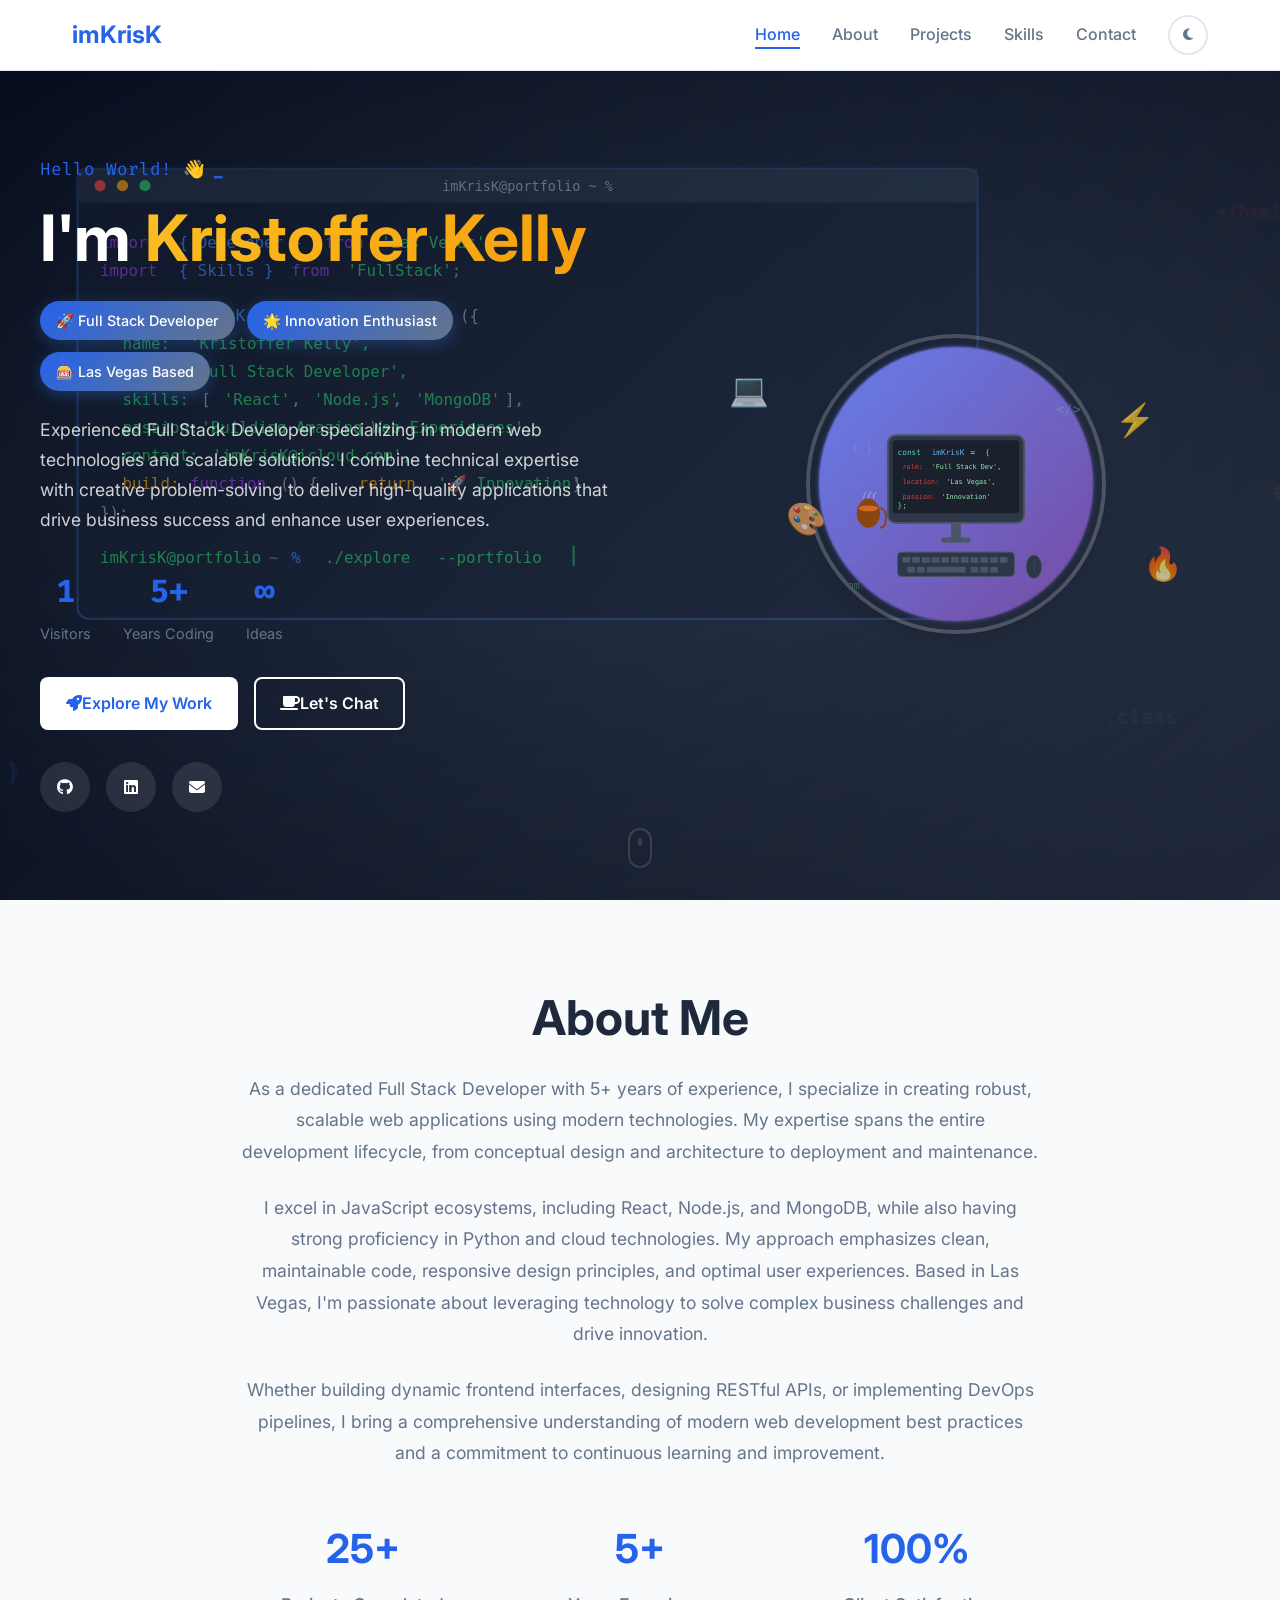
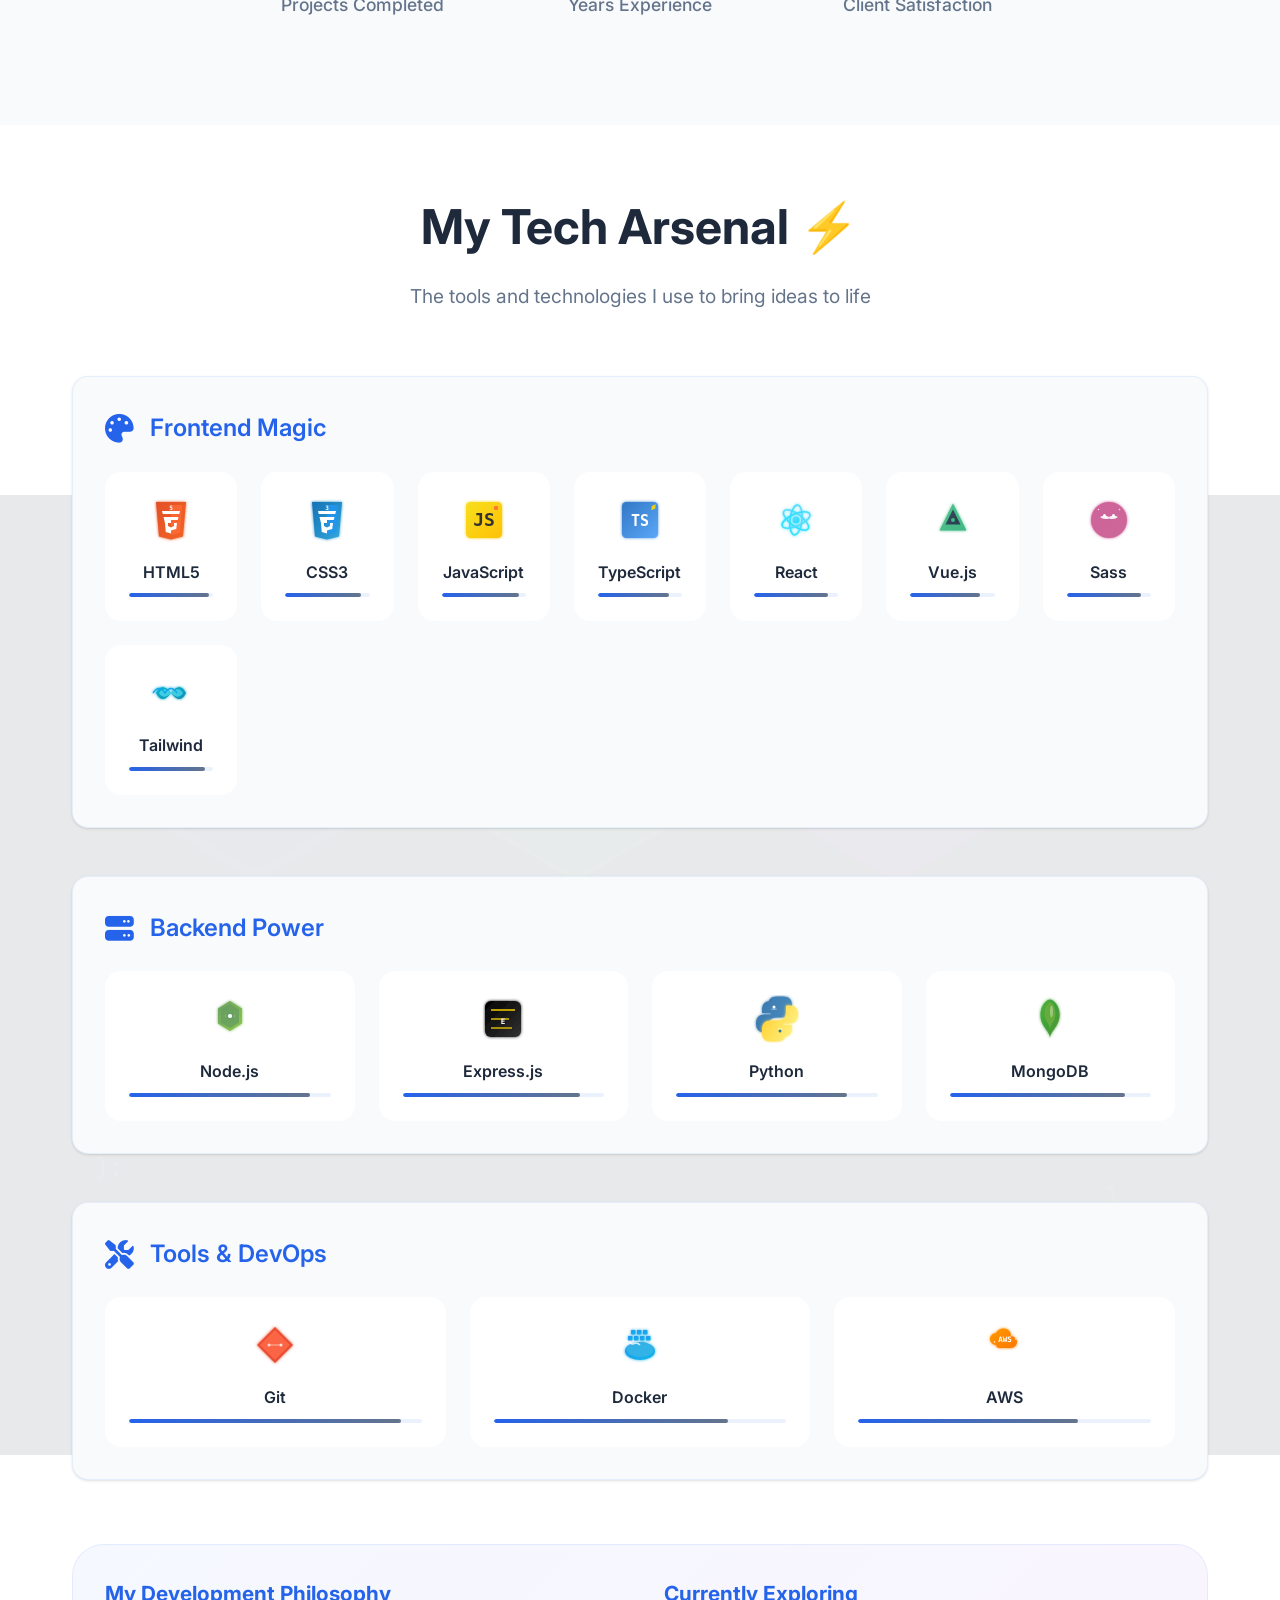
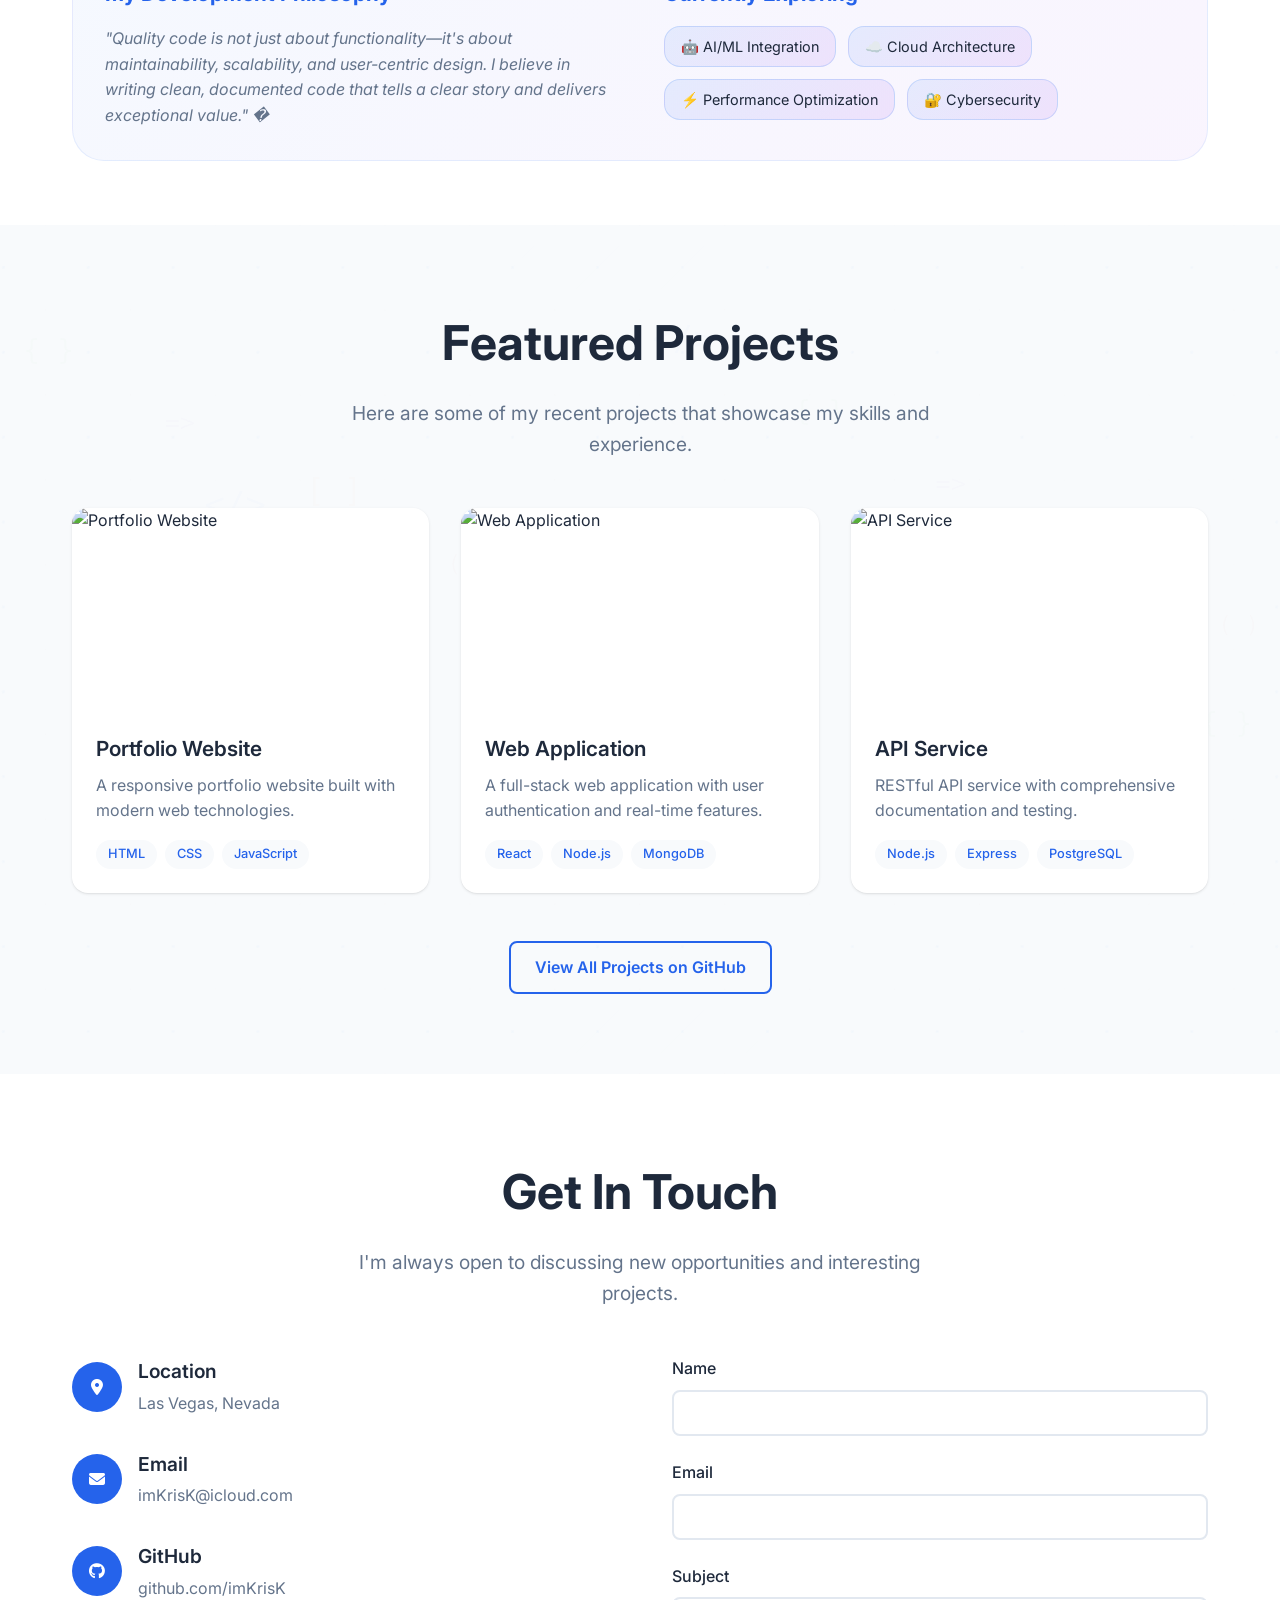
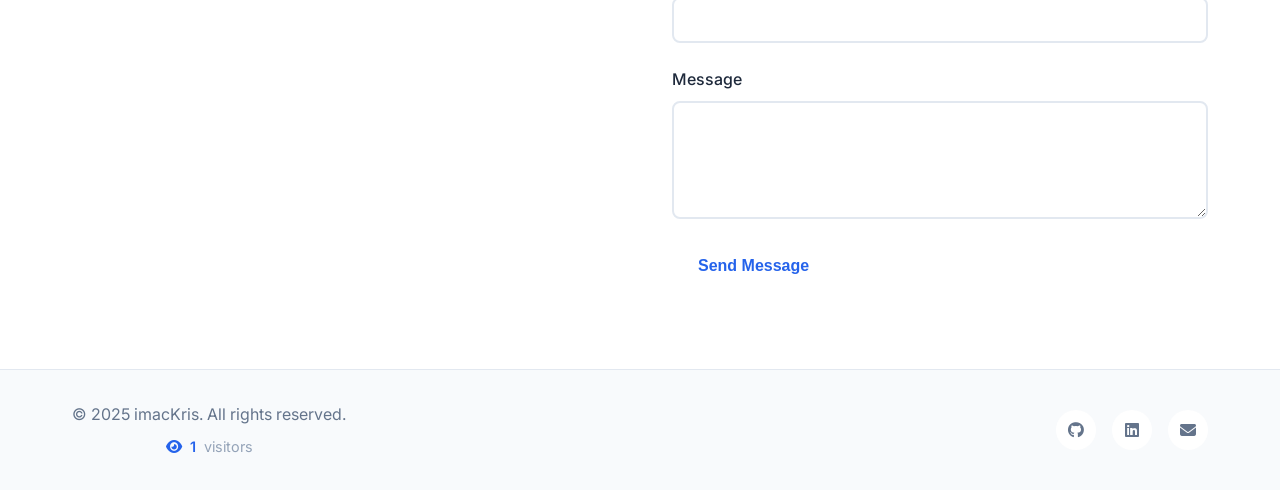
==== index.html @ c51ab638 "🔧 Professional portfolio alignment and Chrome browser fixes ✅ Content Improvements: - Enhanced About" ====
<!DOCTYPE html>
<html lang="en">
<head>
    <meta charset="UTF-8">
    <meta name="viewport" content="width=device-width, initial-scale=1.0">
    <title>imKrisK - Full Stack Developer</title>
    <meta name="description" content="Results-oriented developer with expertise in developing scalable web applications and designing user-centric interfaces.">
    <meta name="keywords" content="web developer, full stack, JavaScript, React, Node.js, portfolio">
    <meta name="author" content="imKrisK">
    
    <!-- Open Graph / Facebook -->
    <meta property="og:type" content="website">
    <meta property="og:url" content="https://imkrisk.github.io/">
    <meta property="og:title" content="imKrisK - Full Stack Developer">
    <meta property="og:description" content="Results-oriented developer with expertise in developing scalable web applications and designing user-centric interfaces.">
    
    <!-- Twitter -->
    <meta property="twitter:card" content="summary_large_image">
    <meta property="twitter:url" content="https://imkrisk.github.io/">
    <meta property="twitter:title" content="imKrisK - Full Stack Developer">
    <meta property="twitter:description" content="Results-oriented developer with expertise in developing scalable web applications and designing user-centric interfaces.">
    
    <!-- Favicon -->
    <link rel="icon" type="image/x-icon" href="/favicon.ico">
    <link rel="icon" type="image/svg+xml" href="/favicon.svg">
    <link rel="apple-touch-icon" href="/favicon.ico">
    
    <!-- Fonts -->
    <link rel="preconnect" href="https://fonts.googleapis.com">
    <link rel="preconnect" href="https://fonts.gstatic.com" crossorigin>
    <link href="https://fonts.googleapis.com/css2?family=Inter:wght@300;400;500;600;700&family=Fira+Code:wght@300;400;500&display=swap" rel="stylesheet">
    
    <!-- Font Awesome -->
    <link rel="stylesheet" href="https://cdnjs.cloudflare.com/ajax/libs/font-awesome/6.4.0/css/all.min.css">
    
    <!-- CSS -->
    <link rel="stylesheet" href="styles.css">
</head>
<body>
    <!-- Navigation -->
    <nav class="navbar" id="navbar">
        <div class="nav-container">
            <div class="nav-logo">
                <a href="#home">imKrisK</a>
            </div>
            <ul class="nav-menu" id="nav-menu">
                <li class="nav-item">
                    <a href="#home" class="nav-link">Home</a>
                </li>
                <li class="nav-item">
                    <a href="#about" class="nav-link">About</a>
                </li>
                <li class="nav-item">
                    <a href="#projects" class="nav-link">Projects</a>
                </li>
                <li class="nav-item">
                    <a href="#skills" class="nav-link">Skills</a>
                </li>
                <li class="nav-item">
                    <a href="#contact" class="nav-link">Contact</a>
                </li>
                <li class="nav-item">
                    <button class="theme-toggle" id="theme-toggle" aria-label="Toggle theme">
                        <i class="fas fa-moon"></i>
                    </button>
                </li>
            </ul>
            <div class="hamburger" id="hamburger">
                <span class="bar"></span>
                <span class="bar"></span>
                <span class="bar"></span>
            </div>
        </div>
    </nav>

    <!-- Hero Section -->
    <section id="home" class="hero">
        <div class="hero-container">
            <div class="hero-content">
                <div class="hero-greeting">
                    <span class="greeting-text">Hello World! 👋</span>
                    <div class="terminal-cursor">_</div>
                </div>
                <h1 class="hero-title">
                    I'm <span class="highlight">Kristoffer Kelly</span>
                </h1>
                <div class="hero-tags">
                    <span class="tag">🚀 Full Stack Developer</span>
                    <span class="tag">🌟 Innovation Enthusiast</span>
                    <span class="tag">🎰 Las Vegas Based</span>
                </div>
                <p class="hero-description">
                    Experienced Full Stack Developer specializing in modern web technologies and scalable solutions. 
                    I combine technical expertise with creative problem-solving to deliver high-quality applications 
                    that drive business success and enhance user experiences.
                </p>
                <div class="hero-stats">
                    <div class="stat-item">
                        <span class="stat-number" id="visitor-count-hero">--</span>
                        <span class="stat-label">Visitors</span>
                    </div>
                    <div class="stat-item">
                        <span class="stat-number">5+</span>
                        <span class="stat-label">Years Coding</span>
                    </div>
                    <div class="stat-item">
                        <span class="stat-number">∞</span>
                        <span class="stat-label">Ideas</span>
                    </div>
                </div>
                <div class="hero-buttons">
                    <a href="#projects" class="btn btn-primary">
                        <i class="fas fa-rocket"></i>
                        Explore My Work
                    </a>
                    <a href="#contact" class="btn btn-secondary">
                        <i class="fas fa-coffee"></i>
                        Let's Chat
                    </a>
                </div>
                <div class="hero-social">
                    <a href="https://github.com/imKrisK" target="_blank" aria-label="GitHub">
                        <i class="fab fa-github"></i>
                    </a>
                    <a href="https://linkedin.com/in/kristofferkelly" target="_blank" aria-label="LinkedIn">
                        <i class="fab fa-linkedin"></i>
                    </a>
                    <a href="mailto:imKrisK@icloud.com" aria-label="Email">
                        <i class="fas fa-envelope"></i>
                    </a>
                </div>
            </div>
            <div class="hero-image">
                <div class="hero-avatar">
                    <img src="./assets/developer-avatar.svg" alt="Developer Setup" class="avatar-image">
                </div>
                <div class="floating-elements">
                    <div class="floating-element" style="--delay: 0s; --duration: 8s;">💻</div>
                    <div class="floating-element" style="--delay: 2s; --duration: 10s;">⚡</div>
                    <div class="floating-element" style="--delay: 4s; --duration: 12s;">🎨</div>
                    <div class="floating-element" style="--delay: 6s; --duration: 9s;">🔥</div>
                </div>
            </div>
        </div>
        <div class="scroll-indicator">
            <div class="scroll-mouse">
                <div class="scroll-wheel"></div>
            </div>
        </div>
    </section>

    <!-- About Section -->
    <section id="about" class="about">
        <div class="container">
            <h2 class="section-title">About Me</h2>
            <div class="about-content">
                <div class="about-text">
                    <p>
                        As a dedicated Full Stack Developer with 5+ years of experience, I specialize in creating 
                        robust, scalable web applications using modern technologies. My expertise spans the entire 
                        development lifecycle, from conceptual design and architecture to deployment and maintenance.
                    </p>
                    <p>
                        I excel in JavaScript ecosystems, including React, Node.js, and MongoDB, while also having 
                        strong proficiency in Python and cloud technologies. My approach emphasizes clean, maintainable 
                        code, responsive design principles, and optimal user experiences. Based in Las Vegas, I'm 
                        passionate about leveraging technology to solve complex business challenges and drive innovation.
                    </p>
                    <p>
                        Whether building dynamic frontend interfaces, designing RESTful APIs, or implementing DevOps 
                        pipelines, I bring a comprehensive understanding of modern web development best practices 
                        and a commitment to continuous learning and improvement.
                    </p>
                    <div class="about-stats">
                        <div class="stat">
                            <h3>25+</h3>
                            <p>Projects Completed</p>
                        </div>
                        <div class="stat">
                            <h3>5+</h3>
                            <p>Years Experience</p>
                        </div>
                        <div class="stat">
                            <h3>100%</h3>
                            <p>Client Satisfaction</p>
                        </div>
                    </div>
                </div>
            </div>
        </div>
    </section>

    <!-- Skills Section -->
    <section id="skills" class="skills">
        <div class="container">
            <div class="skills-header">
                <h2 class="section-title">My Tech Arsenal ⚡</h2>
                <p class="section-subtitle">The tools and technologies I use to bring ideas to life</p>
            </div>
            
            <div class="skills-showcase">
                <!-- Frontend Skills -->
                <div class="skill-category frontend-skills">
                    <h3 class="category-title">
                        <i class="fas fa-palette"></i>
                        Frontend Magic
                    </h3>
                    <div class="skill-icons">
                        <div class="skill-icon" data-skill="HTML5">
                            <img src="./assets/icons/html5.svg" alt="HTML5">
                            <span class="skill-name">HTML5</span>
                            <div class="skill-level">
                                <div class="level-bar" style="--level: 95%"></div>
                            </div>
                        </div>
                        <div class="skill-icon" data-skill="CSS3">
                            <img src="./assets/icons/css3.svg" alt="CSS3">
                            <span class="skill-name">CSS3</span>
                            <div class="skill-level">
                                <div class="level-bar" style="--level: 90%"></div>
                            </div>
                        </div>
                        <div class="skill-icon" data-skill="JavaScript">
                            <img src="./assets/icons/javascript.svg" alt="JavaScript">
                            <span class="skill-name">JavaScript</span>
                            <div class="skill-level">
                                <div class="level-bar" style="--level: 92%"></div>
                            </div>
                        </div>
                        <div class="skill-icon" data-skill="TypeScript">
                            <img src="./assets/icons/typescript.svg" alt="TypeScript">
                            <span class="skill-name">TypeScript</span>
                            <div class="skill-level">
                                <div class="level-bar" style="--level: 85%"></div>
                            </div>
                        </div>
                        <div class="skill-icon" data-skill="React">
                            <img src="./assets/icons/react.svg" alt="React">
                            <span class="skill-name">React</span>
                            <div class="skill-level">
                                <div class="level-bar" style="--level: 88%"></div>
                            </div>
                        </div>
                        <div class="skill-icon" data-skill="Vue.js">
                            <img src="./assets/icons/vuejs.svg" alt="Vue.js">
                            <span class="skill-name">Vue.js</span>
                            <div class="skill-level">
                                <div class="level-bar" style="--level: 82%"></div>
                            </div>
                        </div>
                        <div class="skill-icon" data-skill="Sass">
                            <img src="./assets/icons/sass.svg" alt="Sass">
                            <span class="skill-name">Sass</span>
                            <div class="skill-level">
                                <div class="level-bar" style="--level: 88%"></div>
                            </div>
                        </div>
                        <div class="skill-icon" data-skill="Tailwind CSS">
                            <img src="./assets/icons/tailwind.svg" alt="Tailwind CSS">
                            <span class="skill-name">Tailwind</span>
                            <div class="skill-level">
                                <div class="level-bar" style="--level: 90%"></div>
                            </div>
                        </div>
                    </div>
                </div>

                <!-- Backend Skills -->
                <div class="skill-category backend-skills">
                    <h3 class="category-title">
                        <i class="fas fa-server"></i>
                        Backend Power
                    </h3>
                    <div class="skill-icons">
                        <div class="skill-icon" data-skill="Node.js">
                            <img src="./assets/icons/nodejs.svg" alt="Node.js">
                            <span class="skill-name">Node.js</span>
                            <div class="skill-level">
                                <div class="level-bar" style="--level: 90%"></div>
                            </div>
                        </div>
                        <div class="skill-icon" data-skill="Express.js">
                            <img src="./assets/icons/express.svg" alt="Express.js">
                            <span class="skill-name">Express.js</span>
                            <div class="skill-level">
                                <div class="level-bar" style="--level: 88%"></div>
                            </div>
                        </div>
                        <div class="skill-icon" data-skill="Python">
                            <img src="./assets/icons/python.svg" alt="Python">
                            <span class="skill-name">Python</span>
                            <div class="skill-level">
                                <div class="level-bar" style="--level: 85%"></div>
                            </div>
                        </div>
                        <div class="skill-icon" data-skill="MongoDB">
                            <img src="./assets/icons/mongodb.svg" alt="MongoDB">
                            <span class="skill-name">MongoDB</span>
                            <div class="skill-level">
                                <div class="level-bar" style="--level: 87%"></div>
                            </div>
                        </div>
                    </div>
                </div>

                <!-- Tools & DevOps -->
                <div class="skill-category tools-skills">
                    <h3 class="category-title">
                        <i class="fas fa-tools"></i>
                        Tools & DevOps
                    </h3>
                    <div class="skill-icons">
                        <div class="skill-icon" data-skill="Git">
                            <img src="./assets/icons/git.svg" alt="Git">
                            <span class="skill-name">Git</span>
                            <div class="skill-level">
                                <div class="level-bar" style="--level: 93%"></div>
                            </div>
                        </div>
                        <div class="skill-icon" data-skill="Docker">
                            <img src="./assets/icons/docker.svg" alt="Docker">
                            <span class="skill-name">Docker</span>
                            <div class="skill-level">
                                <div class="level-bar" style="--level: 80%"></div>
                            </div>
                        </div>
                        <div class="skill-icon" data-skill="AWS">
                            <img src="./assets/icons/aws.svg" alt="AWS">
                            <span class="skill-name">AWS</span>
                            <div class="skill-level">
                                <div class="level-bar" style="--level: 75%"></div>
                            </div>
                        </div>
                    </div>
                </div>
            </div>

            <!-- Skills Philosophy -->
            <div class="skills-philosophy">
                <div class="philosophy-content">
                    <h4>My Development Philosophy</h4>
                    <p>"Quality code is not just about functionality—it's about maintainability, scalability, and user-centric design. I believe in writing clean, documented code that tells a clear story and delivers exceptional value." �</p>
                </div>
                <div class="currently-learning">
                    <h4>Currently Exploring</h4>
                    <div class="learning-tags">
                        <span class="learning-tag">🤖 AI/ML Integration</span>
                        <span class="learning-tag">☁️ Cloud Architecture</span>
                        <span class="learning-tag">⚡ Performance Optimization</span>
                        <span class="learning-tag">🔐 Cybersecurity</span>
                    </div>
                </div>
            </div>
        </div>
    </section>

    <!-- Projects Section -->
    <section id="projects" class="projects">
        <div class="container">
            <h2 class="section-title">Featured Projects</h2>
            <p class="section-subtitle">Here are some of my recent projects that showcase my skills and experience.</p>
            <div class="projects-grid" id="projects-grid">
                <!-- Projects will be loaded dynamically -->
                <div class="project-card">
                    <div class="project-image">
                        <div class="project-placeholder">
                            <i class="fas fa-code"></i>
                            <span>Featured Project</span>
                        </div>
                        <div class="project-overlay">
                            <a href="https://github.com/imKrisK" class="project-link" target="_blank">
                                <i class="fas fa-external-link-alt"></i>
                            </a>
                            <a href="https://github.com/imKrisK" class="project-github" target="_blank">
                                <i class="fab fa-github"></i>
                            </a>
                        </div>
                    </div>
                    <div class="project-content">
                        <h3>Portfolio Showcase</h3>
                        <p>A comprehensive collection of projects demonstrating full-stack development capabilities, modern design principles, and innovative solutions.</p>
                        <div class="project-tech">
                            <span class="tech-tag">JavaScript</span>
                            <span class="tech-tag">React</span>
                            <span class="tech-tag">Node.js</span>
                            <span class="tech-tag">MongoDB</span>
                        </div>
                    </div>
                </div>
            </div>
            <div class="projects-cta">
                <a href="https://github.com/imKrisK" target="_blank" class="btn btn-outline">
                    View All Projects on GitHub
                </a>
            </div>
        </div>
    </section>

    <!-- Contact Section -->
    <section id="contact" class="contact">
        <div class="container">
            <h2 class="section-title">Get In Touch</h2>
            <p class="section-subtitle">
                I'm always open to discussing new opportunities and interesting projects.
            </p>
            <div class="contact-content">
                <div class="contact-info">
                    <div class="contact-item">
                        <div class="contact-icon">
                            <i class="fas fa-map-marker-alt"></i>
                        </div>
                        <div class="contact-details">
                            <h3>Location</h3>
                            <p>Las Vegas, Nevada</p>
                        </div>
                    </div>
                    <div class="contact-item">
                        <div class="contact-icon">
                            <i class="fas fa-envelope"></i>
                        </div>
                        <div class="contact-details">
                            <h3>Email</h3>
                            <p><a href="mailto:imKrisK@icloud.com">imKrisK@icloud.com</a></p>
                        </div>
                    </div>
                    <div class="contact-item">
                        <div class="contact-icon">
                            <i class="fab fa-github"></i>
                        </div>
                        <div class="contact-details">
                            <h3>GitHub</h3>
                            <p><a href="https://github.com/imKrisK" target="_blank">github.com/imKrisK</a></p>
                        </div>
                    </div>
                </div>
                <form class="contact-form" id="contact-form">
                    <div class="form-group">
                        <label for="name">Name</label>
                        <input type="text" id="name" name="name" required>
                    </div>
                    <div class="form-group">
                        <label for="email">Email</label>
                        <input type="email" id="email" name="email" required>
                    </div>
                    <div class="form-group">
                        <label for="subject">Subject</label>
                        <input type="text" id="subject" name="subject" required>
                    </div>
                    <div class="form-group">
                        <label for="message">Message</label>
                        <textarea id="message" name="message" rows="5" required></textarea>
                    </div>
                    <button type="submit" class="btn btn-primary">Send Message</button>
                </form>
            </div>
        </div>
    </section>

    <!-- Footer -->
    <footer class="footer">
        <div class="container">
            <div class="footer-content">
                <div class="footer-text">
                    <p>&copy; 2025 imacKris. All rights reserved.</p>
                    <div class="visitor-counter">
                        <p>
                            <i class="fas fa-eye"></i>
                            <span id="visitor-count">Loading...</span> visitors
                        </p>
                    </div>
                </div>
                <div class="footer-social">
                    <a href="https://github.com/imKrisK" target="_blank" aria-label="GitHub">
                        <i class="fab fa-github"></i>
                    </a>
                    <a href="https://linkedin.com/in/kristofferkelly" target="_blank" aria-label="LinkedIn">
                        <i class="fab fa-linkedin"></i>
                    </a>
                    <a href="mailto:imKrisK@icloud.com" aria-label="Email">
                        <i class="fas fa-envelope"></i>
                    </a>
                </div>
            </div>
        </div>
    </footer>

    <!-- JavaScript -->
    <script src="script.js"></script>
</body>
</html>
---- styles.css ----
/* Reset and Base Styles */
* {
    margin: 0;
    padding: 0;
    box-sizing: border-box;
}

:root {
    /* Light Theme */
    --primary-color: #2563eb;
    --primary-hover: #1d4ed8;
    --secondary-color: #64748b;
    --accent-color: #f59e0b;
    --background-color: #ffffff;
    --surface-color: #f8fafc;
    --text-primary: #1e293b;
    --text-secondary: #64748b;
    --text-muted: #94a3b8;
    --border-color: #e2e8f0;
    --shadow-light: 0 1px 3px 0 rgb(0 0 0 / 0.1), 0 1px 2px -1px rgb(0 0 0 / 0.1);
    --shadow-medium: 0 4px 6px -1px rgb(0 0 0 / 0.1), 0 2px 4px -2px rgb(0 0 0 / 0.1);
    --shadow-large: 0 10px 15px -3px rgb(0 0 0 / 0.1), 0 4px 6px -4px rgb(0 0 0 / 0.1);
    --gradient-primary: linear-gradient(135deg, #667eea 0%, #764ba2 100%);
    --gradient-secondary: linear-gradient(135deg, #f093fb 0%, #f5576c 100%);
    --transition-fast: 0.15s ease;
    --transition-medium: 0.3s ease;
    --transition-slow: 0.5s ease;
}

[data-theme="dark"] {
    /* Dark Theme */
    --primary-color: #3b82f6;
    --primary-hover: #2563eb;
    --secondary-color: #94a3b8;
    --accent-color: #fbbf24;
    --background-color: #0f172a;
    --surface-color: #1e293b;
    --text-primary: #f1f5f9;
    --text-secondary: #cbd5e1;
    --text-muted: #64748b;
    --border-color: #334155;
    --shadow-light: 0 1px 3px 0 rgb(0 0 0 / 0.3), 0 1px 2px -1px rgb(0 0 0 / 0.3);
    --shadow-medium: 0 4px 6px -1px rgb(0 0 0 / 0.3), 0 2px 4px -2px rgb(0 0 0 / 0.3);
    --shadow-large: 0 10px 15px -3px rgb(0 0 0 / 0.3), 0 4px 6px -4px rgb(0 0 0 / 0.3);
}

/* Dark theme background adjustments */
[data-theme="dark"] body {
    background-image: 
        radial-gradient(circle at 25% 25%, rgba(59, 130, 246, 0.15) 0%, transparent 50%),
        radial-gradient(circle at 75% 75%, rgba(34, 197, 94, 0.12) 0%, transparent 50%),
        linear-gradient(135deg, transparent 0%, rgba(147, 51, 234, 0.08) 100%);
}

[data-theme="dark"] body::before {
    background: url('data:image/svg+xml,<svg xmlns="http://www.w3.org/2000/svg" viewBox="0 0 60 60"><defs><pattern id="tech-grid-dark" x="0" y="0" width="60" height="60" patternUnits="userSpaceOnUse"><path d="M0 0h60v60H0z" fill="none"/><path d="M30 0v60M0 30h60" stroke="rgba(59,130,246,0.08)" stroke-width="1"/><circle cx="30" cy="30" r="1" fill="rgba(34,197,94,0.1)"/></pattern></defs><rect width="100%" height="100%" fill="url(%23tech-grid-dark)"/></svg>');
    opacity: 0.6;
}

html {
    scroll-behavior: smooth;
}

body {
    font-family: 'Inter', -apple-system, BlinkMacSystemFont, 'Segoe UI', Roboto, sans-serif;
    line-height: 1.6;
    color: var(--text-primary);
    background-color: var(--background-color);
    background-image: 
        radial-gradient(circle at 25% 25%, rgba(59, 130, 246, 0.1) 0%, transparent 50%),
        radial-gradient(circle at 75% 75%, rgba(34, 197, 94, 0.08) 0%, transparent 50%),
        linear-gradient(135deg, transparent 0%, rgba(147, 51, 234, 0.05) 100%);
    background-attachment: fixed;
    transition: background-color var(--transition-medium), color var(--transition-medium);
    position: relative;
}

/* Subtle tech pattern overlay for entire site */
body::before {
    content: '';
    position: fixed;
    top: 0;
    left: 0;
    right: 0;
    bottom: 0;
    background: url('data:image/svg+xml,<svg xmlns="http://www.w3.org/2000/svg" viewBox="0 0 60 60"><defs><pattern id="tech-grid" x="0" y="0" width="60" height="60" patternUnits="userSpaceOnUse"><path d="M0 0h60v60H0z" fill="none"/><path d="M30 0v60M0 30h60" stroke="rgba(59,130,246,0.03)" stroke-width="1"/><circle cx="30" cy="30" r="1" fill="rgba(34,197,94,0.05)"/></pattern></defs><rect width="100%" height="100%" fill="url(%23tech-grid)"/></svg>');
    pointer-events: none;
    z-index: -1;
    opacity: 0.4;
}

.container {
    max-width: 1200px;
    margin: 0 auto;
    padding: 0 2rem;
}

/* Navigation */
.navbar {
    position: fixed;
    top: 0;
    width: 100%;
    background-color: var(--background-color);
    backdrop-filter: blur(10px);
    border-bottom: 1px solid var(--border-color);
    z-index: 1000;
    transition: all var(--transition-medium);
}

.navbar.scrolled {
    box-shadow: var(--shadow-medium);
}

.nav-container {
    max-width: 1200px;
    margin: 0 auto;
    padding: 0 2rem;
    display: flex;
    justify-content: space-between;
    align-items: center;
    height: 70px;
}

.nav-logo a {
    font-size: 1.5rem;
    font-weight: 700;
    color: var(--primary-color);
    text-decoration: none;
    transition: color var(--transition-fast);
}

.nav-logo a:hover {
    color: var(--primary-hover);
}

.nav-menu {
    display: flex;
    list-style: none;
    align-items: center;
    gap: 2rem;
}

.nav-link {
    color: var(--text-secondary);
    text-decoration: none;
    font-weight: 500;
    transition: color var(--transition-fast);
    position: relative;
}

.nav-link:hover,
.nav-link.active {
    color: var(--primary-color);
}

.nav-link::after {
    content: '';
    position: absolute;
    bottom: -5px;
    left: 0;
    width: 0;
    height: 2px;
    background-color: var(--primary-color);
    transition: width var(--transition-fast);
}

.nav-link:hover::after,
.nav-link.active::after {
    width: 100%;
}

.theme-toggle {
    background: none;
    border: 2px solid var(--border-color);
    border-radius: 50%;
    width: 40px;
    height: 40px;
    display: flex;
    align-items: center;
    justify-content: center;
    color: var(--text-secondary);
    cursor: pointer;
    transition: all var(--transition-fast);
}

.theme-toggle:hover {
    border-color: var(--primary-color);
    color: var(--primary-color);
    transform: scale(1.1);
}

.hamburger {
    display: none;
    flex-direction: column;
    cursor: pointer;
}

.bar {
    width: 25px;
    height: 3px;
    background-color: var(--text-primary);
    margin: 3px 0;
    transition: var(--transition-fast);
}

/* Hero Section */
.hero {
    min-height: 100vh;
    display: flex;
    align-items: center;
    justify-content: center;
    padding: 100px 2rem 2rem;
    background: linear-gradient(135deg, #0f172a 0%, #1e293b 25%, #334155 50%, #475569 75%, #64748b 100%);
    position: relative;
    overflow: hidden;
}

/* Custom Hero Code Matrix Background */
.hero::before {
    content: '';
    position: absolute;
    top: 0;
    left: 0;
    right: 0;
    bottom: 0;
    background-image: url('./assets/hero-code-matrix.svg');
    background-size: cover;
    background-position: center;
    background-repeat: no-repeat;
    opacity: 0.7;
    z-index: 1;
}

/* Floating Tech Icons */
.hero::after {
    content: '';
    position: absolute;
    top: 0;
    left: 0;
    right: 0;
    bottom: 0;
    background: url('data:image/svg+xml,<svg xmlns="http://www.w3.org/2000/svg" viewBox="0 0 400 400"><g fill="rgba(59,130,246,0.1)"><circle cx="50" cy="50" r="2"><animate attributeName="r" values="2;4;2" dur="3s" repeatCount="indefinite"/></circle><circle cx="350" cy="100" r="3"><animate attributeName="r" values="3;5;3" dur="4s" repeatCount="indefinite"/></circle><circle cx="100" cy="300" r="2.5"><animate attributeName="r" values="2.5;4.5;2.5" dur="3.5s" repeatCount="indefinite"/></circle><circle cx="300" cy="250" r="2"><animate attributeName="r" values="2;4;2" dur="2.8s" repeatCount="indefinite"/></circle><circle cx="150" cy="150" r="1.5"><animate attributeName="r" values="1.5;3;1.5" dur="4.2s" repeatCount="indefinite"/></circle></g><g fill="rgba(34,197,94,0.08)"><rect x="75" y="75" width="4" height="4" transform="rotate(45 77 77)"><animateTransform attributeName="transform" type="rotate" values="0 77 77;360 77 77" dur="8s" repeatCount="indefinite"/></rect><rect x="275" y="175" width="5" height="5" transform="rotate(45 277.5 177.5)"><animateTransform attributeName="transform" type="rotate" values="0 277.5 177.5;360 277.5 177.5" dur="10s" repeatCount="indefinite"/></rect><rect x="175" y="275" width="3" height="3" transform="rotate(45 176.5 276.5)"><animateTransform attributeName="transform" type="rotate" values="0 176.5 276.5;360 176.5 276.5" dur="6s" repeatCount="indefinite"/></rect></g></svg>');
    opacity: 0.3;
    animation: drift 25s linear infinite;
}

@keyframes float {
    0%, 100% { transform: translateY(0px) translateX(0px); }
    25% { transform: translateY(-20px) translateX(10px); }
    50% { transform: translateY(-10px) translateX(-15px); }
    75% { transform: translateY(-25px) translateX(5px); }
}

@keyframes drift {
    0% { transform: translateX(-50px) translateY(-50px); }
    100% { transform: translateX(50px) translateY(50px); }
}

.hero-container {
    max-width: 1200px;
    margin: 0 auto;
    display: grid;
    grid-template-columns: 1fr 1fr;
    gap: 4rem;
    align-items: center;
    position: relative;
    z-index: 10;
}

/* Hero Greeting */
.hero-greeting {
    display: flex;
    align-items: center;
    gap: 0.5rem;
    margin-bottom: 1rem;
    font-family: 'Fira Code', monospace;
    font-size: 1.1rem;
    color: var(--primary-color);
}

.terminal-cursor {
    animation: blink 1s infinite;
    font-weight: bold;
}

@keyframes blink {
    0%, 50% { opacity: 1; }
    51%, 100% { opacity: 0; }
}

/* Hero Tags */
.hero-tags {
    display: flex;
    flex-wrap: wrap;
    gap: 0.75rem;
    margin: 1.5rem 0;
}

.tag {
    background: linear-gradient(135deg, var(--primary-color), var(--secondary-color));
    color: white;
    padding: 0.5rem 1rem;
    border-radius: 2rem;
    font-size: 0.9rem;
    font-weight: 500;
    box-shadow: 0 4px 15px rgba(59, 130, 246, 0.3);
    transition: transform var(--transition-fast);
}

.tag:hover {
    transform: translateY(-2px);
}

/* Hero Stats */
.hero-stats {
    display: flex;
    gap: 2rem;
    margin: 2rem 0;
}

.stat-item {
    text-align: center;
}

.stat-number {
    display: block;
    font-size: 2rem;
    font-weight: 700;
    color: var(--primary-color);
    font-family: 'Fira Code', monospace;
}

.stat-label {
    display: block;
    font-size: 0.9rem;
    color: var(--text-secondary);
    margin-top: 0.25rem;
}

/* Floating Elements */
.floating-elements {
    position: absolute;
    top: 0;
    left: 0;
    right: 0;
    bottom: 0;
    pointer-events: none;
}

.floating-element {
    position: absolute;
    font-size: 2rem;
    animation: float var(--duration, 8s) infinite ease-in-out;
    animation-delay: var(--delay, 0s);
    opacity: 0.7;
}

.floating-element:nth-child(1) { top: 10%; left: 10%; }
.floating-element:nth-child(2) { top: 20%; right: 15%; }
.floating-element:nth-child(3) { bottom: 30%; left: 20%; }
.floating-element:nth-child(4) { bottom: 15%; right: 10%; }

@keyframes float {
    0%, 100% { transform: translateY(0px) rotate(0deg); }
    25% { transform: translateY(-20px) rotate(5deg); }
    50% { transform: translateY(-10px) rotate(-5deg); }
    75% { transform: translateY(-15px) rotate(3deg); }
}

/* Avatar Image Styling */
.avatar-image {
    width: 100%;
    height: auto;
    border-radius: 50%;
    box-shadow: 0 20px 40px rgba(0, 0, 0, 0.3);
    transition: transform var(--transition-medium);
}

.avatar-image:hover {
    transform: scale(1.05) rotate(2deg);
}

.hero-content {
    color: white;
}

.hero-title {
    font-size: clamp(2.5rem, 5vw, 4rem);
    font-weight: 700;
    line-height: 1.2;
    margin-bottom: 1rem;
}

.highlight {
    background: linear-gradient(135deg, #fbbf24, #f59e0b);
    -webkit-background-clip: text;
    -webkit-text-fill-color: transparent;
    background-clip: text;
}

.hero-subtitle {
    font-size: 1.5rem;
    font-weight: 500;
    margin-bottom: 1rem;
    color: rgba(255, 255, 255, 0.9);
}

.hero-description {
    font-size: 1.1rem;
    line-height: 1.7;
    margin-bottom: 2rem;
    color: rgba(255, 255, 255, 0.8);
}

.hero-buttons {
    display: flex;
    gap: 1rem;
    margin-bottom: 2rem;
    flex-wrap: wrap;
}

.btn {
    display: inline-flex;
    align-items: center;
    padding: 0.75rem 1.5rem;
    border-radius: 0.5rem;
    text-decoration: none;
    font-weight: 600;
    transition: all var(--transition-fast);
    border: 2px solid transparent;
    cursor: pointer;
    font-size: 1rem;
}

.btn-primary {
    background-color: white;
    color: var(--primary-color);
}

.btn-primary:hover {
    background-color: rgba(255, 255, 255, 0.9);
    transform: translateY(-2px);
    box-shadow: var(--shadow-large);
}

.btn-secondary {
    background-color: transparent;
    color: white;
    border-color: white;
}

.btn-secondary:hover {
    background-color: white;
    color: var(--primary-color);
    transform: translateY(-2px);
}

.btn-outline {
    background-color: transparent;
    color: var(--primary-color);
    border-color: var(--primary-color);
}

.btn-outline:hover {
    background-color: var(--primary-color);
    color: white;
    transform: translateY(-2px);
}

.hero-social {
    display: flex;
    gap: 1rem;
}

.hero-social a {
    display: flex;
    align-items: center;
    justify-content: center;
    width: 50px;
    height: 50px;
    background-color: rgba(255, 255, 255, 0.1);
    border-radius: 50%;
    color: white;
    text-decoration: none;
    transition: all var(--transition-fast);
    backdrop-filter: blur(10px);
}

.hero-social a:hover {
    background-color: white;
    color: var(--primary-color);
    transform: translateY(-3px);
}

.hero-image {
    display: flex;
    justify-content: center;
    align-items: center;
}

.hero-avatar {
    position: relative;
    width: 300px;
    height: 300px;
    border-radius: 50%;
    overflow: hidden;
    box-shadow: var(--shadow-large);
    border: 4px solid rgba(255, 255, 255, 0.2);
}

.hero-avatar img {
    width: 100%;
    height: 100%;
    object-fit: cover;
}

.scroll-indicator {
    position: absolute;
    bottom: 2rem;
    left: 50%;
    transform: translateX(-50%);
    color: white;
}

.scroll-mouse {
    width: 24px;
    height: 40px;
    border: 2px solid rgba(255, 255, 255, 0.5);
    border-radius: 12px;
    position: relative;
}

.scroll-wheel {
    width: 4px;
    height: 8px;
    background-color: rgba(255, 255, 255, 0.5);
    border-radius: 2px;
    position: absolute;
    top: 8px;
    left: 50%;
    transform: translateX(-50%);
    animation: scroll 2s infinite;
}

@keyframes scroll {
    0%, 20% {
        transform: translateX(-50%) translateY(0);
        opacity: 1;
    }
    100% {
        transform: translateX(-50%) translateY(16px);
        opacity: 0;
    }
}

/* Section Styles */
section {
    padding: 5rem 0;
}

.section-title {
    font-size: clamp(2rem, 4vw, 3rem);
    font-weight: 700;
    text-align: center;
    margin-bottom: 1rem;
    color: var(--text-primary);
}

.section-subtitle {
    font-size: 1.2rem;
    text-align: center;
    color: var(--text-secondary);
    margin-bottom: 3rem;
    max-width: 600px;
    margin-left: auto;
    margin-right: auto;
}

/* About Section */
.about {
    background-color: var(--surface-color);
}

.about-content {
    max-width: 800px;
    margin: 0 auto;
    text-align: center;
}

.about-text p {
    font-size: 1.1rem;
    line-height: 1.8;
    margin-bottom: 1.5rem;
    color: var(--text-secondary);
}

.about-stats {
    display: grid;
    grid-template-columns: repeat(auto-fit, minmax(150px, 1fr));
    gap: 2rem;
    margin-top: 3rem;
}

.stat {
    text-align: center;
}

.stat h3 {
    font-size: 2.5rem;
    font-weight: 700;
    color: var(--primary-color);
    margin-bottom: 0.5rem;
}

.stat p {
    color: var(--text-secondary);
    font-weight: 500;
}

/* Skills Section */
.skills {
    position: relative;
    overflow: hidden;
    padding: 4rem 0;
}

.skills::before {
    content: '';
    position: absolute;
    top: 0;
    left: 0;
    right: 0;
    bottom: 0;
    background-image: url('./assets/skills-visualization.svg');
    background-size: contain;
    background-position: center right;
    background-repeat: no-repeat;
    opacity: 0.1;
    z-index: 1;
}

.skills .container {
    position: relative;
    z-index: 10;
}

.skills-header {
    text-align: center;
    margin-bottom: 4rem;
}

.skills-header .section-title {
    font-size: clamp(2rem, 4vw, 3rem);
    margin-bottom: 1rem;
}

/* Skills Showcase */
.skills-showcase {
    display: grid;
    gap: 3rem;
    margin-bottom: 4rem;
}

.skill-category {
    background: var(--surface-color);
    border-radius: 2rem;
    padding: 2.5rem;
    box-shadow: 0 10px 30px rgba(0, 0, 0, 0.1);
    transition: transform var(--transition-medium);
    border: 1px solid rgba(59, 130, 246, 0.1);
}

.skill-category:hover {
    transform: translateY(-5px);
    box-shadow: 0 20px 40px rgba(0, 0, 0, 0.15);
}

.category-title {
    display: flex;
    align-items: center;
    gap: 1rem;
    font-size: 1.5rem;
    font-weight: 700;
    margin-bottom: 2rem;
    color: var(--text-primary);
}

.category-title i {
    color: var(--primary-color);
    font-size: 1.8rem;
}

/* Skill Icons */
.skill-icons {
    display: grid;
    grid-template-columns: repeat(auto-fit, minmax(120px, 1fr));
    gap: 1.5rem;
}

.skill-icon {
    display: flex;
    flex-direction: column;
    align-items: center;
    padding: 1.5rem;
    background: var(--background-color);
    border-radius: 1rem;
    transition: all var(--transition-medium);
    cursor: pointer;
    position: relative;
    overflow: hidden;
}

.skill-icon::before {
    content: '';
    position: absolute;
    top: 0;
    left: -100%;
    width: 100%;
    height: 100%;
    background: linear-gradient(90deg, transparent, rgba(59, 130, 246, 0.1), transparent);
    transition: left 0.5s;
}

.skill-icon:hover::before {
    left: 100%;
}

.skill-icon:hover {
    transform: translateY(-5px);
    box-shadow: 0 15px 30px rgba(59, 130, 246, 0.2);
}

.skill-icon img {
    width: 48px;
    height: 48px;
    margin-bottom: 1rem;
    transition: transform var(--transition-medium);
}

.skill-icon:hover img {
    transform: scale(1.1);
}

.skill-name {
    font-weight: 600;
    color: var(--text-primary);
    margin-bottom: 0.5rem;
    text-align: center;
}

/* Skill Level Bar */
.skill-level {
    width: 100%;
    height: 4px;
    background: rgba(59, 130, 246, 0.1);
    border-radius: 2px;
    overflow: hidden;
}

.level-bar {
    height: 100%;
    background: linear-gradient(90deg, var(--primary-color), var(--secondary-color));
    width: var(--level, 0%);
    border-radius: 2px;
    transition: width 1s ease-out;
}

/* Skills Philosophy */
.skills-philosophy {
    display: grid;
    grid-template-columns: 1fr 1fr;
    gap: 3rem;
    margin-top: 3rem;
    padding: 2rem;
    background: linear-gradient(135deg, rgba(59, 130, 246, 0.05), rgba(147, 51, 234, 0.05));
    border-radius: 2rem;
    border: 1px solid rgba(59, 130, 246, 0.1);
}

.philosophy-content h4,
.currently-learning h4 {
    color: var(--primary-color);
    font-size: 1.3rem;
    font-weight: 700;
    margin-bottom: 1rem;
}

.philosophy-content p {
    color: var(--text-secondary);
    line-height: 1.6;
    font-style: italic;
}

.learning-tags {
    display: flex;
    flex-wrap: wrap;
    gap: 0.75rem;
}

.learning-tag {
    background: linear-gradient(135deg, rgba(59, 130, 246, 0.1), rgba(147, 51, 234, 0.1));
    color: var(--text-primary);
    padding: 0.5rem 1rem;
    border-radius: 1rem;
    font-size: 0.9rem;
    border: 1px solid rgba(59, 130, 246, 0.2);
    transition: all var(--transition-fast);
}

.learning-tag:hover {
    transform: translateY(-2px);
    box-shadow: 0 5px 15px rgba(59, 130, 246, 0.2);
}

.skill-category {
    background-color: var(--surface-color);
    padding: 2rem;
    border-radius: 1rem;
    box-shadow: var(--shadow-light);
    transition: transform var(--transition-medium);
}

.skill-category:hover {
    transform: translateY(-5px);
}

.skill-category h3 {
    font-size: 1.5rem;
    font-weight: 600;
    color: var(--primary-color);
    margin-bottom: 1.5rem;
    text-align: center;
}

.skill-items {
    display: flex;
    flex-wrap: wrap;
    gap: 0.75rem;
}

.skill-item {
    background-color: var(--background-color);
    color: var(--text-primary);
    padding: 0.5rem 1rem;
    border-radius: 2rem;
    font-size: 0.9rem;
    font-weight: 500;
    border: 1px solid var(--border-color);
    transition: all var(--transition-fast);
}

.skill-item:hover {
    background-color: var(--primary-color);
    color: white;
    transform: translateY(-2px);
}

/* Projects Section */
.projects {
    background-color: var(--surface-color);
    position: relative;
    overflow: hidden;
}

.projects::before {
    content: '';
    position: absolute;
    top: 0;
    left: 0;
    right: 0;
    bottom: 0;
    background-image: url('./assets/projects-tech-pattern.svg');
    background-size: cover;
    background-position: center;
    background-repeat: no-repeat;
    opacity: 0.8;
    z-index: 1;
}

.projects .container {
    position: relative;
    z-index: 10;
}

.projects-grid {
    display: grid;
    grid-template-columns: repeat(auto-fit, minmax(350px, 1fr));
    gap: 2rem;
    margin-bottom: 3rem;
}

.project-card {
    background-color: var(--background-color);
    border-radius: 1rem;
    overflow: hidden;
    box-shadow: var(--shadow-light);
    transition: all var(--transition-medium);
}

.project-card:hover {
    transform: translateY(-10px);
    box-shadow: var(--shadow-large);
}

.project-image {
    position: relative;
    height: 200px;
    overflow: hidden;
}

.project-image img {
    width: 100%;
    height: 100%;
    object-fit: cover;
    transition: transform var(--transition-medium);
}

.project-placeholder {
    width: 100%;
    height: 100%;
    display: flex;
    flex-direction: column;
    align-items: center;
    justify-content: center;
    background: linear-gradient(135deg, var(--primary-color), var(--secondary-color));
    color: white;
    font-size: 1.1rem;
    font-weight: 600;
}

.project-placeholder i {
    font-size: 3rem;
    margin-bottom: 1rem;
    opacity: 0.8;
}

.project-overlay {
    position: absolute;
    top: 0;
    left: 0;
    right: 0;
    bottom: 0;
    background-color: rgba(0, 0, 0, 0.8);
    display: flex;
    align-items: center;
    justify-content: center;
    gap: 1rem;
    opacity: 0;
    transition: opacity var(--transition-medium);
}

.project-card:hover .project-overlay {
    opacity: 1;
}

.project-card:hover .project-image img {
    transform: scale(1.1);
}

.project-link,
.project-github {
    display: flex;
    align-items: center;
    justify-content: center;
    width: 50px;
    height: 50px;
    background-color: var(--primary-color);
    color: white;
    border-radius: 50%;
    text-decoration: none;
    transition: all var(--transition-fast);
}

.project-link:hover,
.project-github:hover {
    background-color: var(--accent-color);
    transform: scale(1.1);
}

.project-content {
    padding: 1.5rem;
}

.project-content h3 {
    font-size: 1.3rem;
    font-weight: 600;
    margin-bottom: 0.5rem;
    color: var(--text-primary);
}

.project-content p {
    color: var(--text-secondary);
    margin-bottom: 1rem;
    line-height: 1.6;
}

.project-tech {
    display: flex;
    flex-wrap: wrap;
    gap: 0.5rem;
}

.tech-tag {
    background-color: var(--surface-color);
    color: var(--primary-color);
    padding: 0.25rem 0.75rem;
    border-radius: 1rem;
    font-size: 0.8rem;
    font-weight: 500;
}

.projects-cta {
    text-align: center;
}

/* Contact Section */
.contact-content {
    display: grid;
    grid-template-columns: 1fr 1fr;
    gap: 4rem;
    margin-top: 3rem;
}

.contact-info {
    display: flex;
    flex-direction: column;
    gap: 2rem;
}

.contact-item {
    display: flex;
    align-items: center;
    gap: 1rem;
}

.contact-icon {
    width: 50px;
    height: 50px;
    background-color: var(--primary-color);
    color: white;
    border-radius: 50%;
    display: flex;
    align-items: center;
    justify-content: center;
    flex-shrink: 0;
}

.contact-details h3 {
    font-size: 1.2rem;
    font-weight: 600;
    margin-bottom: 0.25rem;
    color: var(--text-primary);
}

.contact-details p,
.contact-details a {
    color: var(--text-secondary);
    text-decoration: none;
}

.contact-details a:hover {
    color: var(--primary-color);
}

.contact-form {
    display: flex;
    flex-direction: column;
    gap: 1.5rem;
}

.form-group {
    display: flex;
    flex-direction: column;
}

.form-group label {
    font-weight: 500;
    margin-bottom: 0.5rem;
    color: var(--text-primary);
}

.form-group input,
.form-group textarea {
    padding: 0.75rem;
    border: 2px solid var(--border-color);
    border-radius: 0.5rem;
    background-color: var(--background-color);
    color: var(--text-primary);
    font-size: 1rem;
    transition: border-color var(--transition-fast);
}

.form-group input:focus,
.form-group textarea:focus {
    outline: none;
    border-color: var(--primary-color);
}

/* Footer */
.footer {
    background-color: var(--surface-color);
    padding: 2rem 0;
    border-top: 1px solid var(--border-color);
}

.footer-content {
    display: flex;
    justify-content: space-between;
    align-items: center;
}

.footer-text p {
    color: var(--text-secondary);
}

.visitor-counter {
    margin-top: 0.5rem;
}

.visitor-counter p {
    font-size: 0.9rem;
    color: var(--text-muted);
    display: flex;
    align-items: center;
    justify-content: center;
    gap: 0.5rem;
}

.visitor-counter i {
    color: var(--primary-color);
}

#visitor-count {
    font-weight: 600;
    color: var(--primary-color);
}

.footer-social {
    display: flex;
    gap: 1rem;
}

.footer-social a {
    display: flex;
    align-items: center;
    justify-content: center;
    width: 40px;
    height: 40px;
    background-color: var(--background-color);
    color: var(--text-secondary);
    border-radius: 50%;
    text-decoration: none;
    transition: all var(--transition-fast);
}

.footer-social a:hover {
    background-color: var(--primary-color);
    color: white;
    transform: translateY(-2px);
}

/* Responsive Design */
@media (max-width: 768px) {
    .hamburger {
        display: flex;
    }
    
    .nav-menu {
        position: fixed;
        left: -100%;
        top: 70px;
        flex-direction: column;
        background-color: var(--background-color);
        width: 100%;
        text-align: center;
        transition: 0.3s;
        box-shadow: var(--shadow-medium);
        padding: 2rem 0;
    }
    
    .nav-menu.active {
        left: 0;
    }
    
    .nav-menu li {
        margin: 1rem 0;
    }
    
    .hamburger.active .bar:nth-child(2) {
        opacity: 0;
    }
    
    .hamburger.active .bar:nth-child(1) {
        transform: translateY(8px) rotate(45deg);
    }
    
    .hamburger.active .bar:nth-child(3) {
        transform: translateY(-8px) rotate(-45deg);
    }
    
    .hero-container {
        grid-template-columns: 1fr;
        text-align: center;
        gap: 2rem;
    }
    
    .hero-stats {
        justify-content: center;
        gap: 1.5rem;
    }

    .hero-tags {
        justify-content: center;
    }

    .tag {
        font-size: 0.8rem;
        padding: 0.4rem 0.8rem;
    }

    .floating-elements {
        display: none;
    }
    
    .hero-avatar {
        width: 250px;
        height: 250px;
    }
    
    .hero-buttons {
        justify-content: center;
    }

    .skills-showcase {
        gap: 2rem;
    }

    .skill-category {
        padding: 1.5rem;
    }

    .skill-icons {
        grid-template-columns: repeat(auto-fit, minmax(100px, 1fr));
        gap: 1rem;
    }

    .skills-philosophy {
        grid-template-columns: 1fr;
        gap: 2rem;
    }
    
    .contact-content {
        grid-template-columns: 1fr;
        gap: 2rem;
    }
    
    .footer-content {
        flex-direction: column;
        gap: 1rem;
        text-align: center;
    }
    
    .projects-grid {
        grid-template-columns: 1fr;
    }
    
    .about-stats {
        grid-template-columns: repeat(3, 1fr);
    }
}

@media (max-width: 480px) {
    .container {
        padding: 0 1rem;
    }
    
    .nav-container {
        padding: 0 1rem;
    }
    
    .hero {
        padding: 80px 1rem 2rem;
    }
    
    .hero-avatar {
        width: 200px;
        height: 200px;
    }
    
    .btn {
        padding: 0.6rem 1.2rem;
        font-size: 0.9rem;
    }
    
    .about-stats {
        grid-template-columns: 1fr;
        gap: 1rem;
    }
    
    .skills-grid {
        grid-template-columns: 1fr;
    }
    
    .skill-category {
        padding: 1.5rem;
    }
}

/* Loading Animation */
@keyframes fadeInUp {
    from {
        opacity: 0;
        transform: translateY(30px);
    }
    to {
        opacity: 1;
        transform: translateY(0);
    }
}

.fade-in-up {
    animation: fadeInUp 0.6s ease forwards;
}

/* Scroll Animations */
.scroll-animate {
    opacity: 0;
    transform: translateY(30px);
    transition: all 0.6s ease;
}

.scroll-animate.animated {
    opacity: 1;
    transform: translateY(0);
}
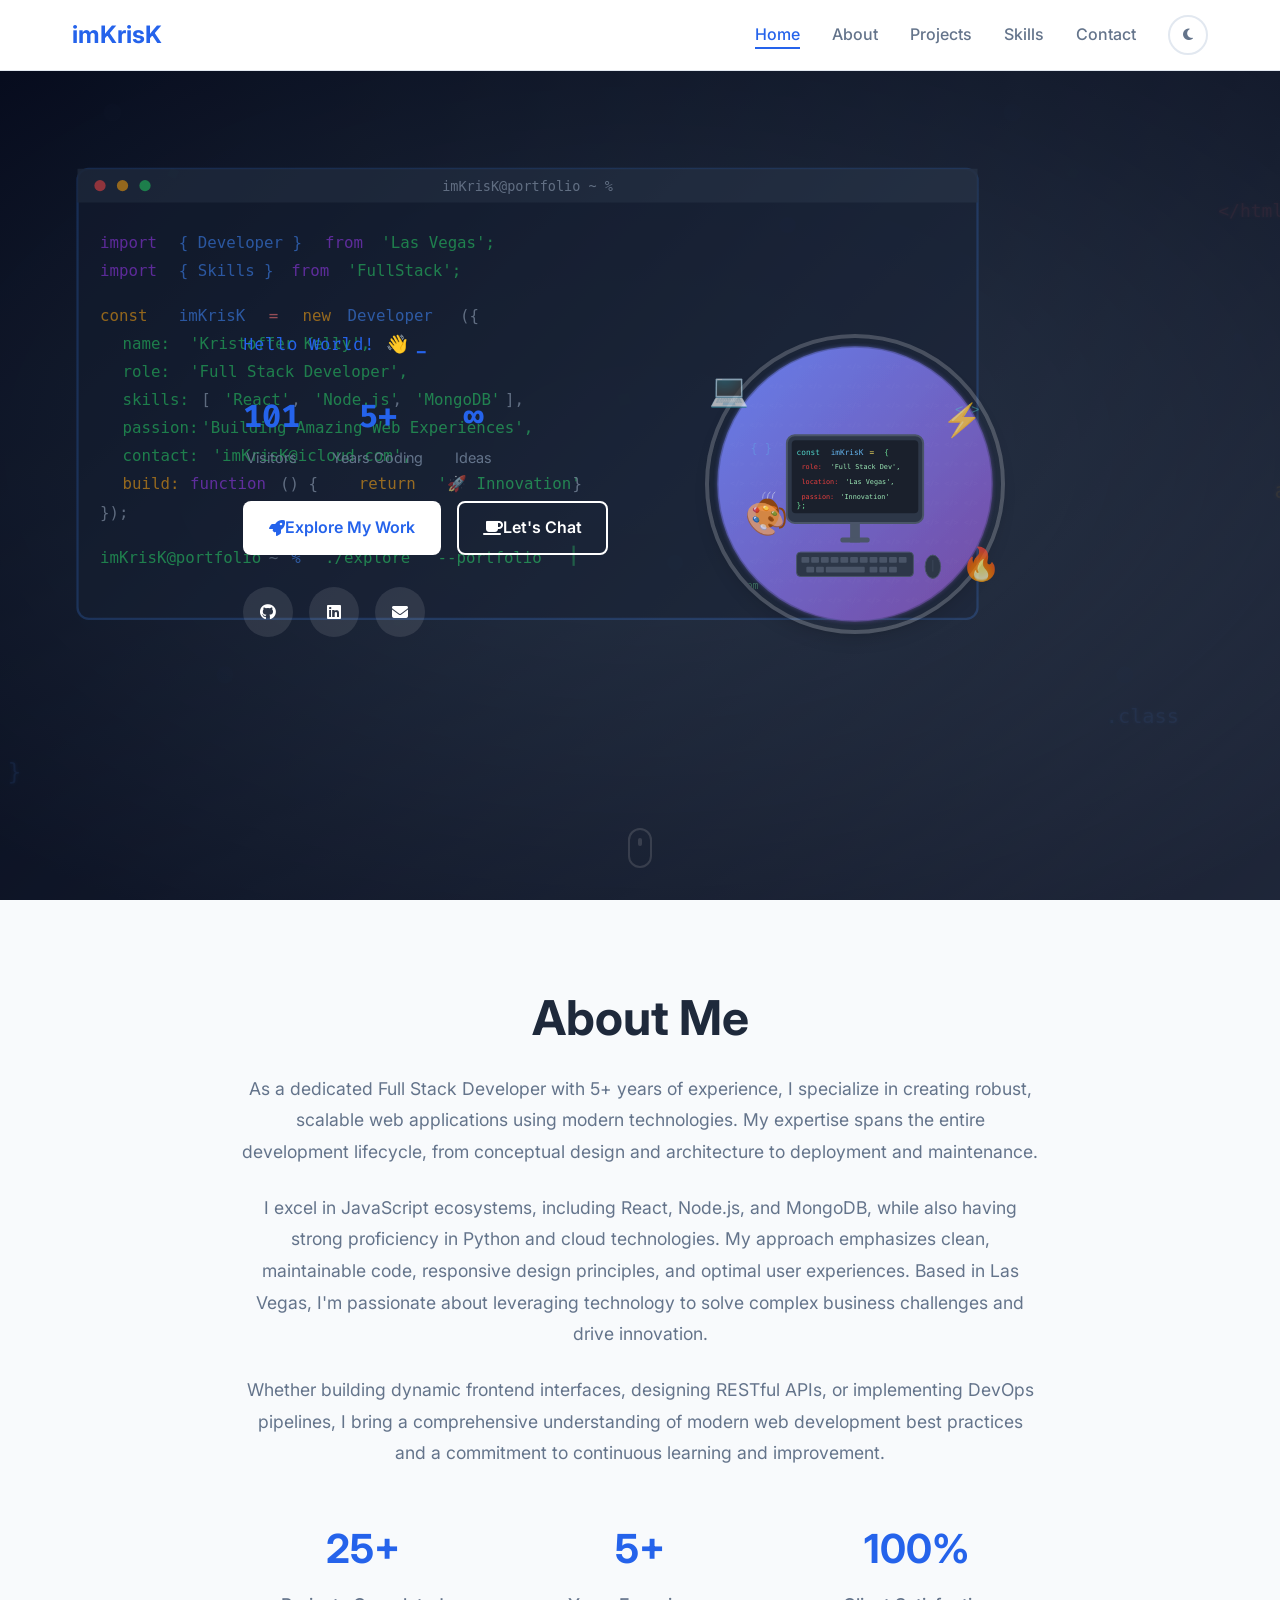
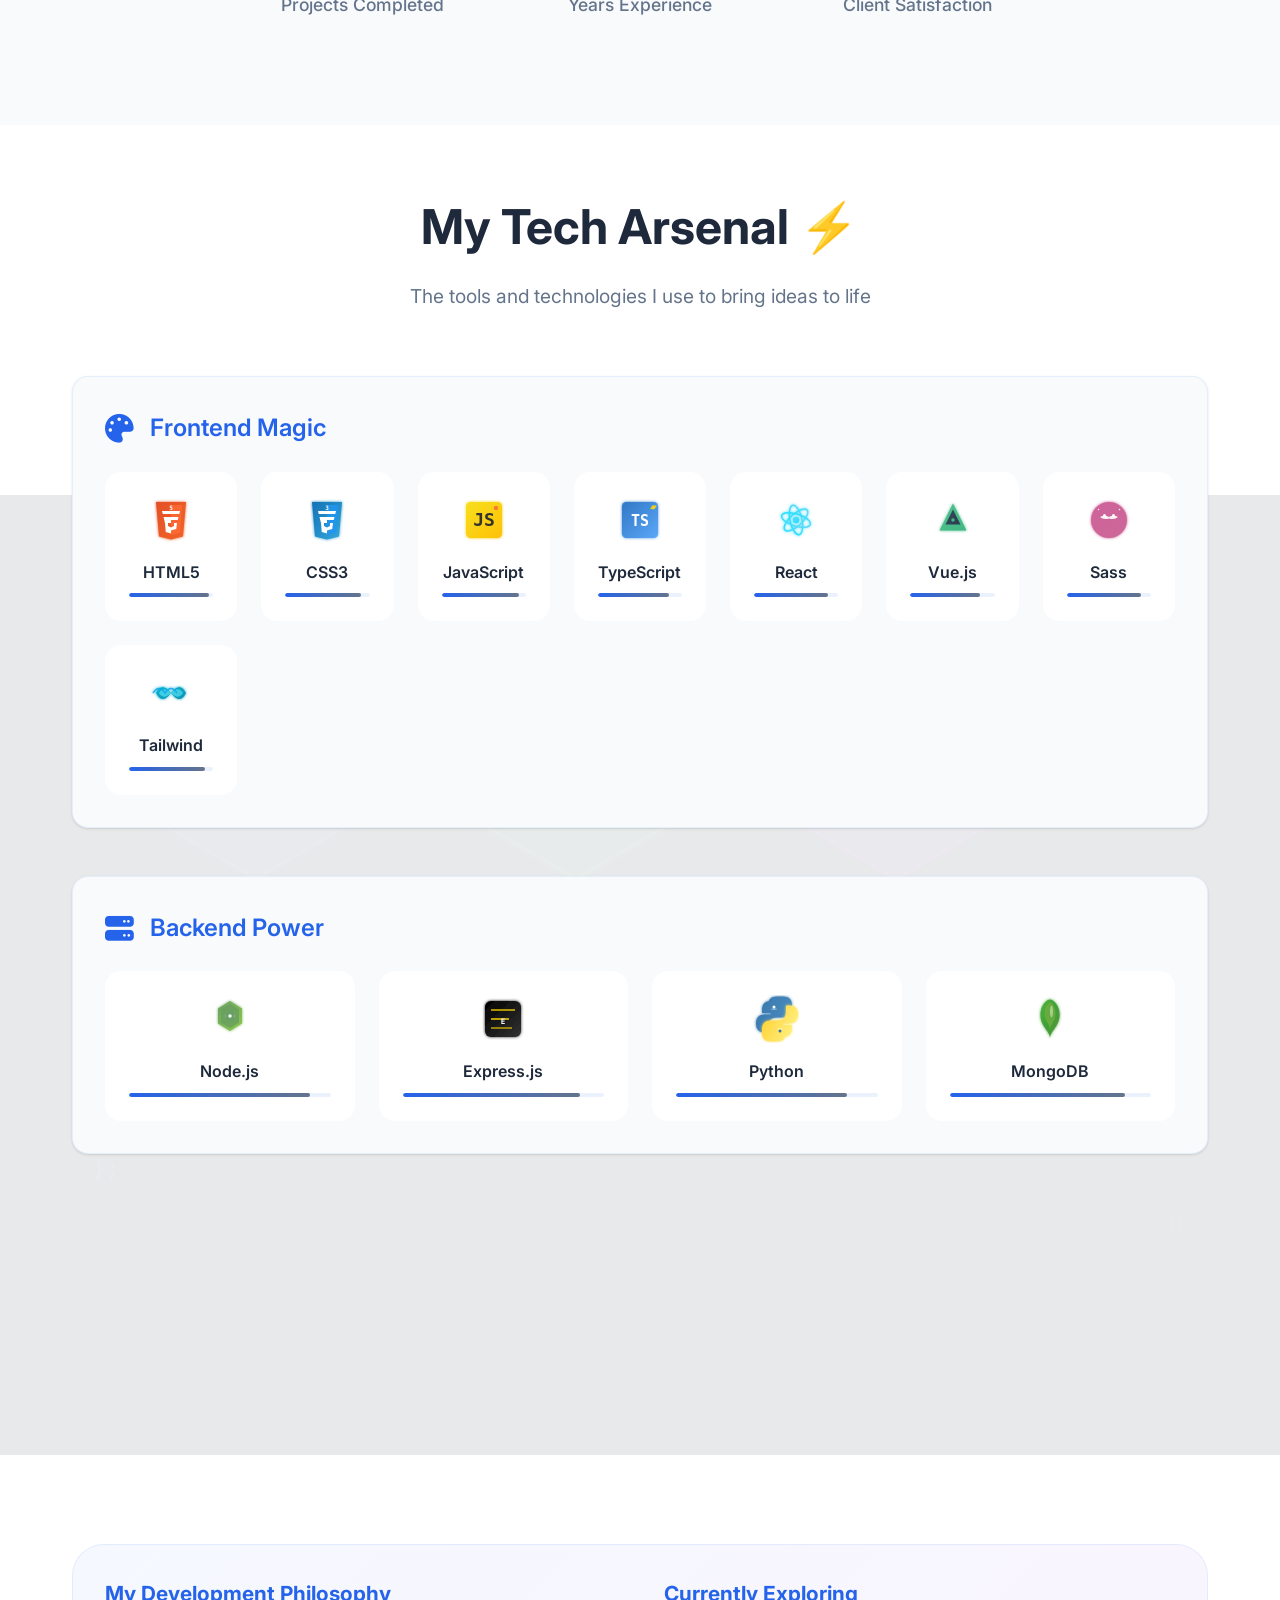
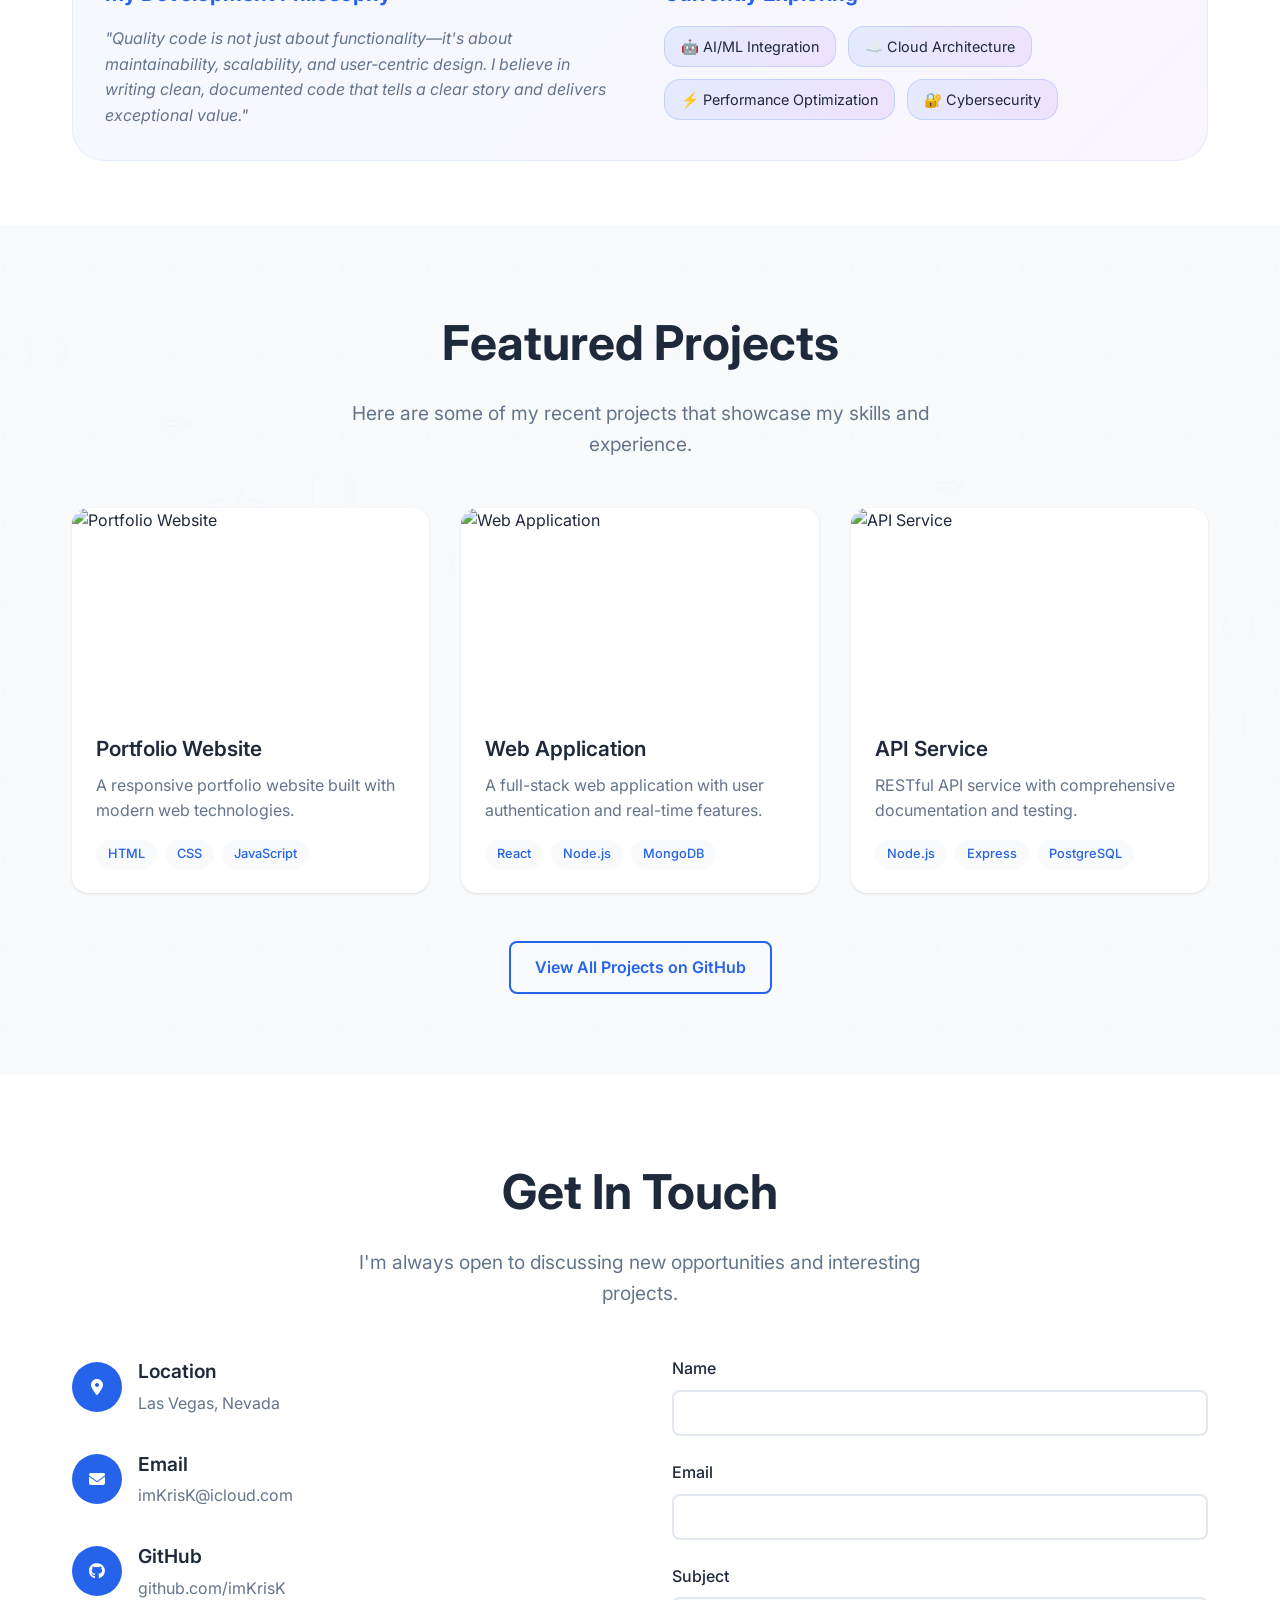
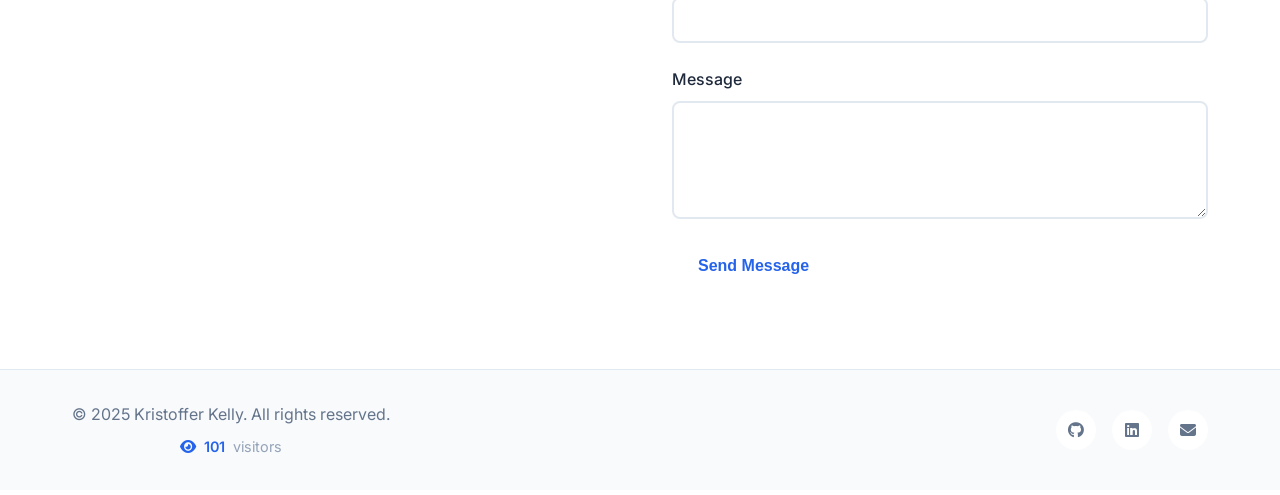
==== commit 7e039c56: "Fix: Address test findings - brand consistency, visitor counter improvements, remove invalid charact" ====
--- a/index.html
+++ b/index.html
@@ -81,6 +81,8 @@
                     <span class="greeting-text">Hello World! 👋</span>
                     <div class="terminal-cursor">_</div>
                 </div>
+                <!-- Hero Title and Description - Commented out for later use -->
+                <!--
                 <h1 class="hero-title">
                     I'm <span class="highlight">Kristoffer Kelly</span>
                 </h1>
@@ -94,6 +96,7 @@
                     I combine technical expertise with creative problem-solving to deliver high-quality applications 
                     that drive business success and enhance user experiences.
                 </p>
+                -->
                 <div class="hero-stats">
                     <div class="stat-item">
                         <span class="stat-number" id="visitor-count-hero">--</span>
@@ -339,7 +342,7 @@
             <div class="skills-philosophy">
                 <div class="philosophy-content">
                     <h4>My Development Philosophy</h4>
-                    <p>"Quality code is not just about functionality—it's about maintainability, scalability, and user-centric design. I believe in writing clean, documented code that tells a clear story and delivers exceptional value." �</p>
+                    <p>"Quality code is not just about functionality—it's about maintainability, scalability, and user-centric design. I believe in writing clean, documented code that tells a clear story and delivers exceptional value."</p>
                 </div>
                 <div class="currently-learning">
                     <h4>Currently Exploring</h4>
@@ -461,7 +464,7 @@
         <div class="container">
             <div class="footer-content">
                 <div class="footer-text">
-                    <p>&copy; 2025 imacKris. All rights reserved.</p>
+                    <p>&copy; 2025 Kristoffer Kelly. All rights reserved.</p>
                     <div class="visitor-counter">
                         <p>
                             <i class="fas fa-eye"></i>
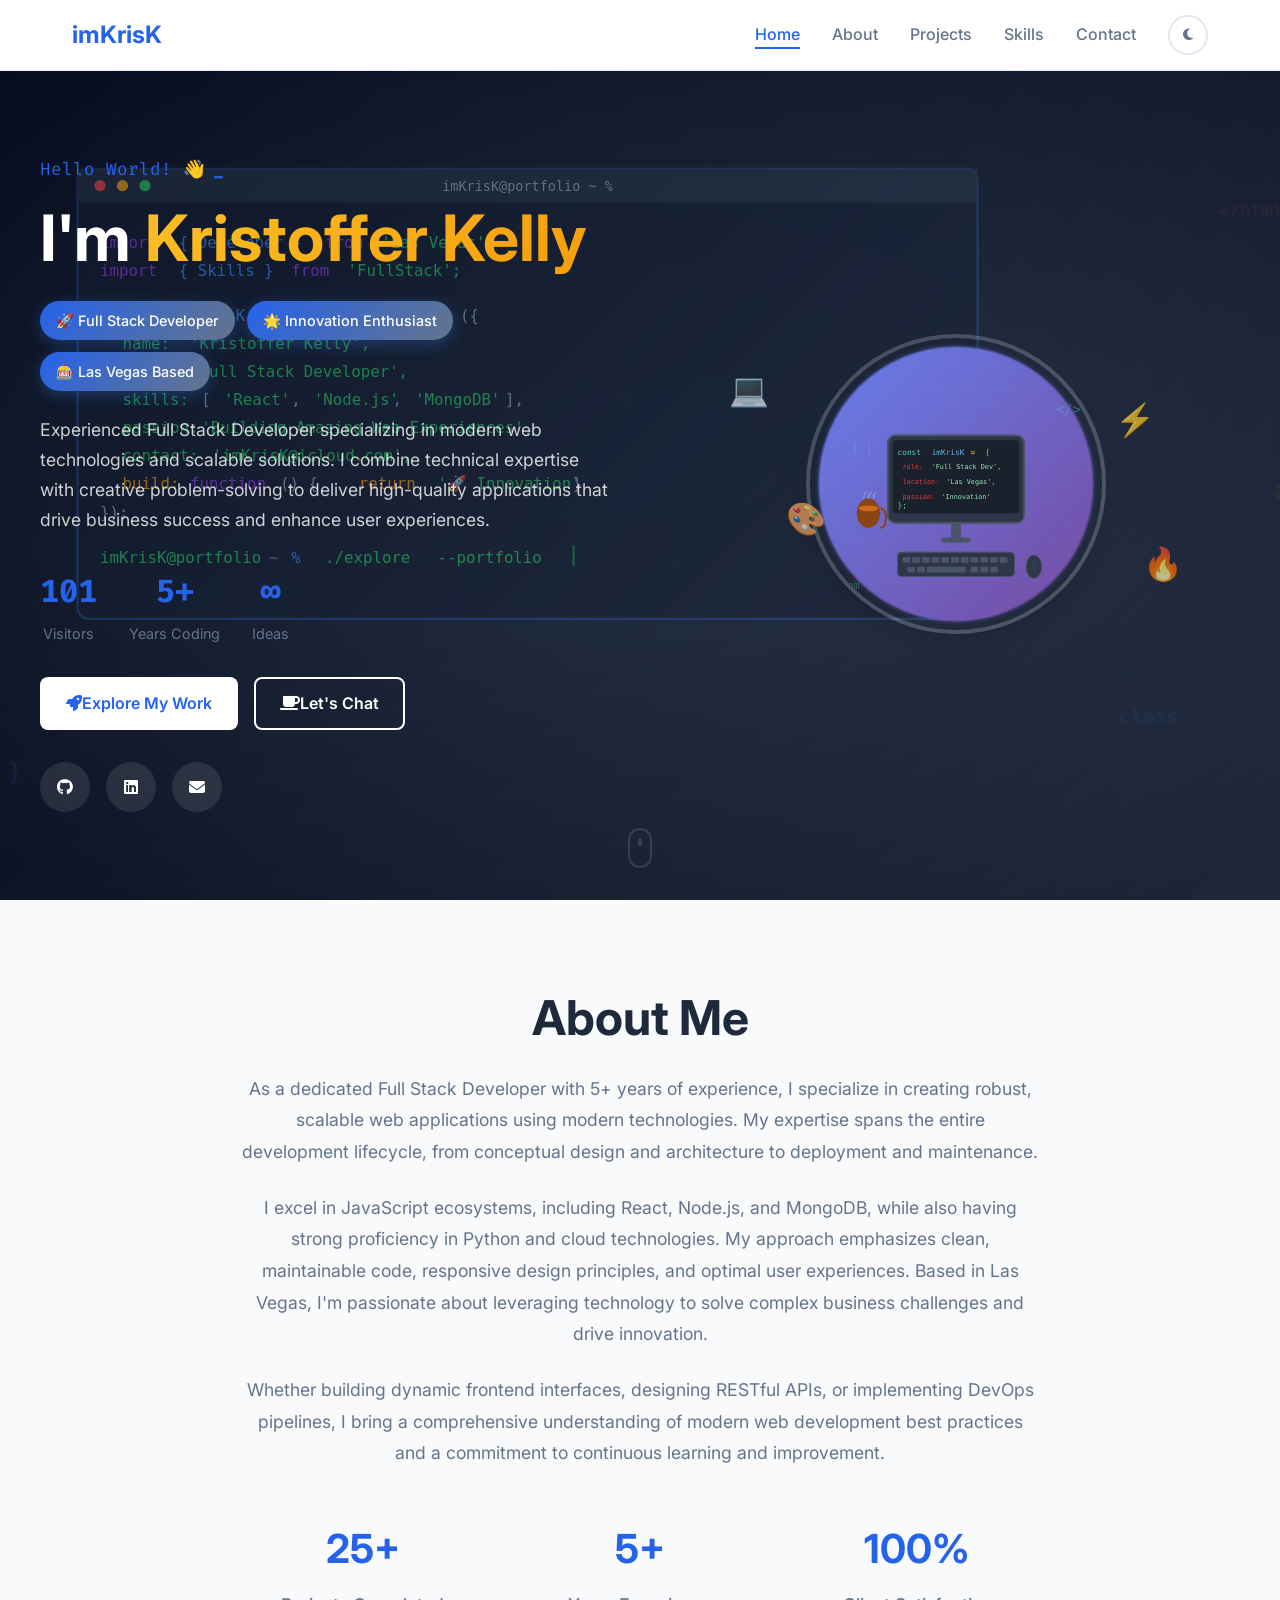
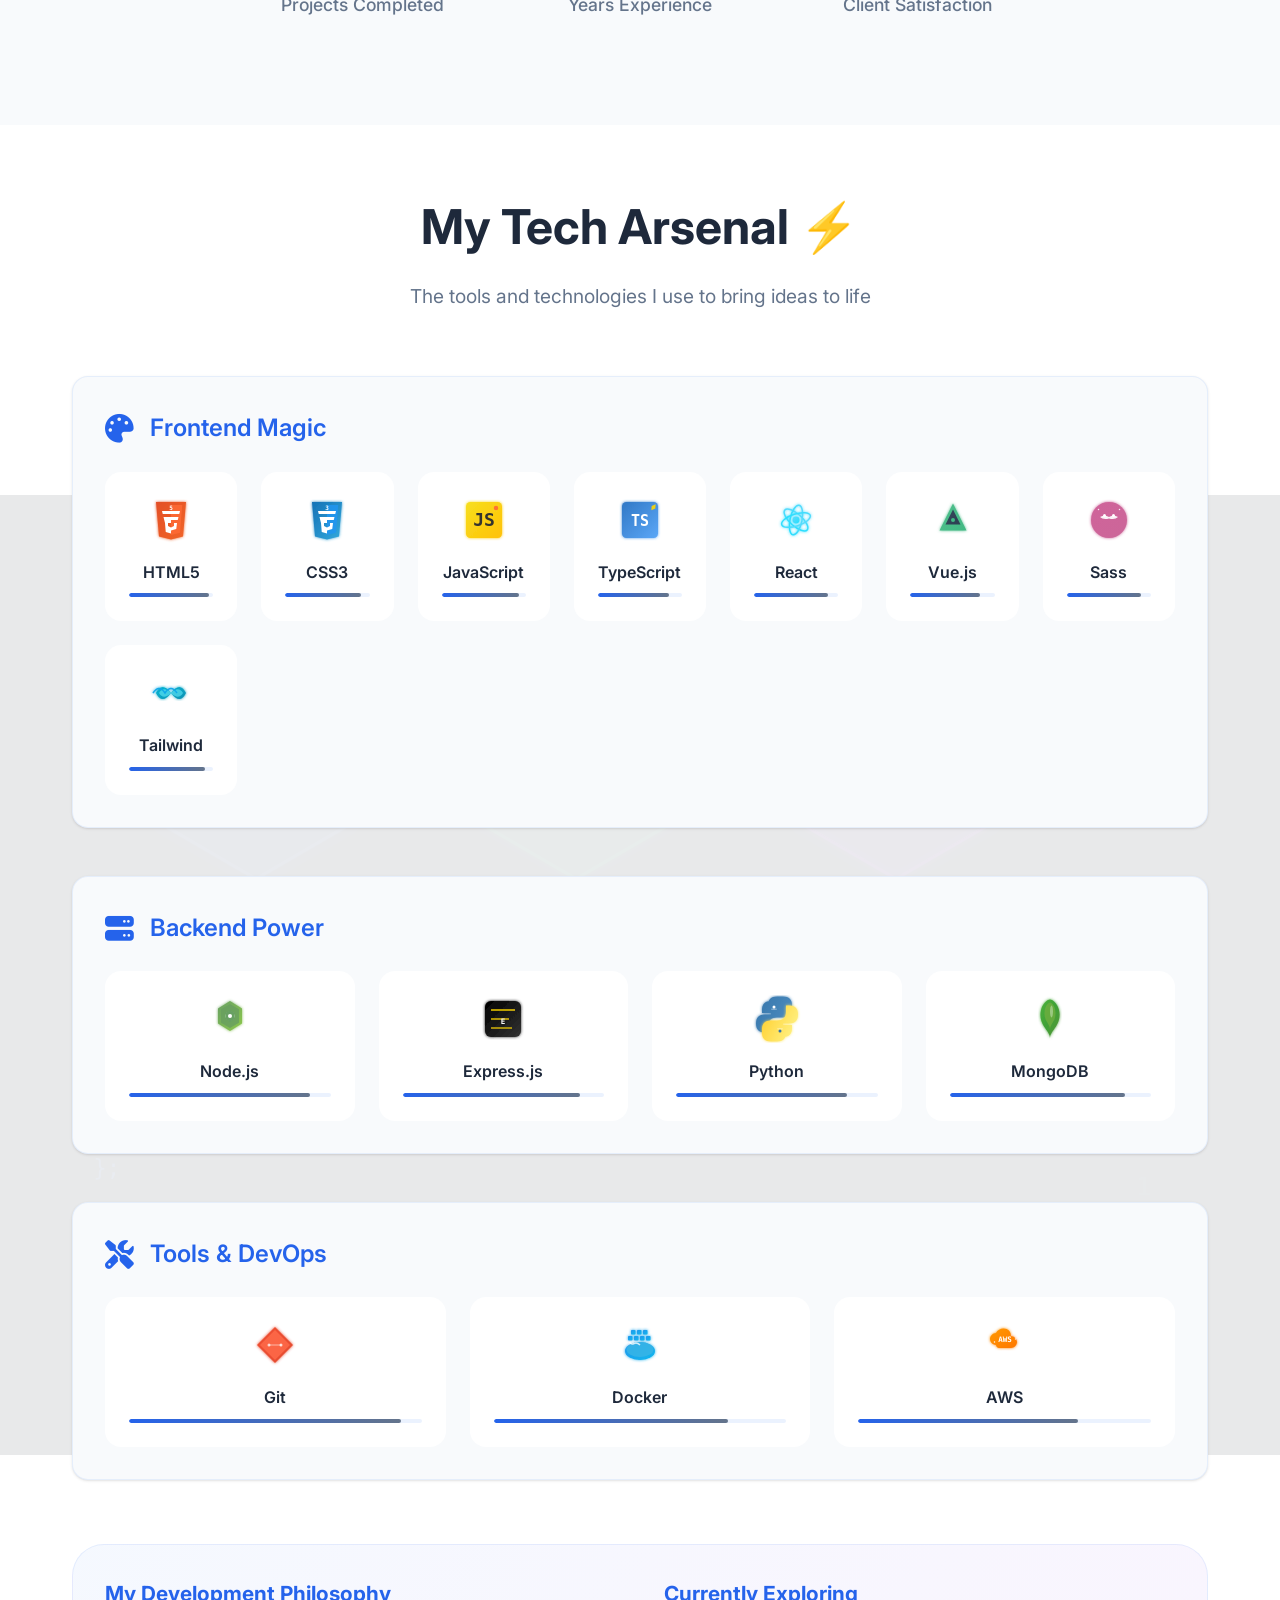
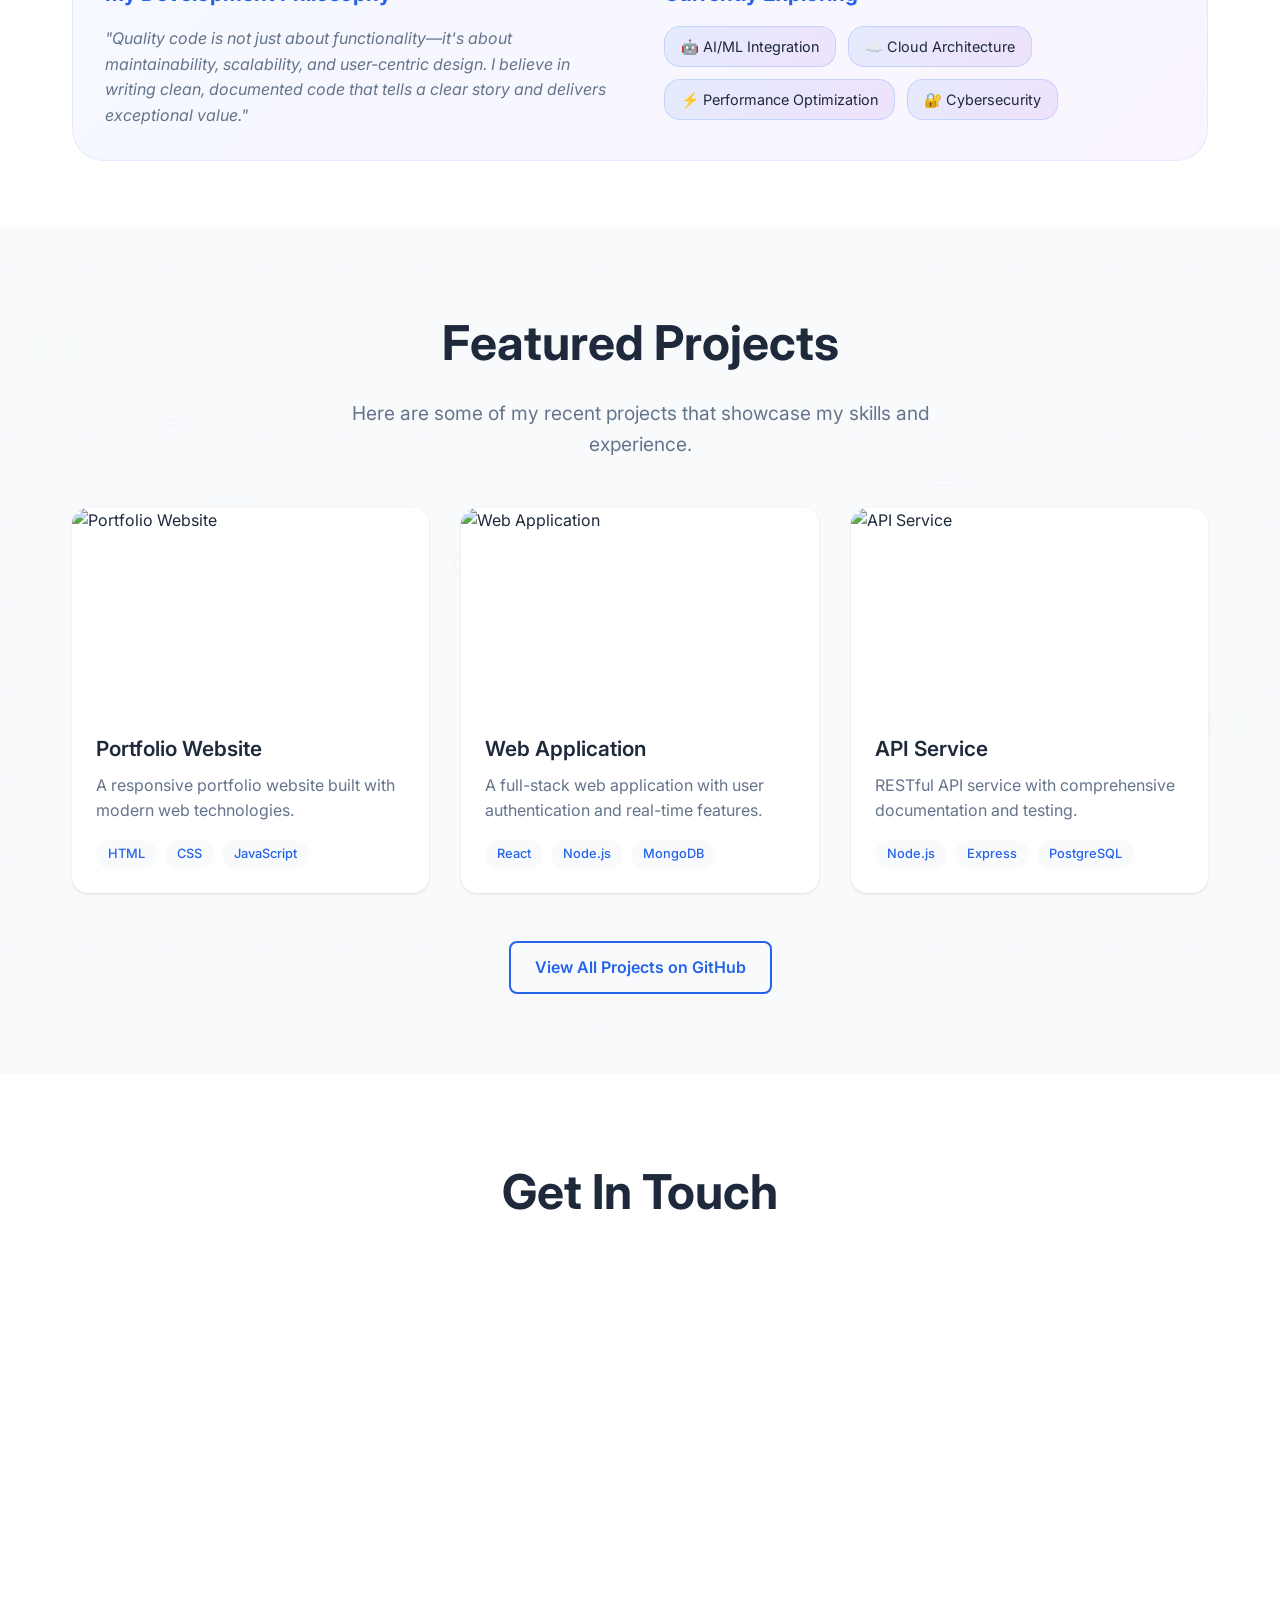
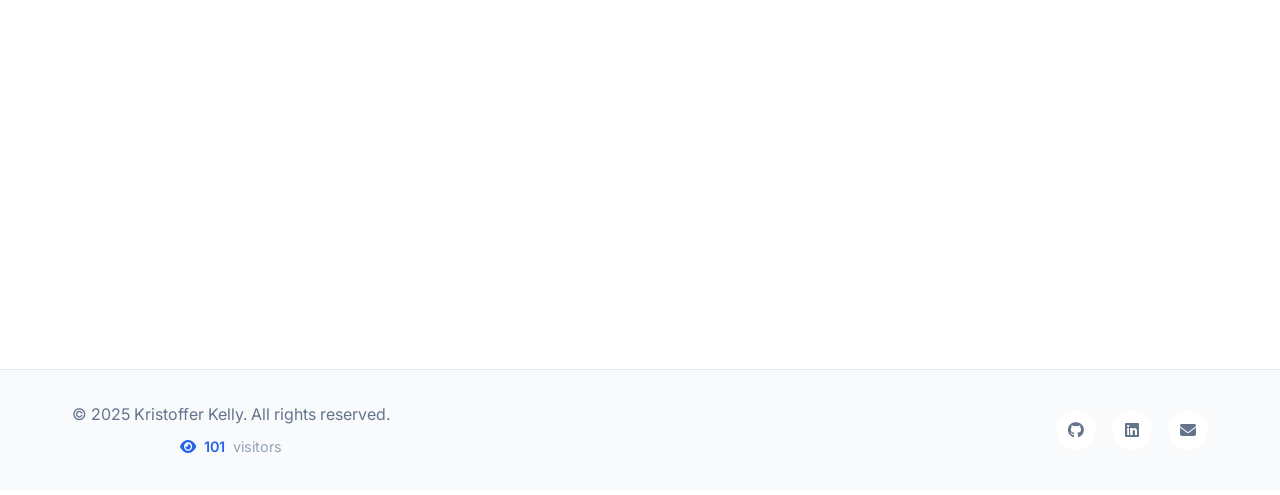
==== commit 6cf60aa7: "CRITICAL FIX: Restore missing hero content - uncomment title, description, buttons, and social links" ====
--- a/index.html
+++ b/index.html
@@ -81,8 +81,6 @@
                     <span class="greeting-text">Hello World! 👋</span>
                     <div class="terminal-cursor">_</div>
                 </div>
-                <!-- Hero Title and Description - Commented out for later use -->
-                <!--
                 <h1 class="hero-title">
                     I'm <span class="highlight">Kristoffer Kelly</span>
                 </h1>
@@ -96,7 +94,6 @@
                     I combine technical expertise with creative problem-solving to deliver high-quality applications 
                     that drive business success and enhance user experiences.
                 </p>
-                -->
                 <div class="hero-stats">
                     <div class="stat-item">
                         <span class="stat-number" id="visitor-count-hero">--</span>
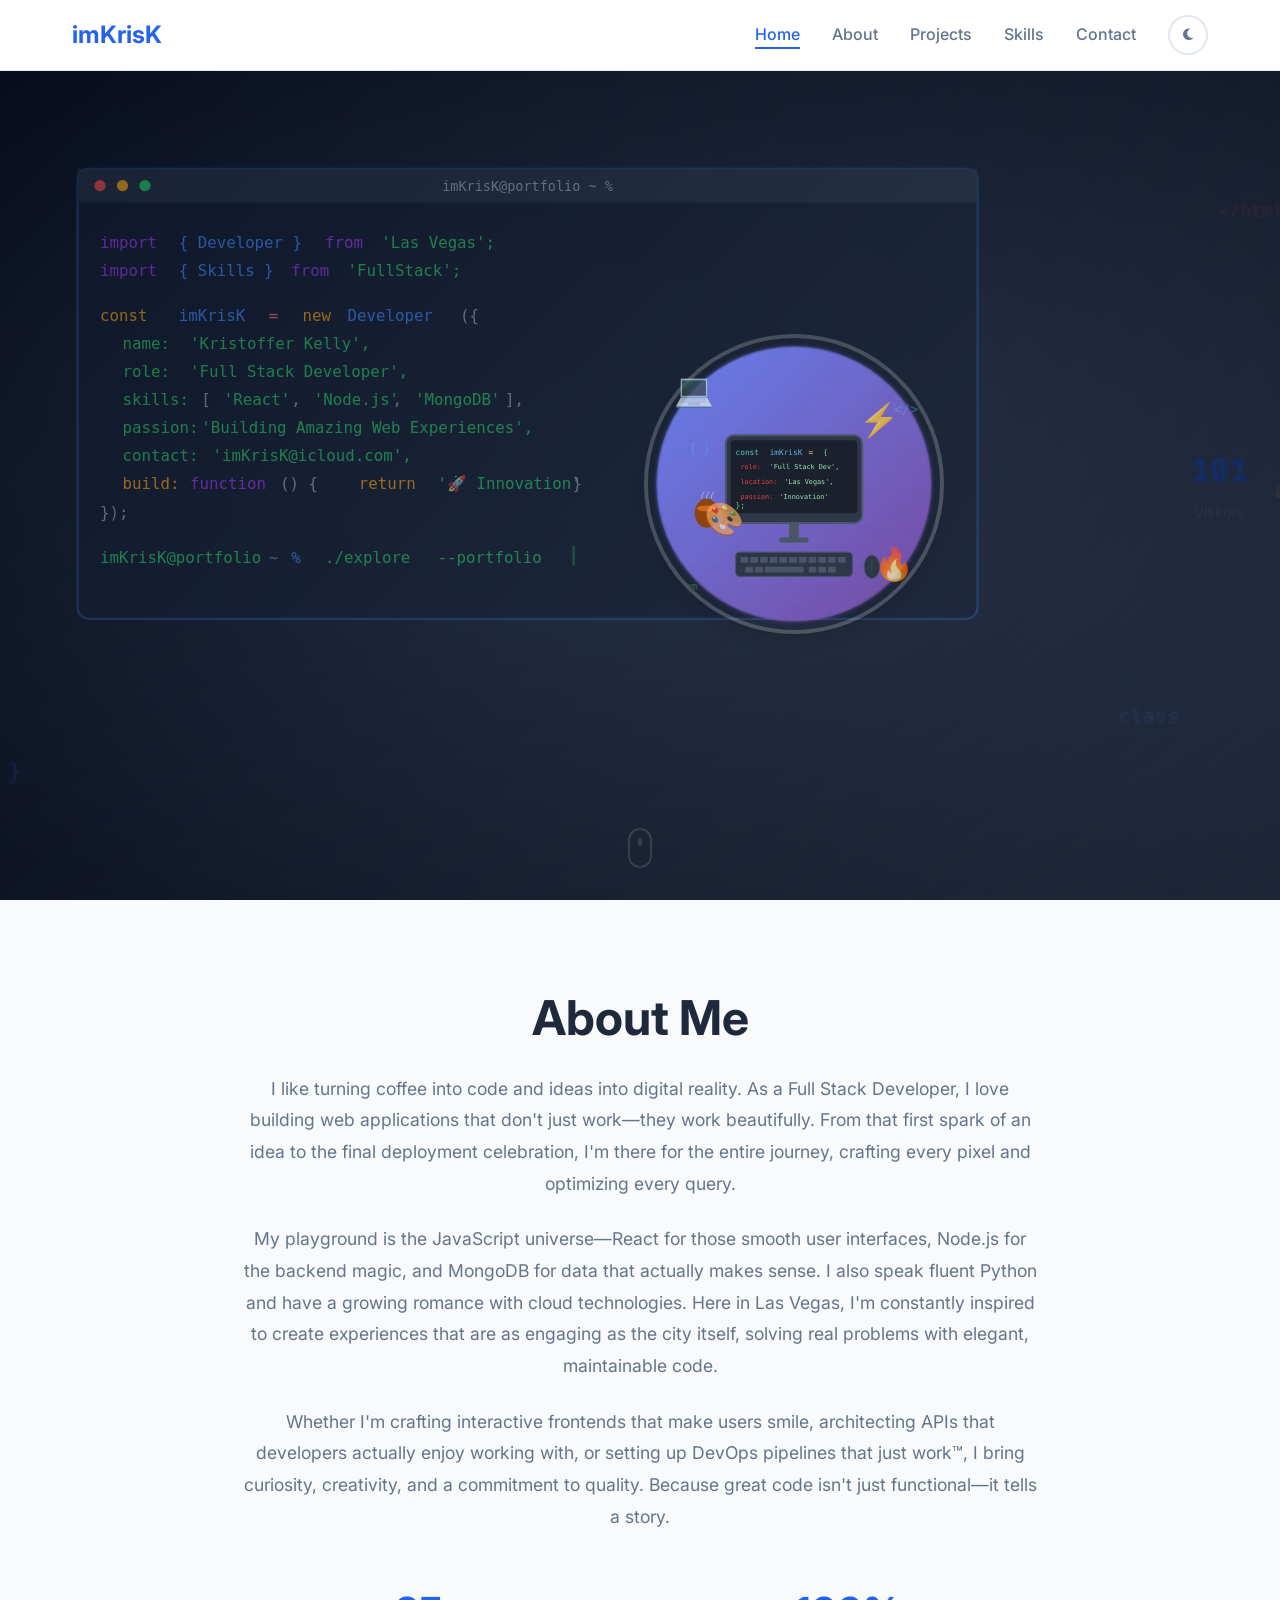
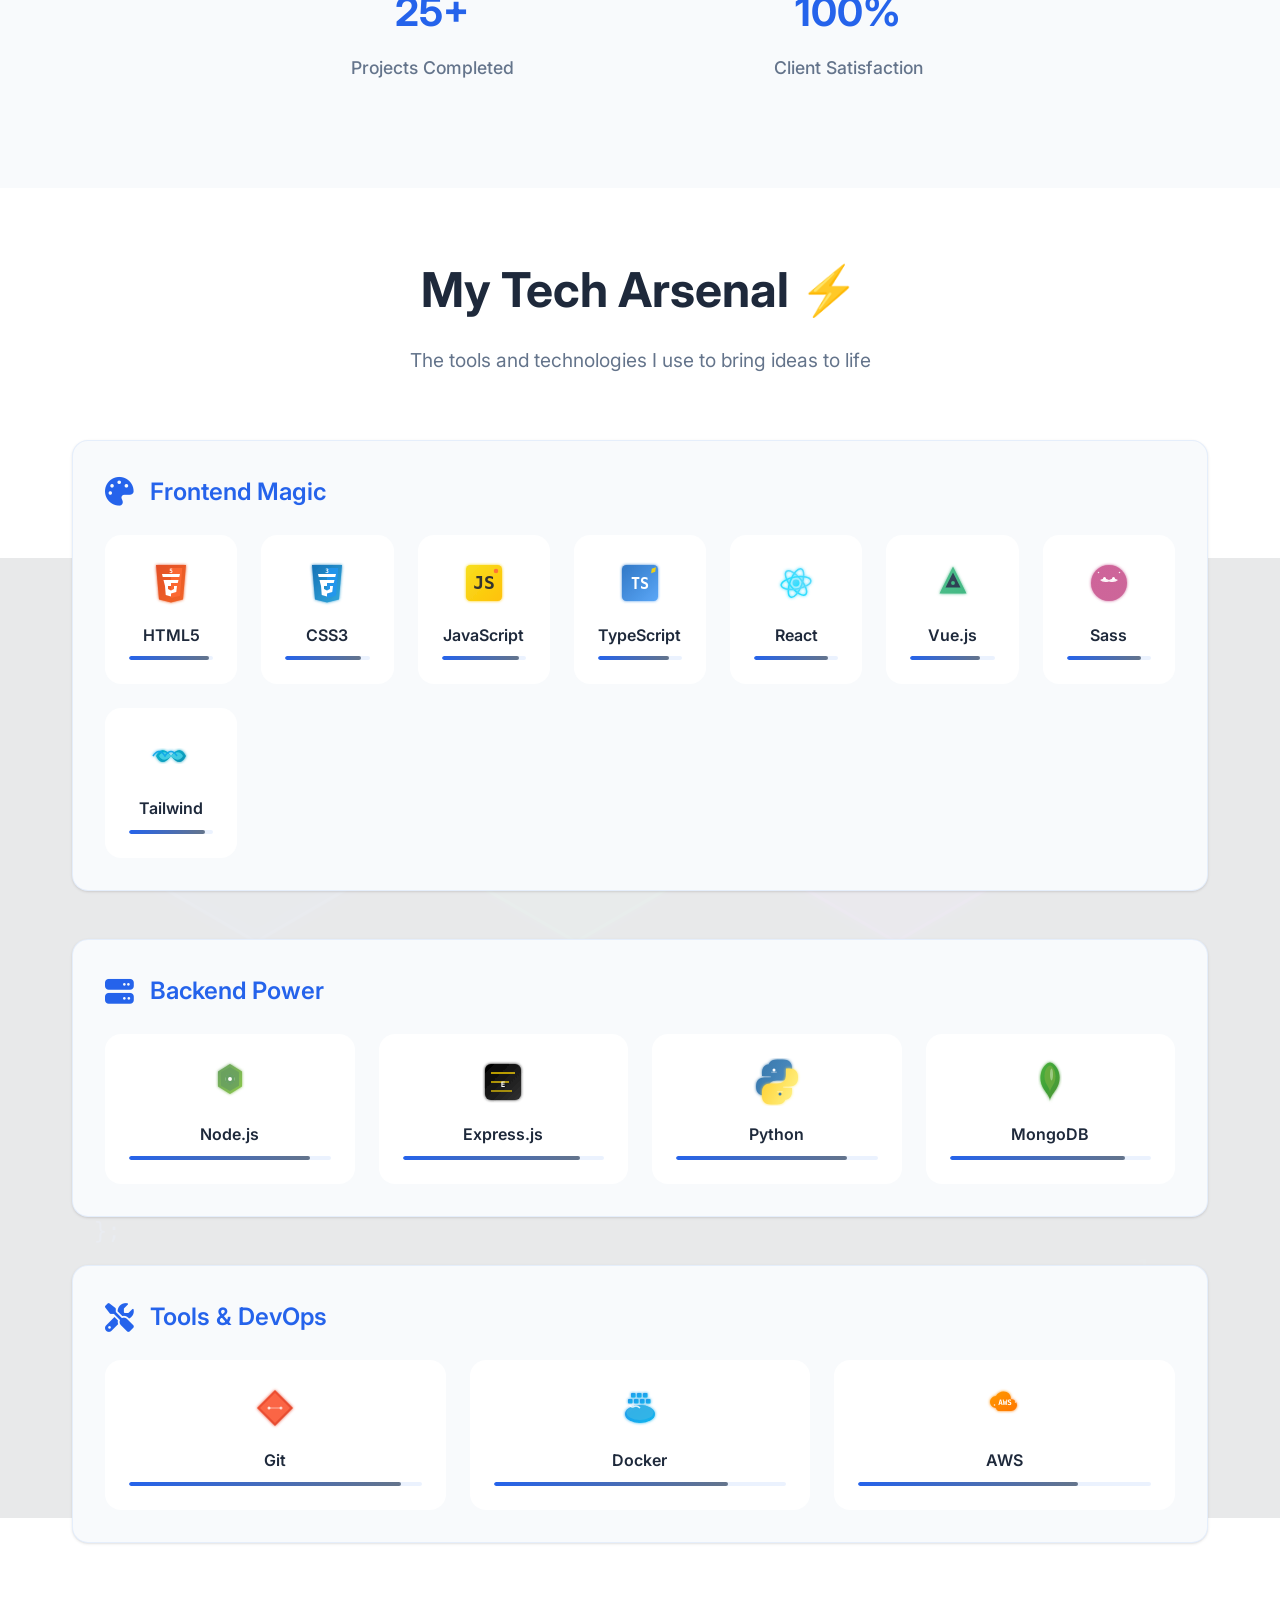
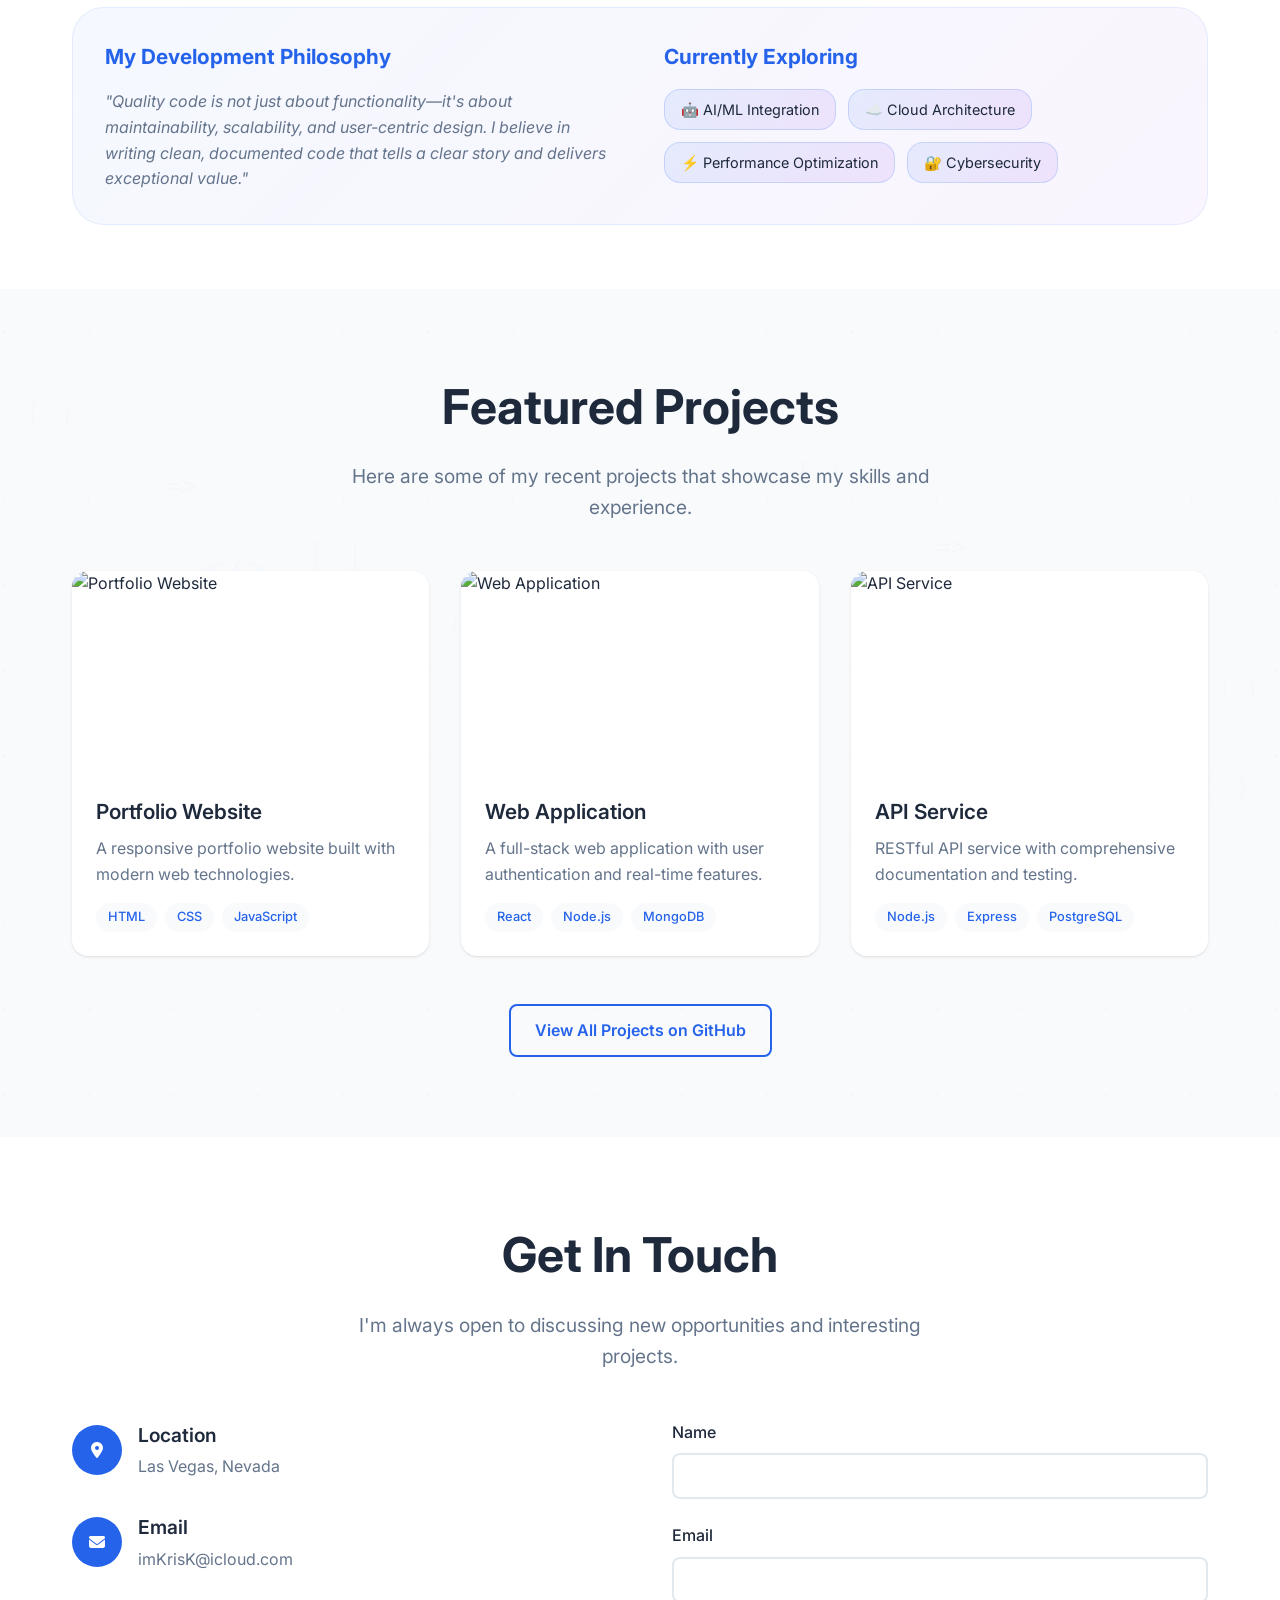
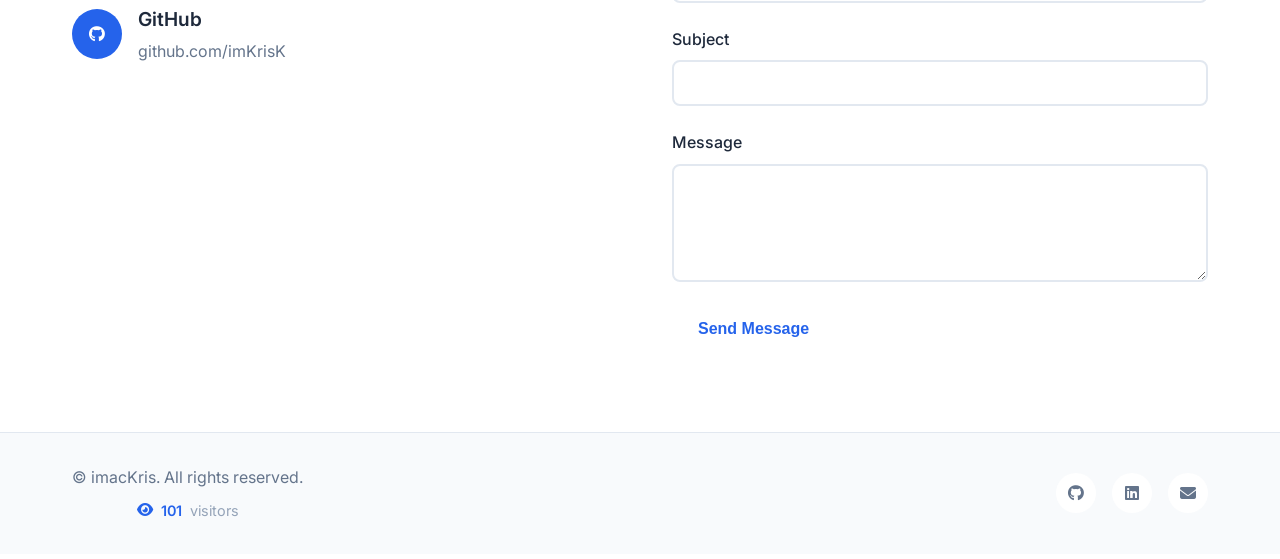
==== commit a619dc16: "✨ Personalize About section with authentic voice and remove experience years - Rewrite About section" ====
--- a/index.html
+++ b/index.html
@@ -77,58 +77,7 @@
     <section id="home" class="hero">
         <div class="hero-container">
             <div class="hero-content">
-                <div class="hero-greeting">
-                    <span class="greeting-text">Hello World! 👋</span>
-                    <div class="terminal-cursor">_</div>
-                </div>
-                <h1 class="hero-title">
-                    I'm <span class="highlight">Kristoffer Kelly</span>
-                </h1>
-                <div class="hero-tags">
-                    <span class="tag">🚀 Full Stack Developer</span>
-                    <span class="tag">🌟 Innovation Enthusiast</span>
-                    <span class="tag">🎰 Las Vegas Based</span>
-                </div>
-                <p class="hero-description">
-                    Experienced Full Stack Developer specializing in modern web technologies and scalable solutions. 
-                    I combine technical expertise with creative problem-solving to deliver high-quality applications 
-                    that drive business success and enhance user experiences.
-                </p>
-                <div class="hero-stats">
-                    <div class="stat-item">
-                        <span class="stat-number" id="visitor-count-hero">--</span>
-                        <span class="stat-label">Visitors</span>
-                    </div>
-                    <div class="stat-item">
-                        <span class="stat-number">5+</span>
-                        <span class="stat-label">Years Coding</span>
-                    </div>
-                    <div class="stat-item">
-                        <span class="stat-number">∞</span>
-                        <span class="stat-label">Ideas</span>
-                    </div>
-                </div>
-                <div class="hero-buttons">
-                    <a href="#projects" class="btn btn-primary">
-                        <i class="fas fa-rocket"></i>
-                        Explore My Work
-                    </a>
-                    <a href="#contact" class="btn btn-secondary">
-                        <i class="fas fa-coffee"></i>
-                        Let's Chat
-                    </a>
-                </div>
-                <div class="hero-social">
-                    <a href="https://github.com/imKrisK" target="_blank" aria-label="GitHub">
-                        <i class="fab fa-github"></i>
-                    </a>
-                    <a href="https://linkedin.com/in/kristofferkelly" target="_blank" aria-label="LinkedIn">
-                        <i class="fab fa-linkedin"></i>
-                    </a>
-                    <a href="mailto:imKrisK@icloud.com" aria-label="Email">
-                        <i class="fas fa-envelope"></i>
-                    </a>
-                </div>
+            
             </div>
             <div class="hero-image">
                 <div class="hero-avatar">
@@ -142,6 +91,13 @@
                 </div>
             </div>
         </div>
+        <div class="hero-stats">
+                    <div class="stat-item">
+                        <span class="stat-number" id="visitor-count-hero">--</span>
+                        <span class="stat-label">Visitors</span>
+                    </div>
+                    
+                </div>
         <div class="scroll-indicator">
             <div class="scroll-mouse">
                 <div class="scroll-wheel"></div>
@@ -156,30 +112,33 @@
             <div class="about-content">
                 <div class="about-text">
                     <p>
-                        As a dedicated Full Stack Developer with 5+ years of experience, I specialize in creating 
-                        robust, scalable web applications using modern technologies. My expertise spans the entire 
-                        development lifecycle, from conceptual design and architecture to deployment and maintenance.
+                        I like turning coffee into code and ideas into digital reality. As a Full Stack Developer, 
+                        I love building web applications that don't just work—they work beautifully. From that first 
+                        spark of an idea to the final deployment celebration, I'm there for the entire journey, 
+                        crafting every pixel and optimizing every query.
                     </p>
                     <p>
-                        I excel in JavaScript ecosystems, including React, Node.js, and MongoDB, while also having 
-                        strong proficiency in Python and cloud technologies. My approach emphasizes clean, maintainable 
-                        code, responsive design principles, and optimal user experiences. Based in Las Vegas, I'm 
-                        passionate about leveraging technology to solve complex business challenges and drive innovation.
+                        My playground is the JavaScript universe—React for those smooth user interfaces, Node.js for 
+                        the backend magic, and MongoDB for data that actually makes sense. I also speak fluent Python 
+                        and have a growing romance with cloud technologies. Here in Las Vegas, I'm constantly inspired 
+                        to create experiences that are as engaging as the city itself, solving real problems with 
+                        elegant, maintainable code.
                     </p>
                     <p>
-                        Whether building dynamic frontend interfaces, designing RESTful APIs, or implementing DevOps 
-                        pipelines, I bring a comprehensive understanding of modern web development best practices 
-                        and a commitment to continuous learning and improvement.
+                        Whether I'm crafting interactive frontends that make users smile, architecting APIs that 
+                        developers actually enjoy working with, or setting up DevOps pipelines that just work™, 
+                        I bring curiosity, creativity, and a commitment to quality. Because great code isn't just 
+                        functional—it tells a story.
                     </p>
                     <div class="about-stats">
                         <div class="stat">
                             <h3>25+</h3>
                             <p>Projects Completed</p>
                         </div>
-                        <div class="stat">
+                        <!-- <div class="stat">
                             <h3>5+</h3>
                             <p>Years Experience</p>
-                        </div>
+                        </div> -->
                         <div class="stat">
                             <h3>100%</h3>
                             <p>Client Satisfaction</p>
@@ -461,7 +420,7 @@
         <div class="container">
             <div class="footer-content">
                 <div class="footer-text">
-                    <p>&copy; 2025 Kristoffer Kelly. All rights reserved.</p>
+                    <p>&copy; imacKris. All rights reserved.</p>
                     <div class="visitor-counter">
                         <p>
                             <i class="fas fa-eye"></i>
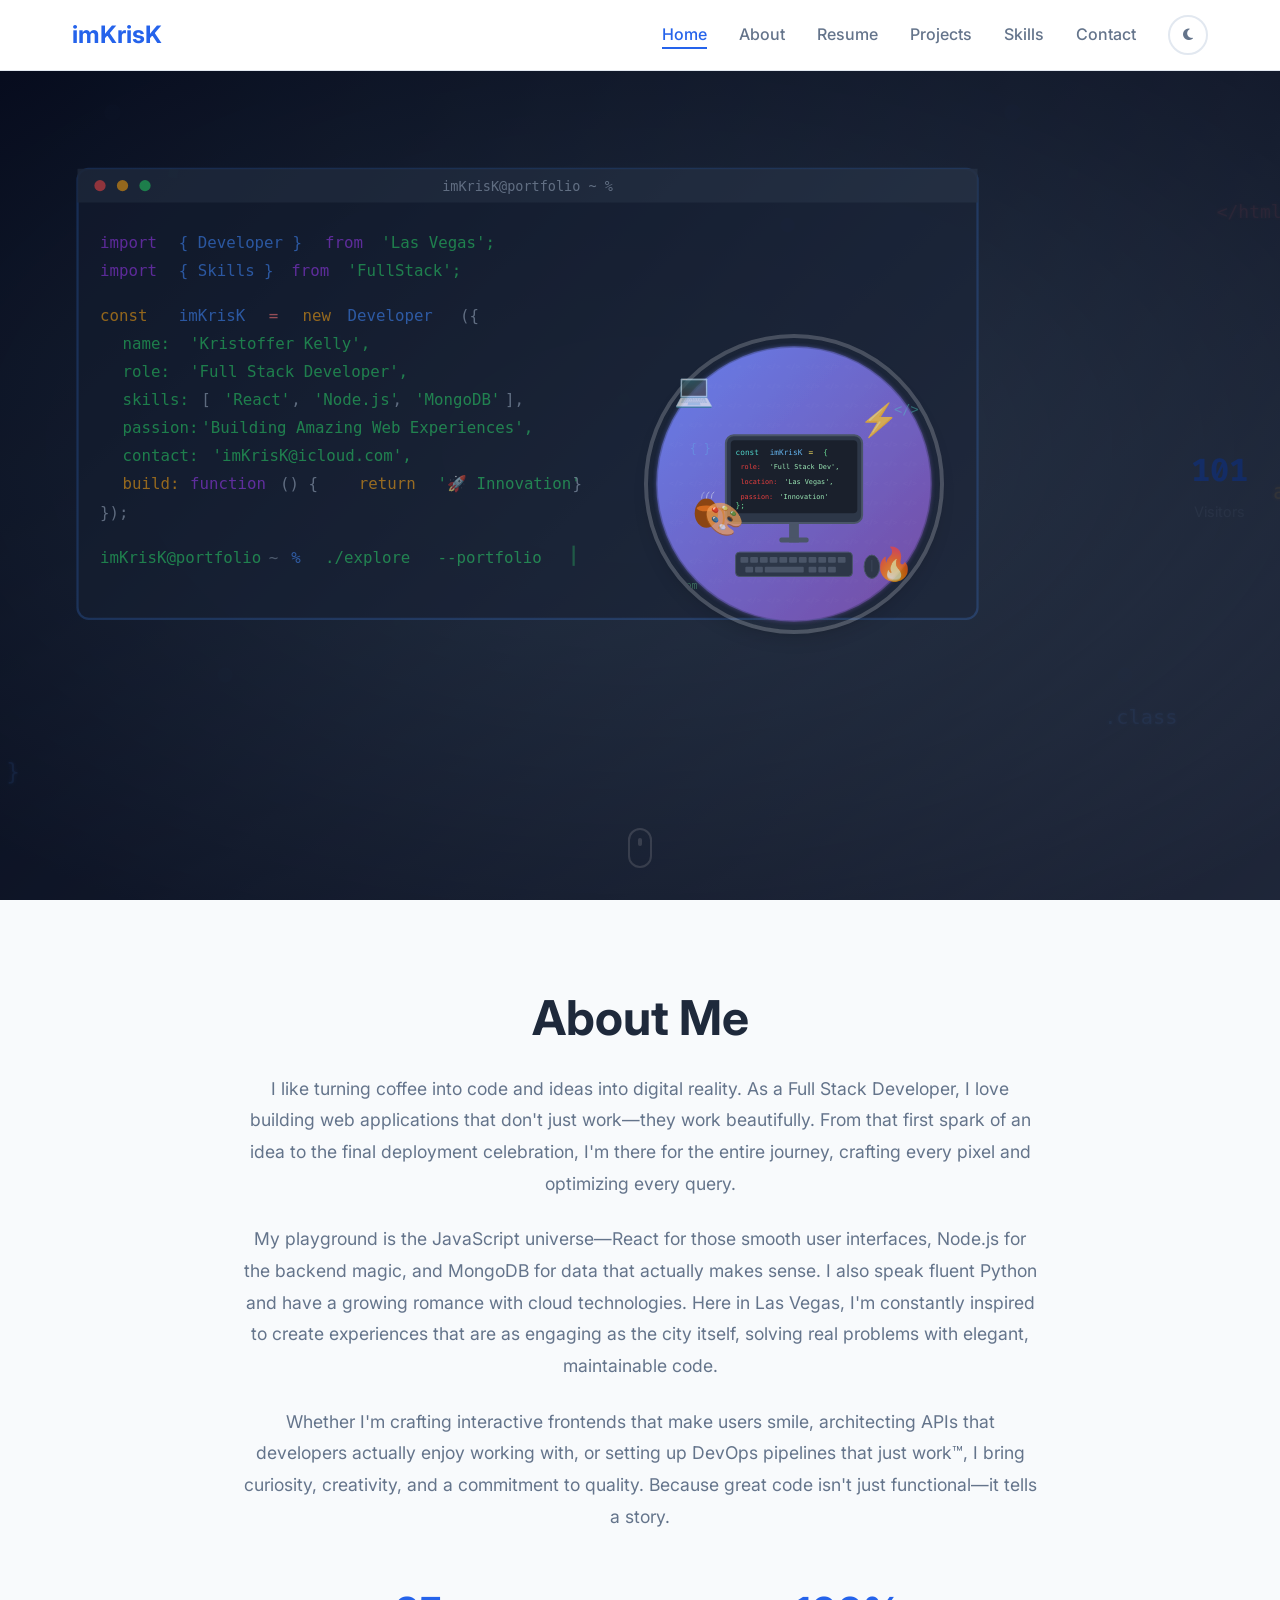
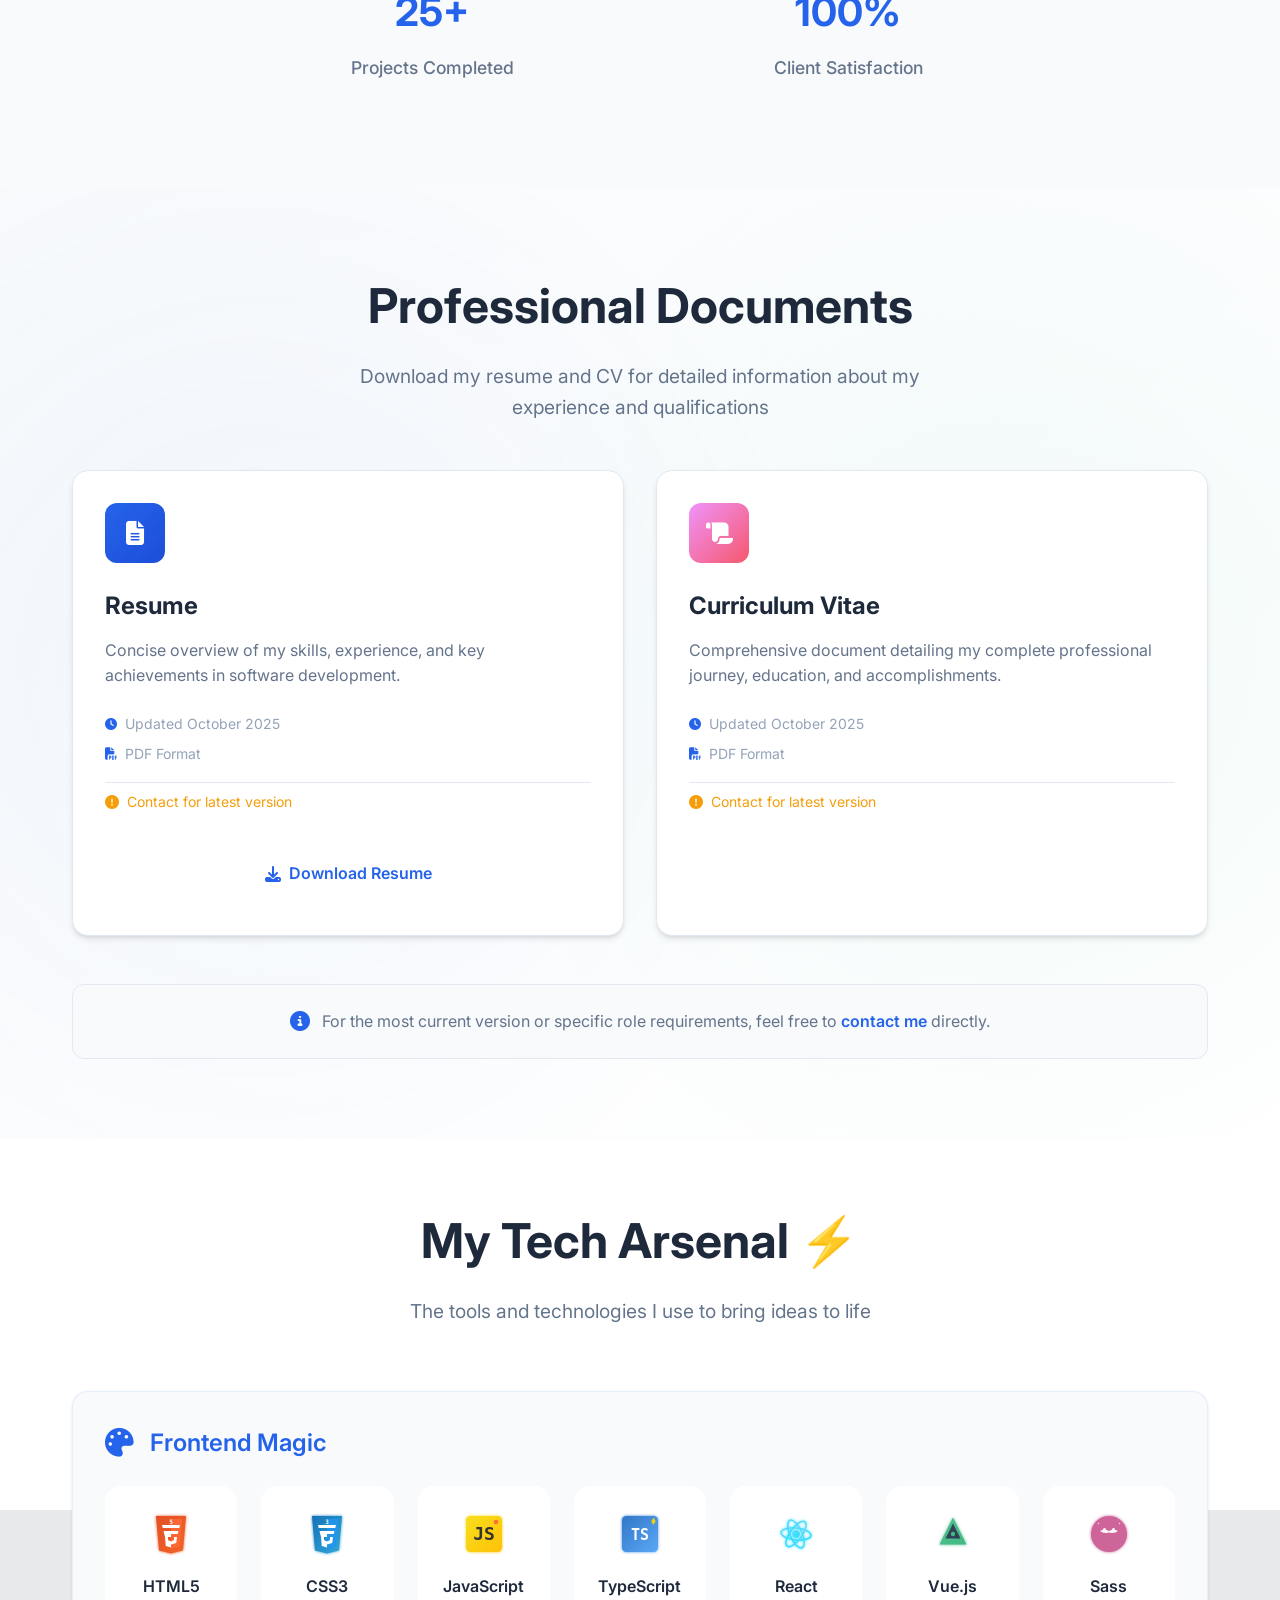
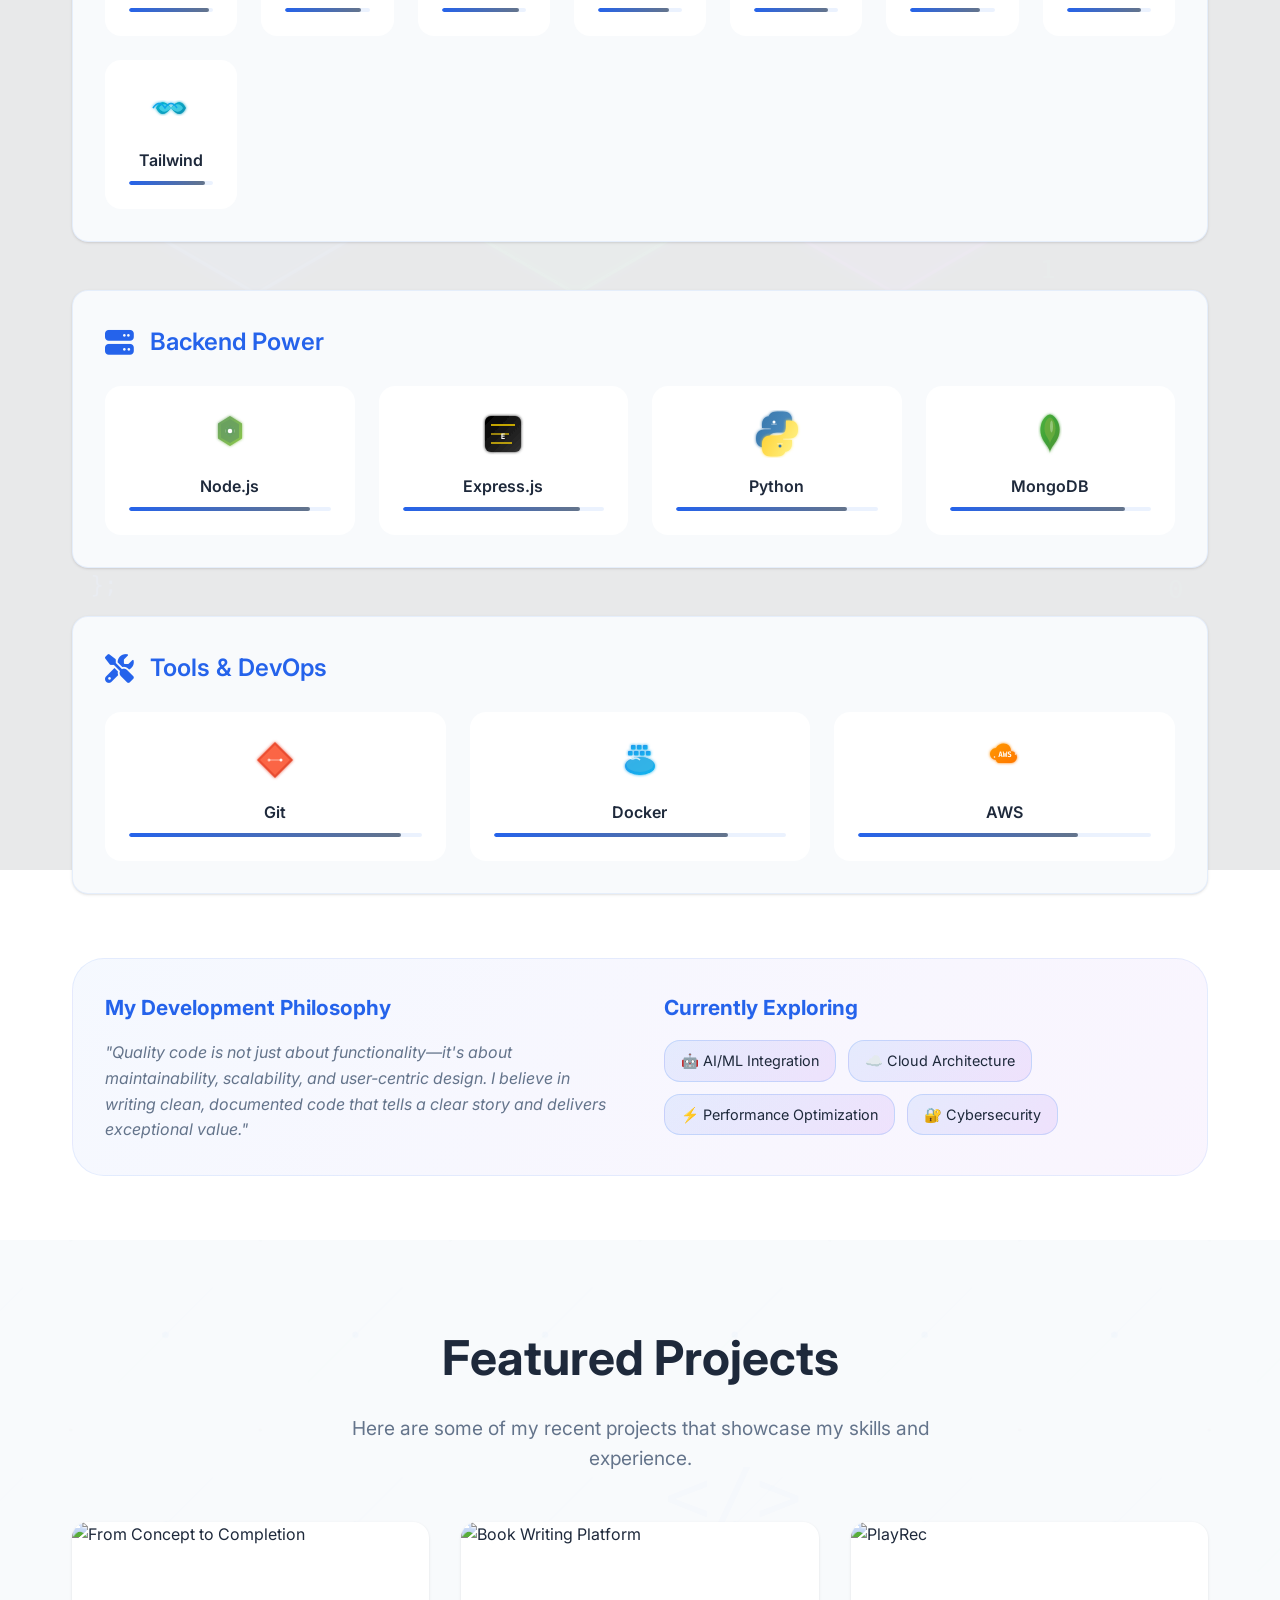
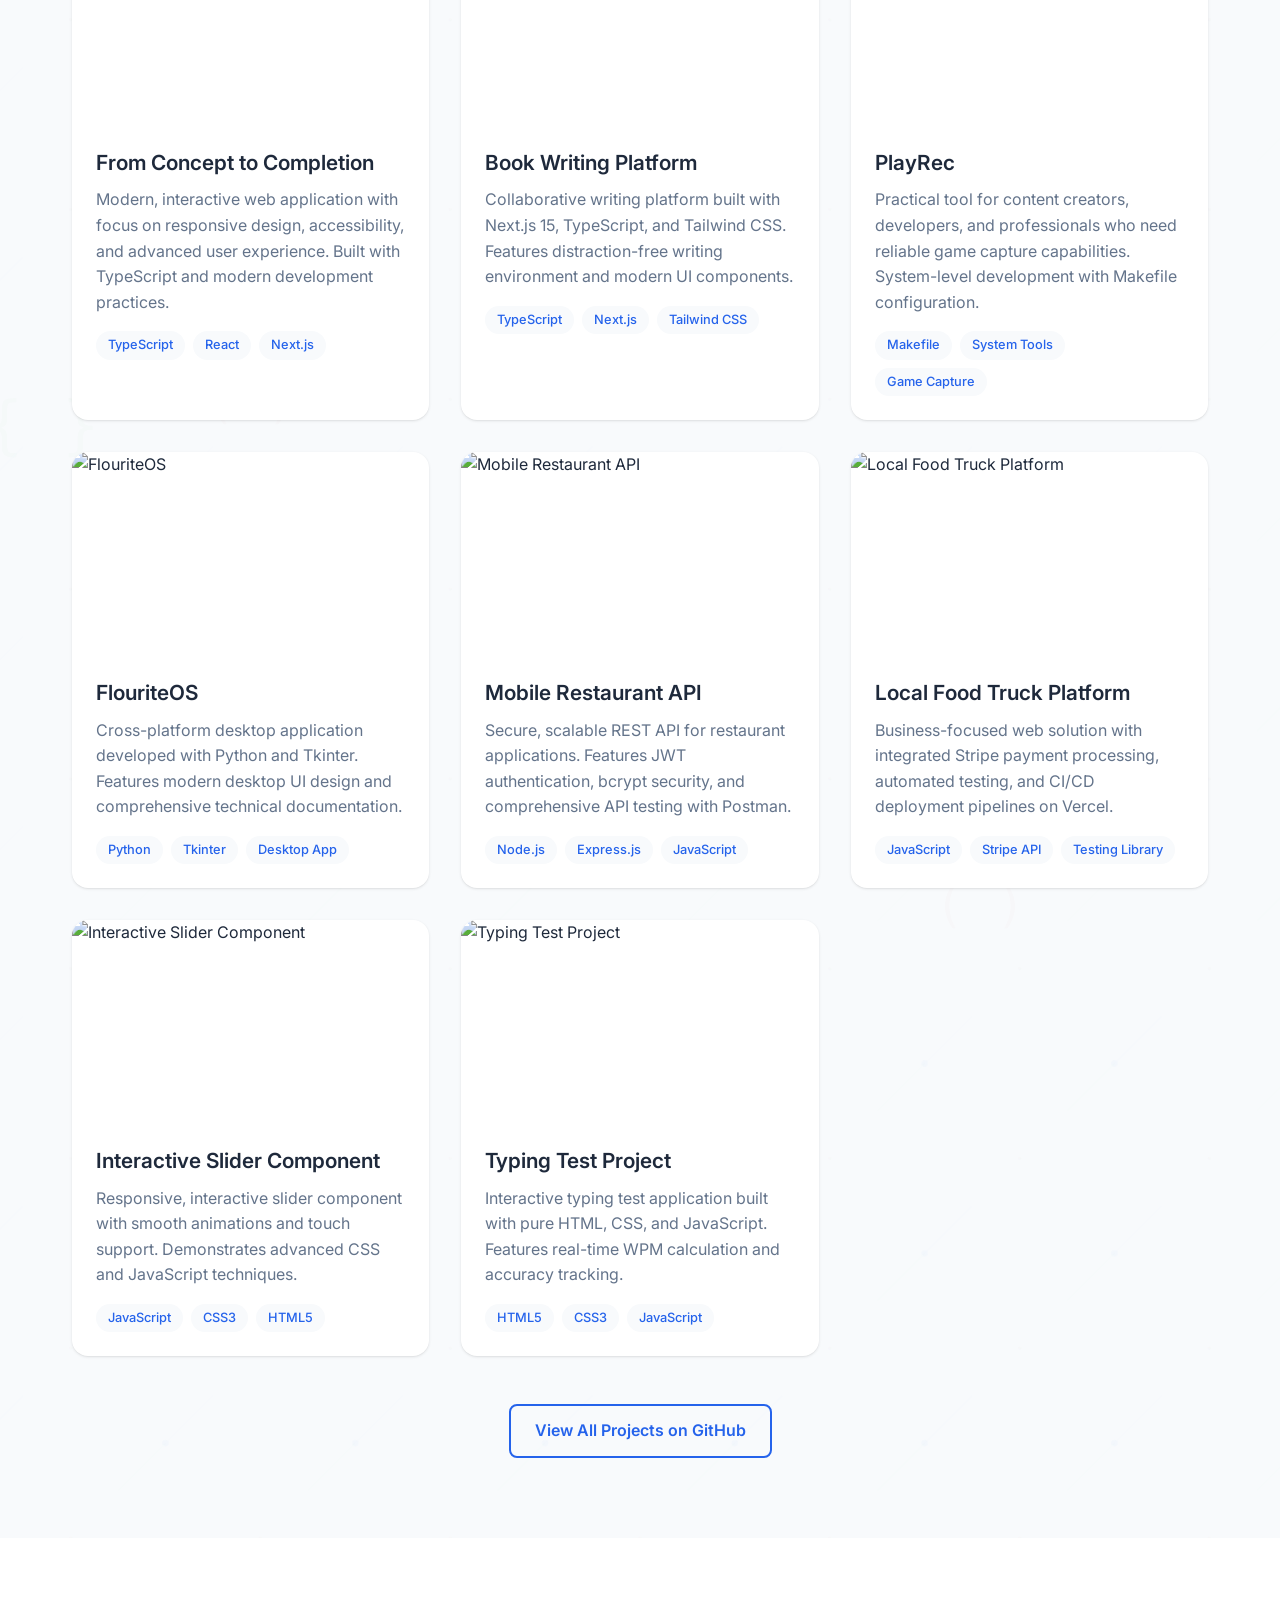
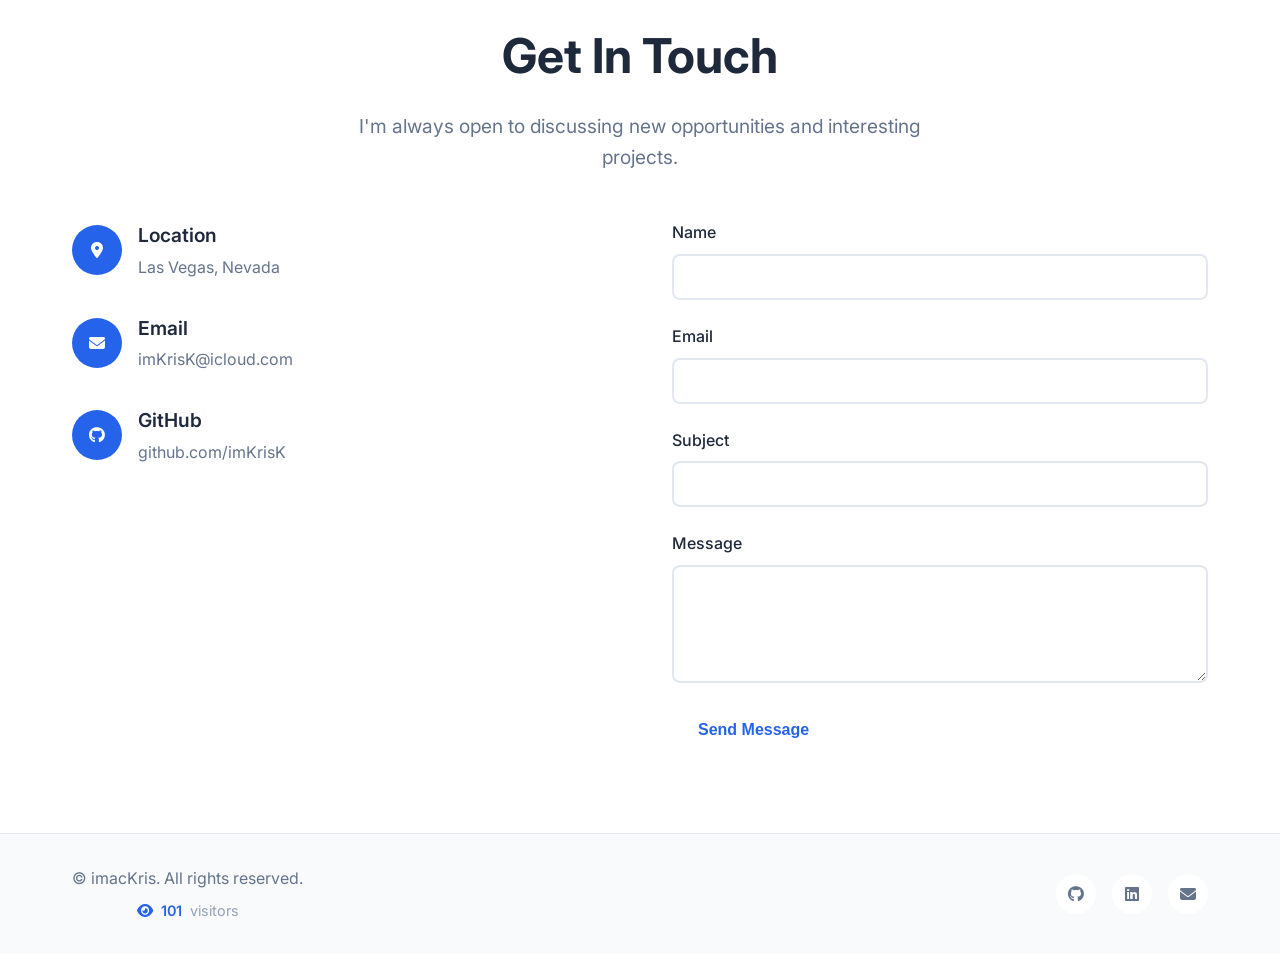
==== commit 1a407a2b: "📄 Add professional Resume/CV download section with smart file handling ✨ New Resume Section Features" ====
--- a/index.html
+++ b/index.html
@@ -51,6 +51,9 @@
                     <a href="#about" class="nav-link">About</a>
                 </li>
                 <li class="nav-item">
+                    <a href="#resume" class="nav-link">Resume</a>
+                </li>
+                <li class="nav-item">
                     <a href="#projects" class="nav-link">Projects</a>
                 </li>
                 <li class="nav-item">
@@ -149,6 +152,67 @@
         </div>
     </section>
 
+    <!-- Resume/CV Download Section -->
+    <section id="resume" class="resume-download">
+        <div class="container">
+            <div class="resume-content">
+                <div class="resume-header">
+                    <h2 class="section-title">Professional Documents</h2>
+                    <p class="section-subtitle">Download my resume and CV for detailed information about my experience and qualifications</p>
+                </div>
+                
+                <div class="download-cards">
+                    <div class="download-card resume-card">
+                        <div class="card-icon">
+                            <i class="fas fa-file-alt"></i>
+                        </div>
+                        <div class="card-content">
+                            <h3>Resume</h3>
+                            <p>Concise overview of my skills, experience, and key achievements in software development.</p>
+                            <div class="card-details">
+                                <span class="detail-item"><i class="fas fa-clock"></i> Updated October 2025</span>
+                                <span class="detail-item"><i class="fas fa-file-pdf"></i> PDF Format</span>
+                            </div>
+                        </div>
+                        <div class="card-action">
+                            <a href="./assets/documents/Kristoffer_Kelly_Resume.pdf" download="Kristoffer_Kelly_Resume.pdf" class="btn btn-primary download-btn">
+                                <i class="fas fa-download"></i>
+                                Download Resume
+                            </a>
+                        </div>
+                    </div>
+                    
+                    <div class="download-card cv-card">
+                        <div class="card-icon">
+                            <i class="fas fa-scroll"></i>
+                        </div>
+                        <div class="card-content">
+                            <h3>Curriculum Vitae</h3>
+                            <p>Comprehensive document detailing my complete professional journey, education, and accomplishments.</p>
+                            <div class="card-details">
+                                <span class="detail-item"><i class="fas fa-clock"></i> Updated October 2025</span>
+                                <span class="detail-item"><i class="fas fa-file-pdf"></i> PDF Format</span>
+                            </div>
+                        </div>
+                        <div class="card-action">
+                            <a href="./assets/documents/Kristoffer_Kelly_CV.pdf" download="Kristoffer_Kelly_CV.pdf" class="btn btn-secondary download-btn">
+                                <i class="fas fa-download"></i>
+                                Download CV
+                            </a>
+                        </div>
+                    </div>
+                </div>
+                
+                <div class="resume-note">
+                    <div class="note-content">
+                        <i class="fas fa-info-circle"></i>
+                        <p>For the most current version or specific role requirements, feel free to <a href="#contact">contact me</a> directly.</p>
+                    </div>
+                </div>
+            </div>
+        </div>
+    </section>
+
     <!-- Skills Section -->
     <section id="skills" class="skills">
         <div class="container">
--- a/styles.css
+++ b/styles.css
@@ -1332,4 +1332,245 @@
 .scroll-animate.animated {
     opacity: 1;
     transform: translateY(0);
+}
+
+/* Resume/CV Download Section */
+.resume-download {
+    padding: 5rem 0;
+    background: linear-gradient(135deg, var(--surface-color) 0%, var(--background-color) 100%);
+    position: relative;
+}
+
+.resume-download::before {
+    content: '';
+    position: absolute;
+    top: 0;
+    left: 0;
+    right: 0;
+    bottom: 0;
+    background: 
+        radial-gradient(circle at 20% 50%, rgba(59, 130, 246, 0.05) 0%, transparent 50%),
+        radial-gradient(circle at 80% 50%, rgba(16, 185, 129, 0.05) 0%, transparent 50%);
+    pointer-events: none;
+}
+
+.resume-content {
+    position: relative;
+    z-index: 1;
+}
+
+.resume-header {
+    text-align: center;
+    margin-bottom: 3rem;
+}
+
+.download-cards {
+    display: grid;
+    grid-template-columns: repeat(auto-fit, minmax(320px, 1fr));
+    gap: 2rem;
+    margin-bottom: 3rem;
+}
+
+.download-card {
+    background: var(--background-color);
+    border-radius: 16px;
+    padding: 2rem;
+    box-shadow: var(--shadow-medium);
+    border: 1px solid var(--border-color);
+    transition: all var(--transition-medium);
+    position: relative;
+    overflow: hidden;
+}
+
+.download-card::before {
+    content: '';
+    position: absolute;
+    top: 0;
+    left: 0;
+    right: 0;
+    height: 4px;
+    background: var(--gradient-primary);
+    transform: scaleX(0);
+    transition: transform var(--transition-medium);
+}
+
+.download-card:hover::before {
+    transform: scaleX(1);
+}
+
+.download-card:hover {
+    transform: translateY(-4px);
+    box-shadow: var(--shadow-large);
+}
+
+.cv-card::before {
+    background: var(--gradient-secondary);
+}
+
+.card-icon {
+    width: 60px;
+    height: 60px;
+    background: linear-gradient(135deg, var(--primary-color), var(--primary-hover));
+    border-radius: 12px;
+    display: flex;
+    align-items: center;
+    justify-content: center;
+    margin-bottom: 1.5rem;
+    transition: all var(--transition-medium);
+}
+
+.cv-card .card-icon {
+    background: var(--gradient-secondary);
+}
+
+.download-card:hover .card-icon {
+    transform: scale(1.1) rotate(5deg);
+}
+
+.card-icon i {
+    font-size: 1.5rem;
+    color: white;
+}
+
+.card-content h3 {
+    font-size: 1.5rem;
+    font-weight: 700;
+    color: var(--text-primary);
+    margin-bottom: 0.75rem;
+}
+
+.card-content p {
+    color: var(--text-secondary);
+    line-height: 1.6;
+    margin-bottom: 1.5rem;
+}
+
+.card-details {
+    display: flex;
+    flex-direction: column;
+    gap: 0.5rem;
+    margin-bottom: 1.5rem;
+}
+
+.detail-item {
+    display: flex;
+    align-items: center;
+    gap: 0.5rem;
+    font-size: 0.875rem;
+    color: var(--text-muted);
+}
+
+.detail-item i {
+    font-size: 0.75rem;
+    color: var(--primary-color);
+}
+
+.download-btn {
+    width: 100%;
+    display: flex;
+    align-items: center;
+    justify-content: center;
+    gap: 0.5rem;
+    padding: 0.875rem 1.5rem;
+    font-weight: 600;
+    transition: all var(--transition-medium);
+}
+
+.download-btn:hover {
+    transform: translateY(-2px);
+}
+
+.download-btn i {
+    transition: transform var(--transition-medium);
+}
+
+.download-btn:hover i {
+    transform: translateY(-2px);
+}
+
+.resume-note {
+    text-align: center;
+    background: var(--surface-color);
+    border-radius: 12px;
+    padding: 1.5rem;
+    border: 1px solid var(--border-color);
+}
+
+.note-content {
+    display: flex;
+    align-items: center;
+    justify-content: center;
+    gap: 0.75rem;
+    flex-wrap: wrap;
+}
+
+.note-content i {
+    color: var(--primary-color);
+    font-size: 1.25rem;
+}
+
+.note-content p {
+    color: var(--text-secondary);
+    margin: 0;
+}
+
+.note-content a {
+    color: var(--primary-color);
+    text-decoration: none;
+    font-weight: 600;
+    transition: color var(--transition-fast);
+}
+
+.note-content a:hover {
+    color: var(--primary-hover);
+    text-decoration: underline;
+}
+
+/* Responsive Design for Resume Section */
+@media (max-width: 768px) {
+    .resume-download {
+        padding: 3rem 0;
+    }
+    
+    .download-cards {
+        grid-template-columns: 1fr;
+        gap: 1.5rem;
+    }
+    
+    .download-card {
+        padding: 1.5rem;
+    }
+    
+    .card-icon {
+        width: 50px;
+        height: 50px;
+    }
+    
+    .card-icon i {
+        font-size: 1.25rem;
+    }
+    
+    .note-content {
+        flex-direction: column;
+        text-align: center;
+    }
+}
+
+/* File Status Indicators */
+.file-status {
+    display: flex;
+    align-items: center;
+    gap: 0.5rem;
+    font-size: 0.875rem;
+    padding: 0.5rem 0;
+    border-top: 1px solid var(--border-color);
+    margin-top: 0.5rem;
+}
+
+.file-unavailable {
+    color: #f59e0b;
+}
+
+.file-unavailable i {
+    color: #f59e0b;
 }
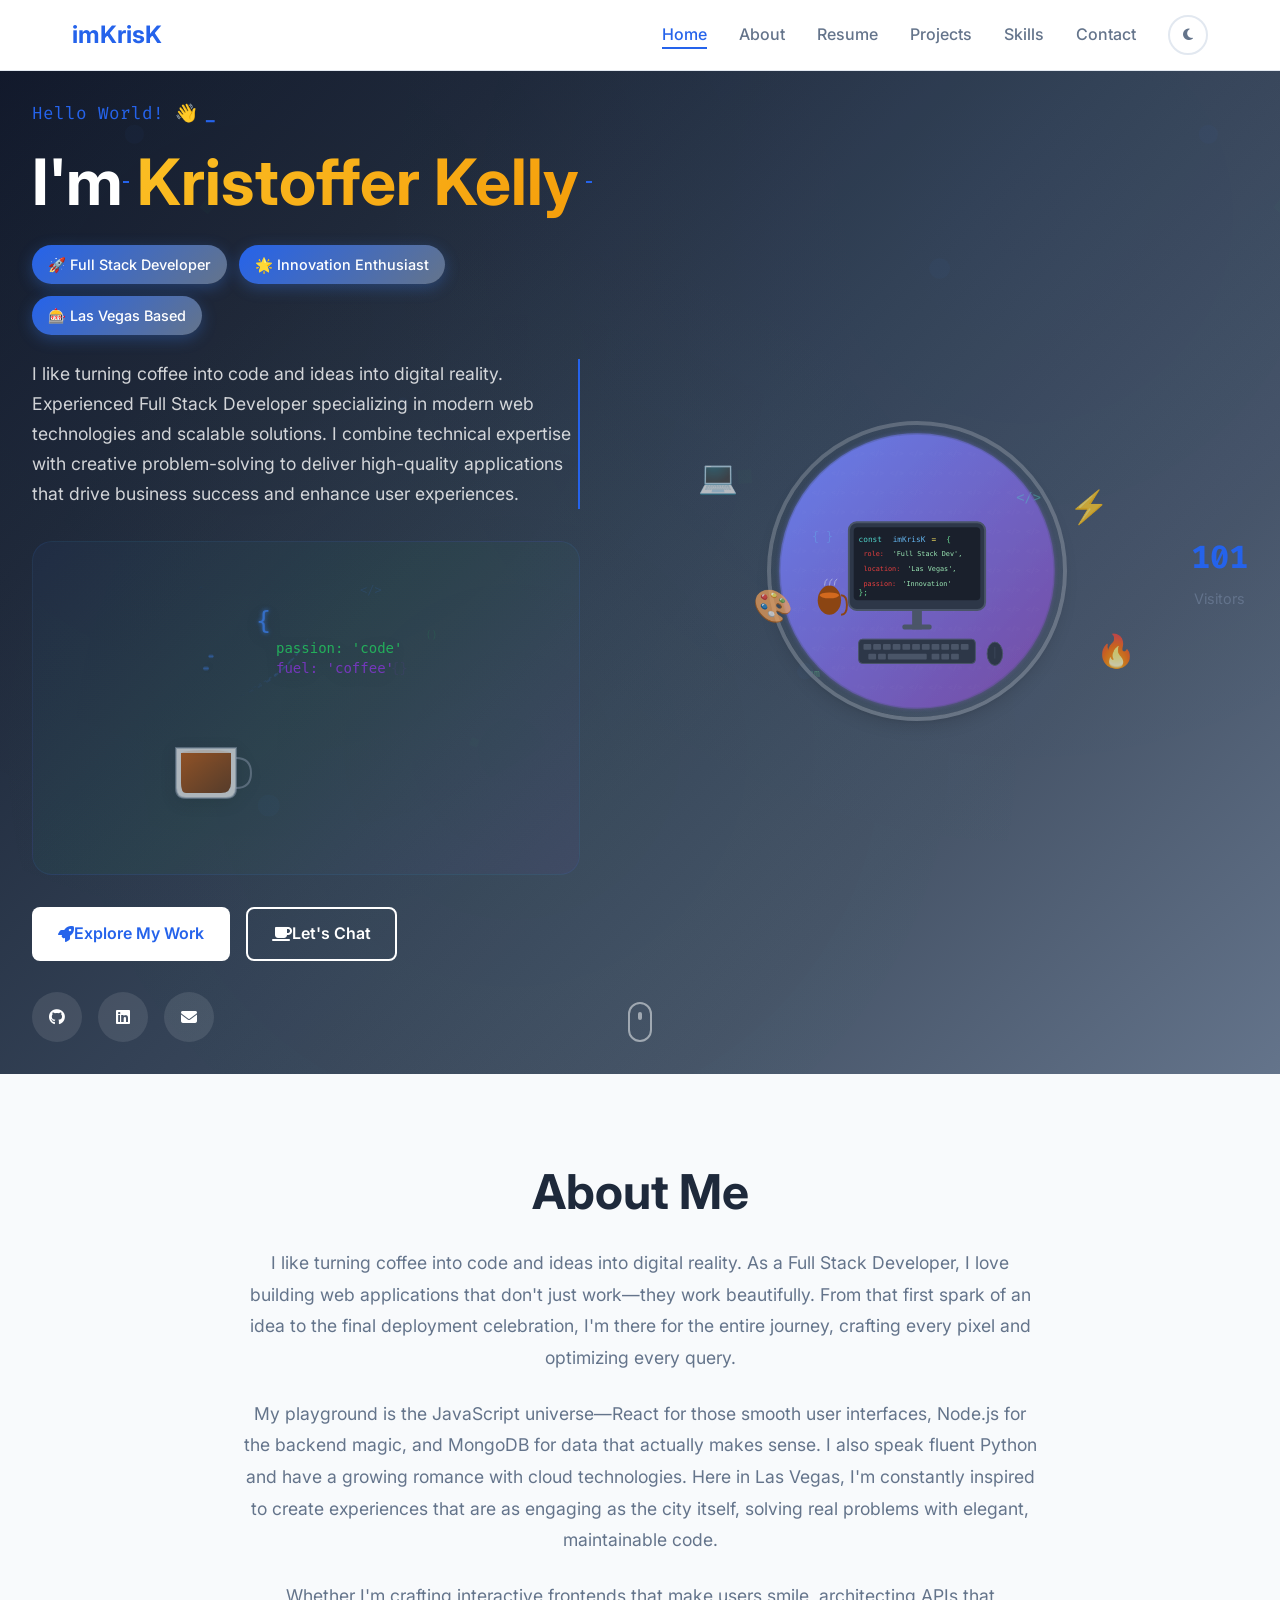
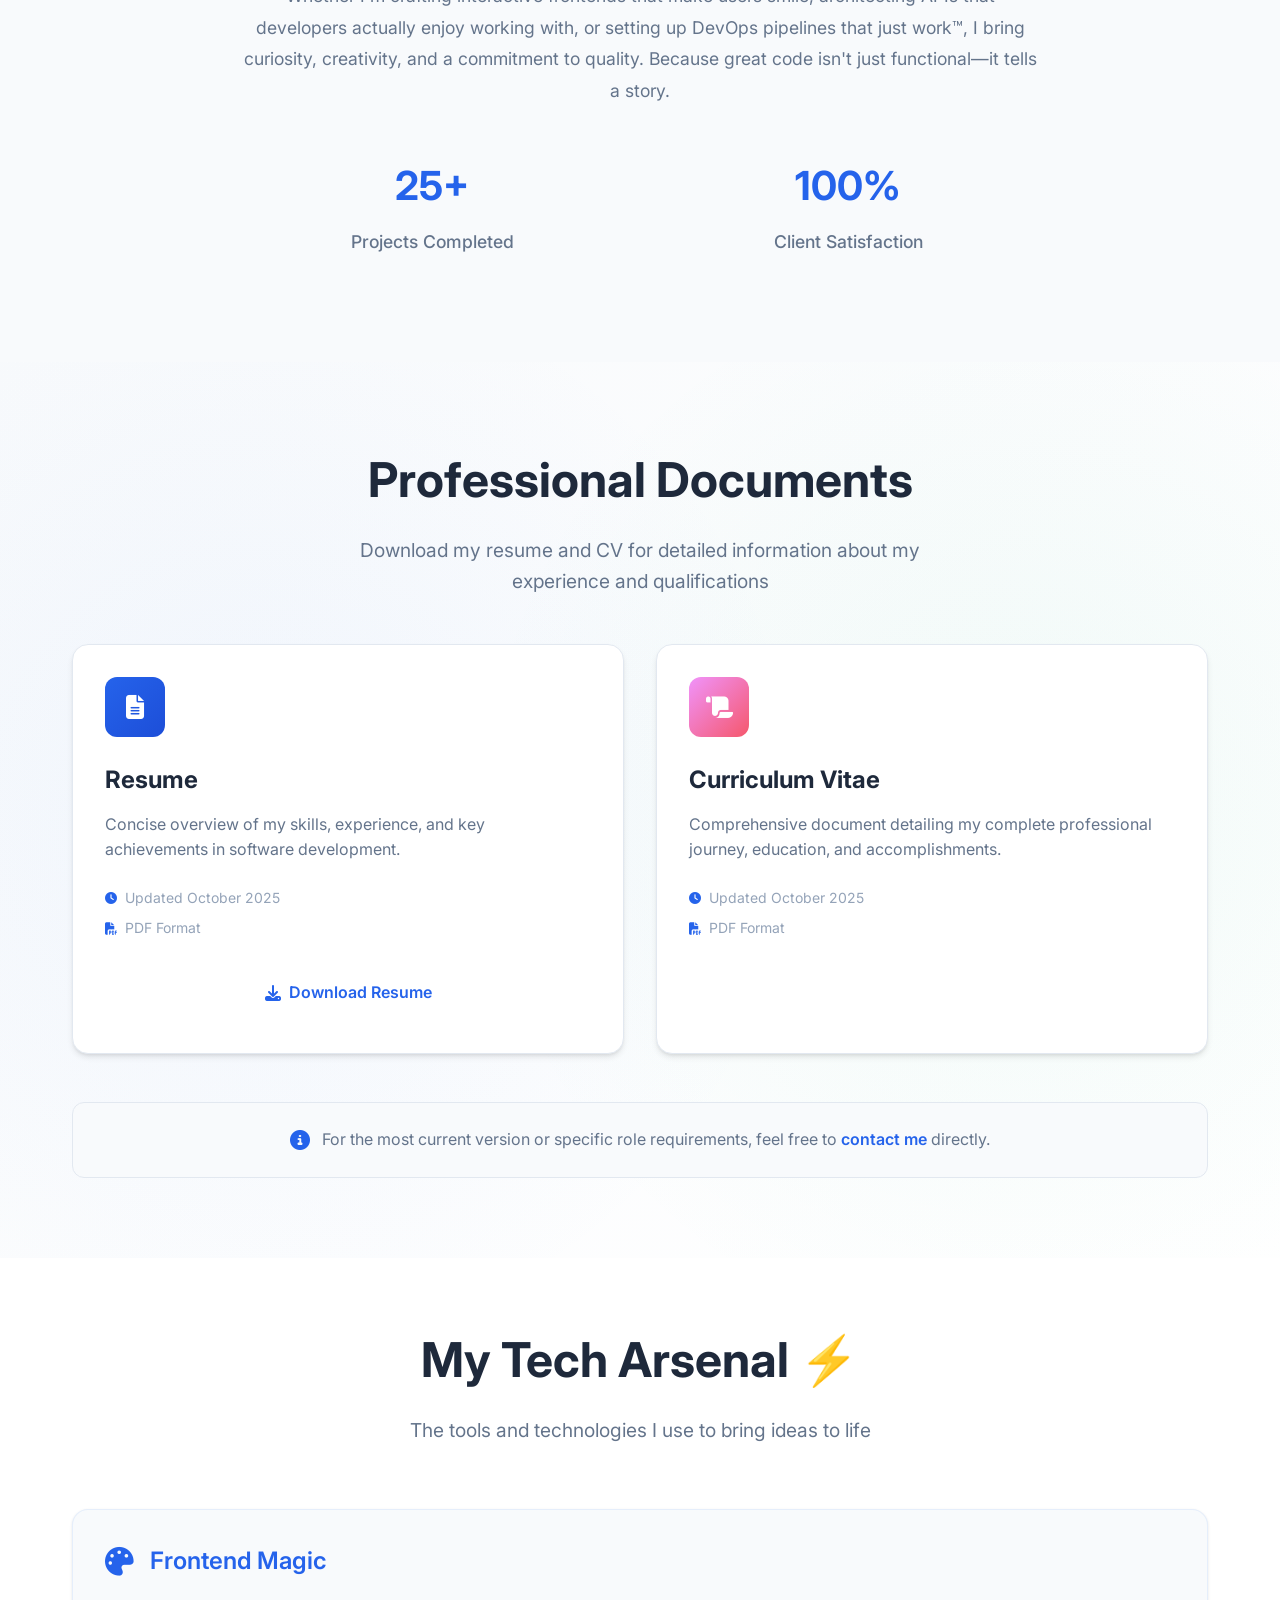
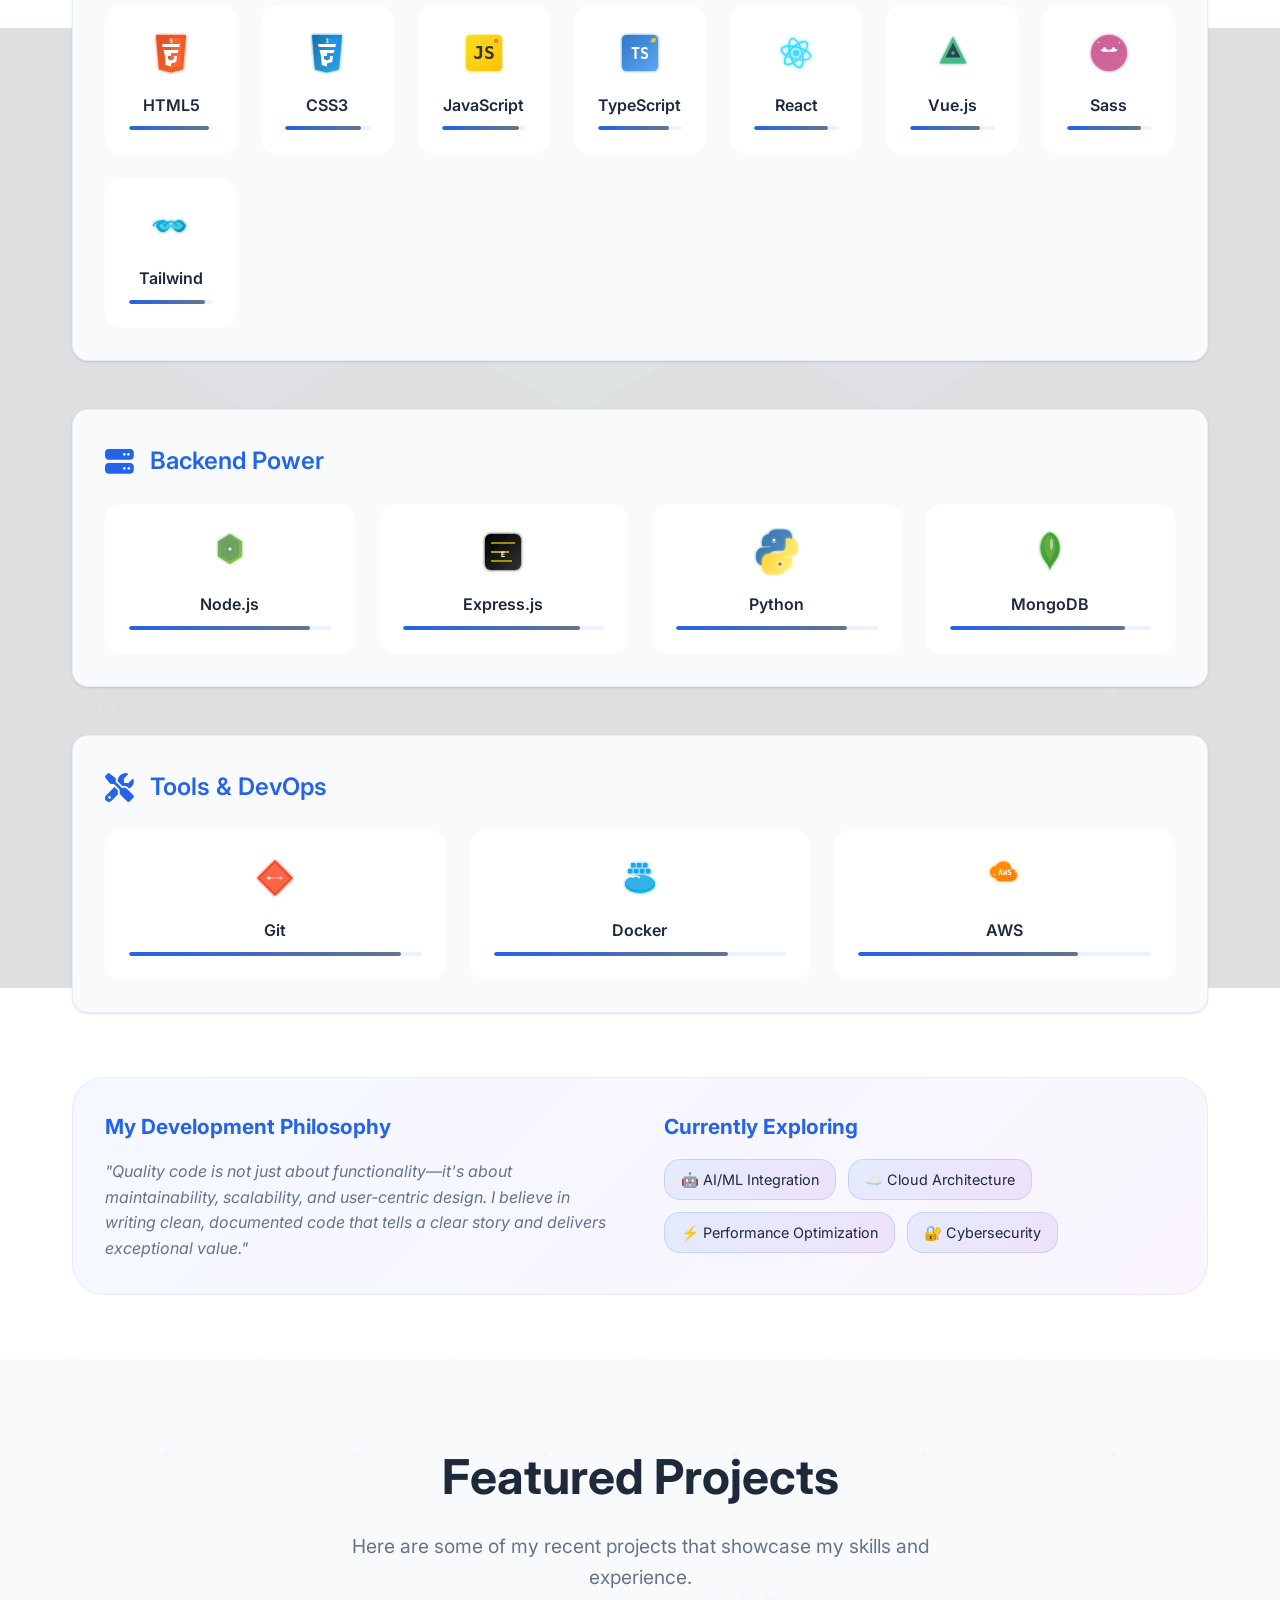
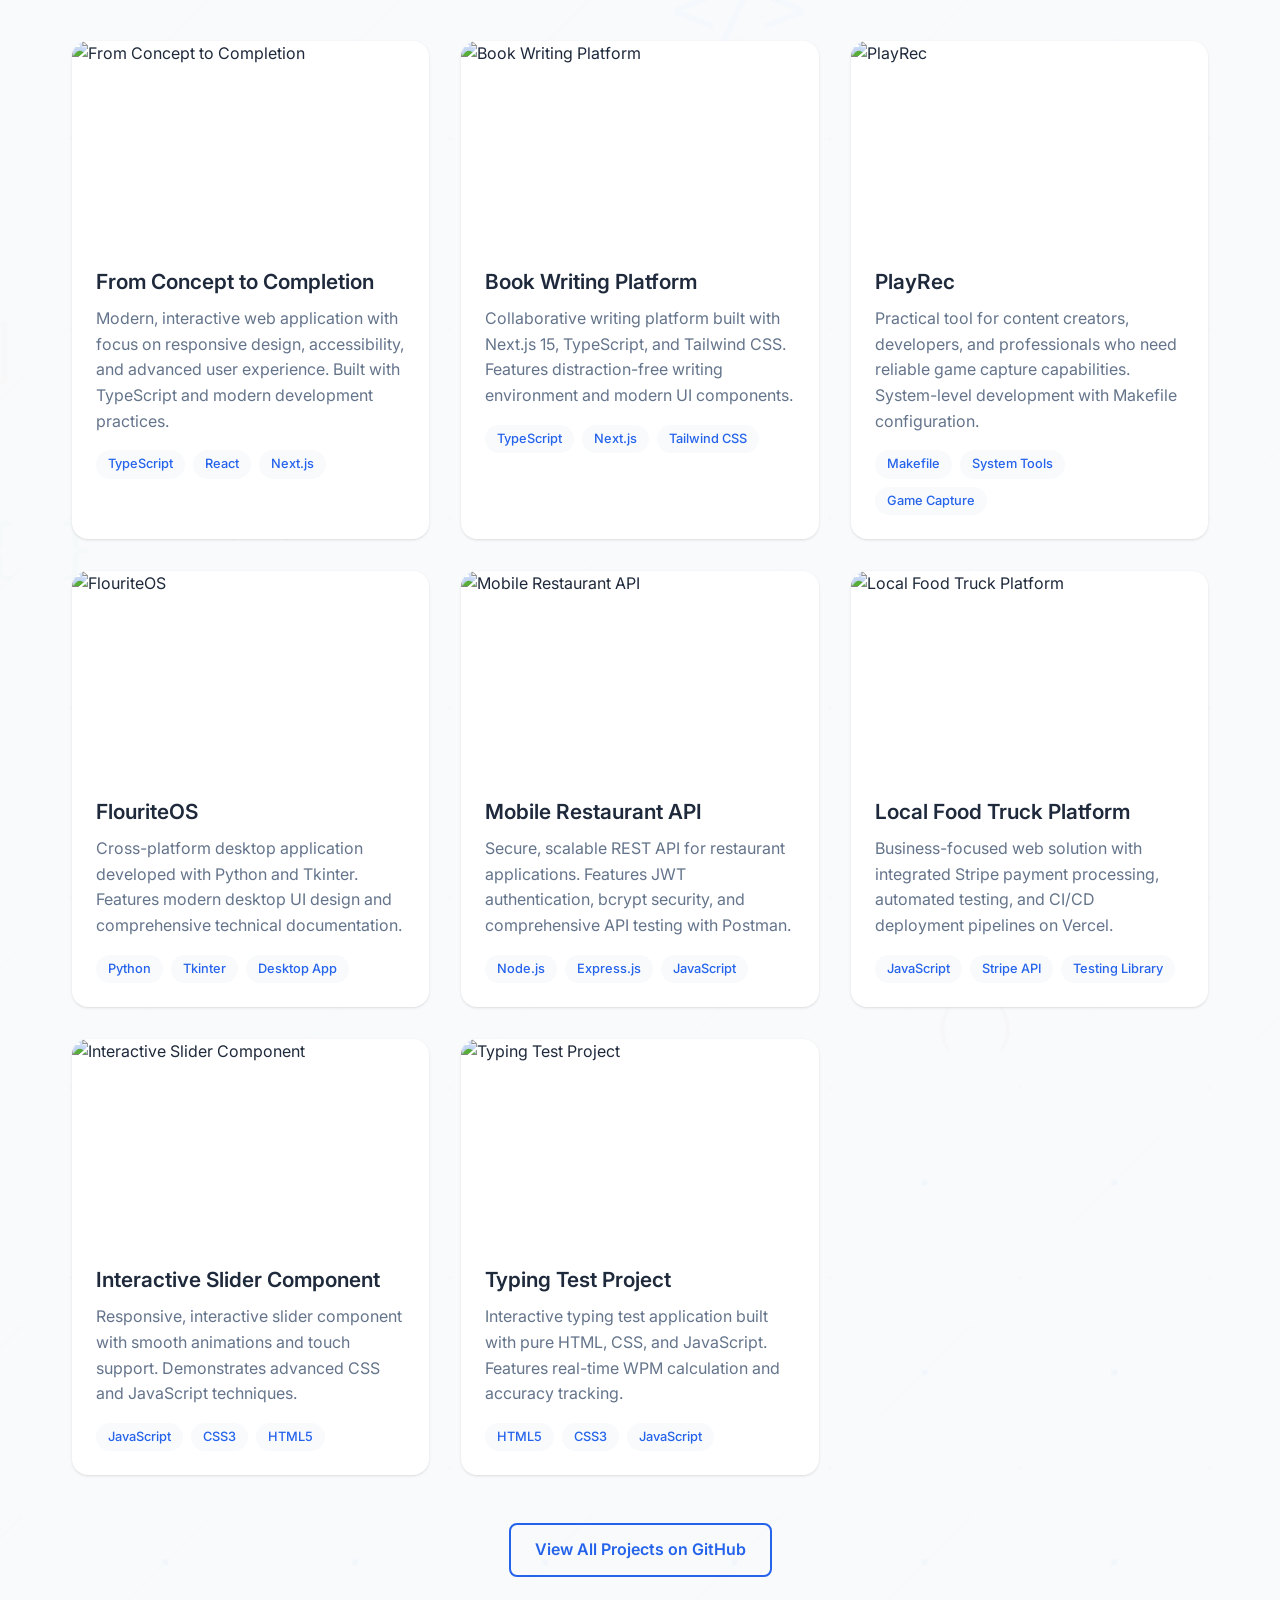
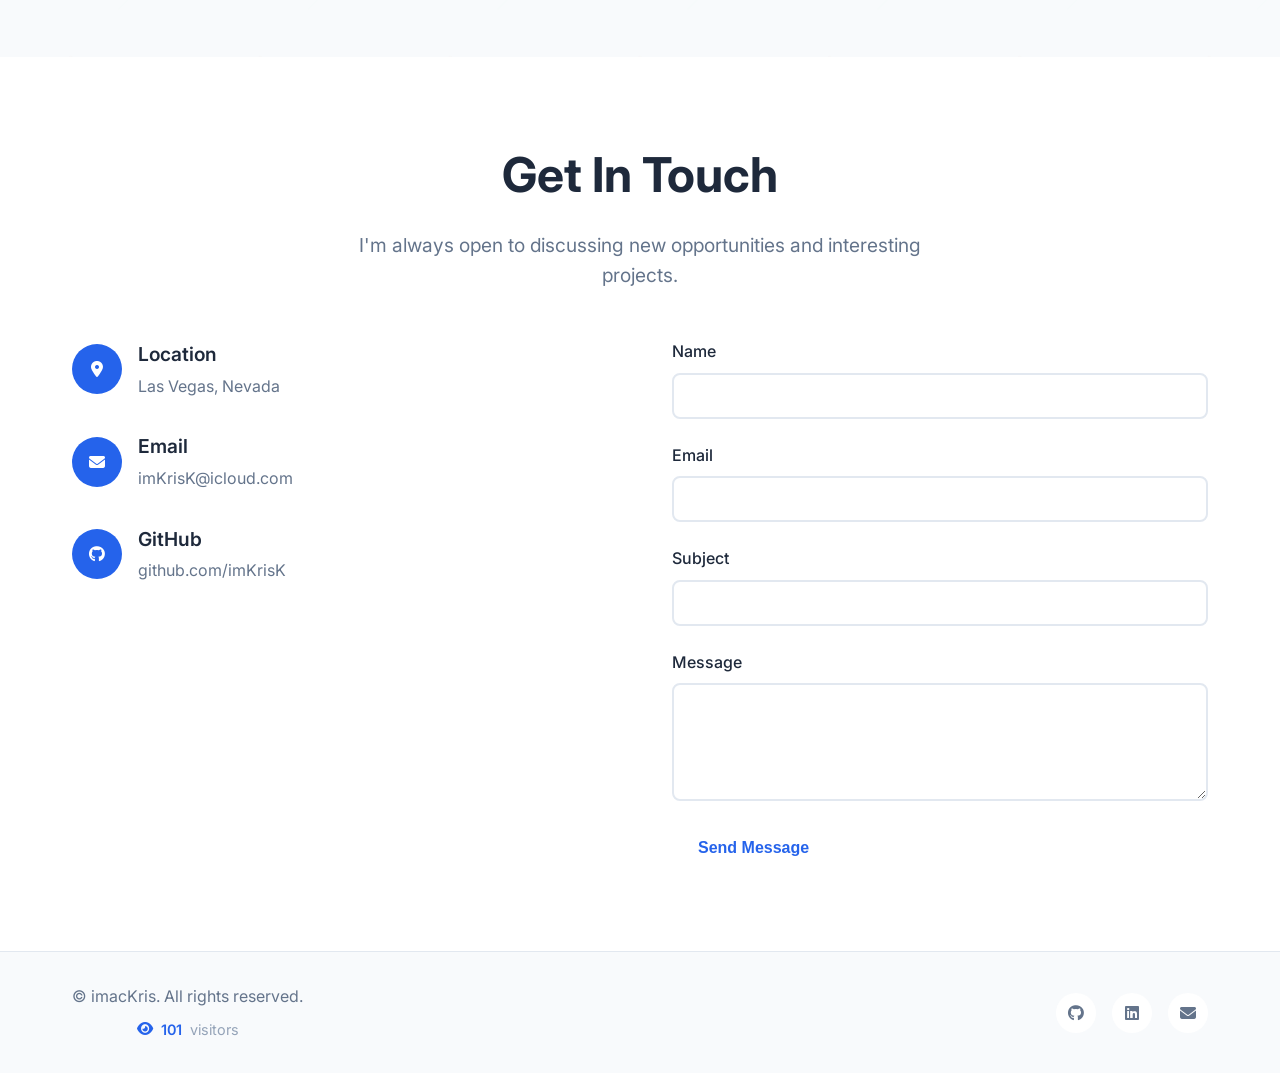
==== commit 1513d8a2: "☕ PHASE 1 COMPLETE: Personality-Driven Coffee-to-Code Animations - Coffee cup transforms into code w" ====
--- a/index.html
+++ b/index.html
@@ -80,7 +80,47 @@
     <section id="home" class="hero">
         <div class="hero-container">
             <div class="hero-content">
-            
+                <div class="hero-greeting">
+                    <span class="greeting-text">Hello World! 👋</span>
+                    <div class="terminal-cursor">_</div>
+                </div>
+                <h1 class="hero-title">
+                    I'm <span class="highlight">Kristoffer Kelly</span>
+                </h1>
+                <div class="hero-tags">
+                    <span class="tag">🚀 Full Stack Developer</span>
+                    <span class="tag">🌟 Innovation Enthusiast</span>
+                    <span class="tag">🎰 Las Vegas Based</span>
+                </div>
+                <p class="hero-description">
+                    I like turning coffee into code and ideas into digital reality. Experienced Full Stack Developer specializing in modern web technologies and scalable solutions. 
+                    I combine technical expertise with creative problem-solving to deliver high-quality applications 
+                    that drive business success and enhance user experiences.
+                </p>
+                <div class="coffee-to-code-container">
+                    <img src="./assets/coffee-to-code-animation.svg" alt="Coffee to Code Animation" class="coffee-animation">
+                </div>
+                <div class="hero-buttons">
+                    <a href="#projects" class="btn btn-primary">
+                        <i class="fas fa-rocket"></i>
+                        Explore My Work
+                    </a>
+                    <a href="#contact" class="btn btn-secondary">
+                        <i class="fas fa-coffee"></i>
+                        Let's Chat
+                    </a>
+                </div>
+                <div class="hero-social">
+                    <a href="https://github.com/imKrisK" target="_blank" aria-label="GitHub">
+                        <i class="fab fa-github"></i>
+                    </a>
+                    <a href="https://linkedin.com/in/kristofferkelly" target="_blank" aria-label="LinkedIn">
+                        <i class="fab fa-linkedin"></i>
+                    </a>
+                    <a href="mailto:imKrisK@icloud.com" aria-label="Email">
+                        <i class="fas fa-envelope"></i>
+                    </a>
+                </div>
             </div>
             <div class="hero-image">
                 <div class="hero-avatar">
--- a/styles.css
+++ b/styles.css
@@ -635,8 +635,14 @@
     background-size: contain;
     background-position: center right;
     background-repeat: no-repeat;
-    opacity: 0.1;
+    opacity: 0.15;
     z-index: 1;
+    animation: skillsGlow 8s ease-in-out infinite;
+}
+
+@keyframes skillsGlow {
+    0%, 100% { opacity: 0.15; transform: scale(1); }
+    50% { opacity: 0.25; transform: scale(1.02); }
 }
 
 .skills .container {
@@ -1334,6 +1340,106 @@
     transform: translateY(0);
 }
 
+/* Coffee to Code Animation Styles */
+.coffee-to-code-container {
+    display: flex;
+    justify-content: center;
+    align-items: center;
+    margin: 2rem 0;
+    padding: 1rem;
+    background: linear-gradient(135deg, rgba(59,130,246,0.05) 0%, rgba(34,197,94,0.05) 50%, rgba(147,51,234,0.05) 100%);
+    border-radius: 20px;
+    border: 1px solid rgba(59,130,246,0.1);
+    backdrop-filter: blur(10px);
+    position: relative;
+    overflow: hidden;
+}
+
+.coffee-to-code-container::before {
+    content: '';
+    position: absolute;
+    top: 0;
+    left: -100%;
+    width: 100%;
+    height: 100%;
+    background: linear-gradient(90deg, transparent, rgba(59,130,246,0.1), transparent);
+    animation: shine 3s infinite;
+}
+
+@keyframes shine {
+    0% { left: -100%; }
+    50% { left: 100%; }
+    100% { left: 100%; }
+}
+
+.coffee-animation {
+    width: 100%;
+    max-width: 400px;
+    height: auto;
+    filter: drop-shadow(0 4px 8px rgba(0,0,0,0.1));
+    transition: transform 0.3s ease;
+}
+
+.coffee-animation:hover {
+    transform: scale(1.05);
+}
+
+/* Enhanced typing animation for personality */
+.hero-description {
+    position: relative;
+    overflow: hidden;
+}
+
+.hero-description::after {
+    content: '';
+    position: absolute;
+    right: 0;
+    top: 0;
+    bottom: 0;
+    width: 2px;
+    background: var(--primary-color);
+    animation: blink 1s infinite;
+}
+
+@keyframes blink {
+    0%, 50% { opacity: 1; }
+    51%, 100% { opacity: 0; }
+}
+
+/* Coffee-themed enhancements for existing elements */
+.hero-buttons .btn:hover {
+    transform: translateY(-3px) scale(1.02);
+    box-shadow: 0 8px 25px rgba(0,0,0,0.15);
+}
+
+.hero-social a:hover {
+    transform: translateY(-2px) rotate(5deg);
+    color: var(--accent-color);
+}
+
+/* Responsive design for coffee animation */
+@media (max-width: 768px) {
+    .coffee-to-code-container {
+        margin: 1.5rem 0;
+        padding: 0.75rem;
+    }
+    
+    .coffee-animation {
+        max-width: 300px;
+    }
+}
+
+@media (max-width: 480px) {
+    .coffee-to-code-container {
+        margin: 1rem 0;
+        padding: 0.5rem;
+    }
+    
+    .coffee-animation {
+        max-width: 250px;
+    }
+}
+
 /* Resume/CV Download Section */
 .resume-download {
     padding: 5rem 0;
@@ -1573,4 +1679,158 @@
 
 .file-unavailable i {
     color: #f59e0b;
+}
+
+/* Advanced Personality-Driven Animations */
+
+/* Coffee Steam Particles for Background */
+.hero::before {
+    content: '';
+    position: absolute;
+    top: 0;
+    left: 0;
+    right: 0;
+    bottom: 0;
+    background-image: 
+        radial-gradient(circle at 20% 30%, rgba(139,69,19,0.03) 0%, transparent 50%),
+        radial-gradient(circle at 80% 20%, rgba(59,130,246,0.03) 0%, transparent 50%),
+        radial-gradient(circle at 40% 70%, rgba(34,197,94,0.03) 0%, transparent 50%);
+    animation: coffeeAroma 15s ease-in-out infinite;
+    pointer-events: none;
+}
+
+@keyframes coffeeAroma {
+    0%, 100% { opacity: 0.3; transform: scale(1); }
+    50% { opacity: 0.6; transform: scale(1.1); }
+}
+
+/* Code Bracket Morphing Effect */
+.hero-title .highlight {
+    position: relative;
+    display: inline-block;
+}
+
+.hero-title .highlight::before,
+.hero-title .highlight::after {
+    content: '';
+    position: absolute;
+    top: 50%;
+    width: 8px;
+    height: 2px;
+    background: var(--primary-color);
+    transform: translateY(-50%);
+    opacity: 0;
+    transition: all 0.3s ease;
+}
+
+.hero-title .highlight::before {
+    left: -15px;
+    animation: leftBracket 2s ease-in-out 3s forwards;
+}
+
+.hero-title .highlight::after {
+    right: -15px;
+    animation: rightBracket 2s ease-in-out 3s forwards;
+}
+
+@keyframes leftBracket {
+    0% { opacity: 0; transform: translateY(-50%) translateX(10px); }
+    50% { opacity: 1; transform: translateY(-50%) translateX(0); }
+    100% { opacity: 1; transform: translateY(-50%) translateX(0) scaleX(0.8); }
+}
+
+@keyframes rightBracket {
+    0% { opacity: 0; transform: translateY(-50%) translateX(-10px); }
+    50% { opacity: 1; transform: translateY(-50%) translateX(0); }
+    100% { opacity: 1; transform: translateY(-50%) translateX(0) scaleX(0.8); }
+}
+
+/* Steam Rising Effect for Social Icons */
+.hero-social a {
+    position: relative;
+    overflow: hidden;
+}
+
+.hero-social a::before {
+    content: '';
+    position: absolute;
+    top: 100%;
+    left: 50%;
+    width: 2px;
+    height: 20px;
+    background: linear-gradient(transparent, rgba(59,130,246,0.3), transparent);
+    transform: translateX(-50%);
+    animation: steamRise 3s ease-in-out infinite;
+    opacity: 0;
+}
+
+.hero-social a:hover::before {
+    animation: steamRiseHover 1s ease-in-out infinite;
+    opacity: 1;
+}
+
+@keyframes steamRise {
+    0% { top: 100%; opacity: 0; }
+    50% { opacity: 0.6; }
+    100% { top: -20px; opacity: 0; }
+}
+
+@keyframes steamRiseHover {
+    0% { top: 100%; opacity: 0; }
+    50% { opacity: 0.8; }
+    100% { top: -20px; opacity: 0; }
+}
+
+/* Coffee Ripple Effect for Buttons */
+.btn {
+    position: relative;
+    overflow: hidden;
+}
+
+.btn::before {
+    content: '';
+    position: absolute;
+    top: 50%;
+    left: 50%;
+    width: 0;
+    height: 0;
+    background: rgba(255,255,255,0.2);
+    border-radius: 50%;
+    transform: translate(-50%, -50%);
+    transition: width 0.6s, height 0.6s;
+}
+
+.btn:hover::before {
+    width: 300px;
+    height: 300px;
+}
+
+/* Performance Optimizations for Animations */
+.coffee-animation,
+.hero-title .highlight,
+.hero-social a,
+.btn {
+    will-change: transform;
+}
+
+.coffee-to-code-container {
+    contain: layout style paint;
+}
+
+/* Reduced motion preferences */
+@media (prefers-reduced-motion: reduce) {
+    .coffee-animation,
+    .hero::before,
+    .hero-title .highlight::before,
+    .hero-title .highlight::after,
+    .hero-social a::before,
+    .btn::before,
+    .skills::before {
+        animation: none;
+        transition: none;
+    }
+    
+    .coffee-to-code-container::before {
+        display: none;
+    }
 }
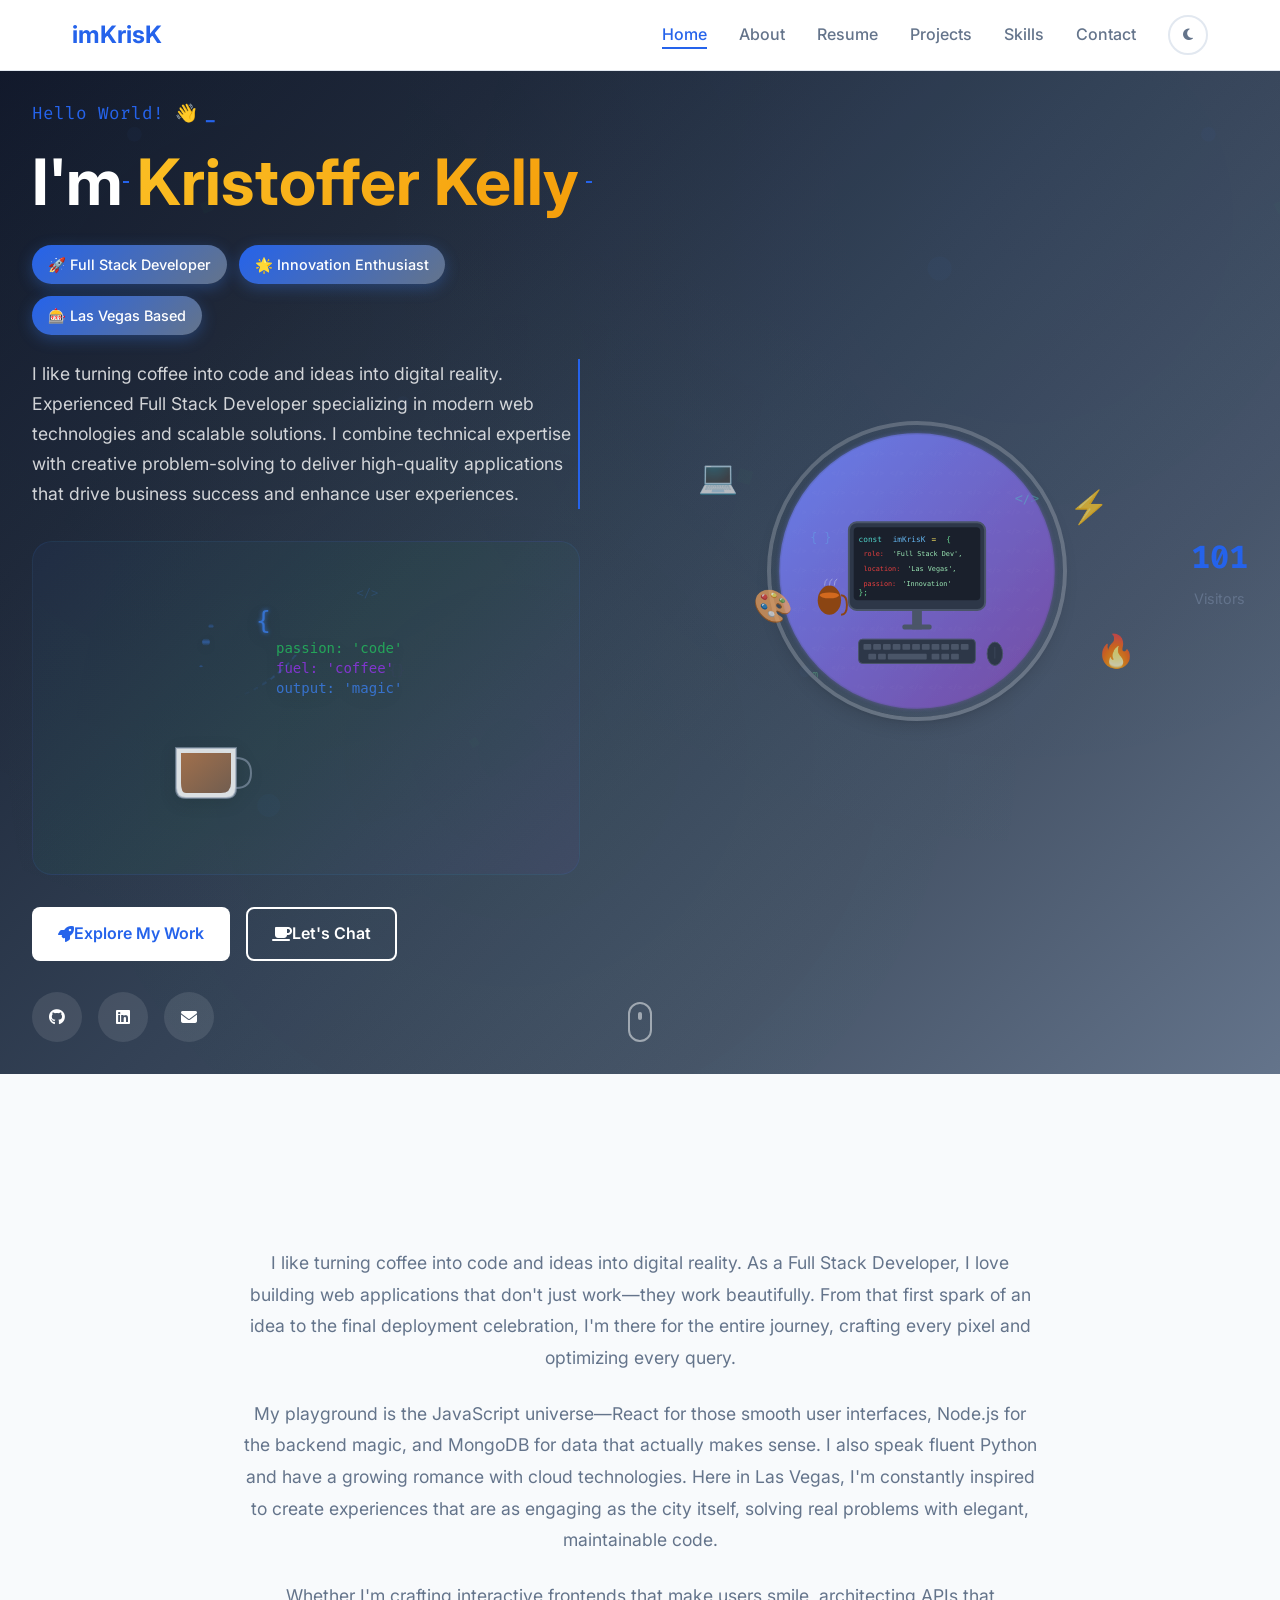
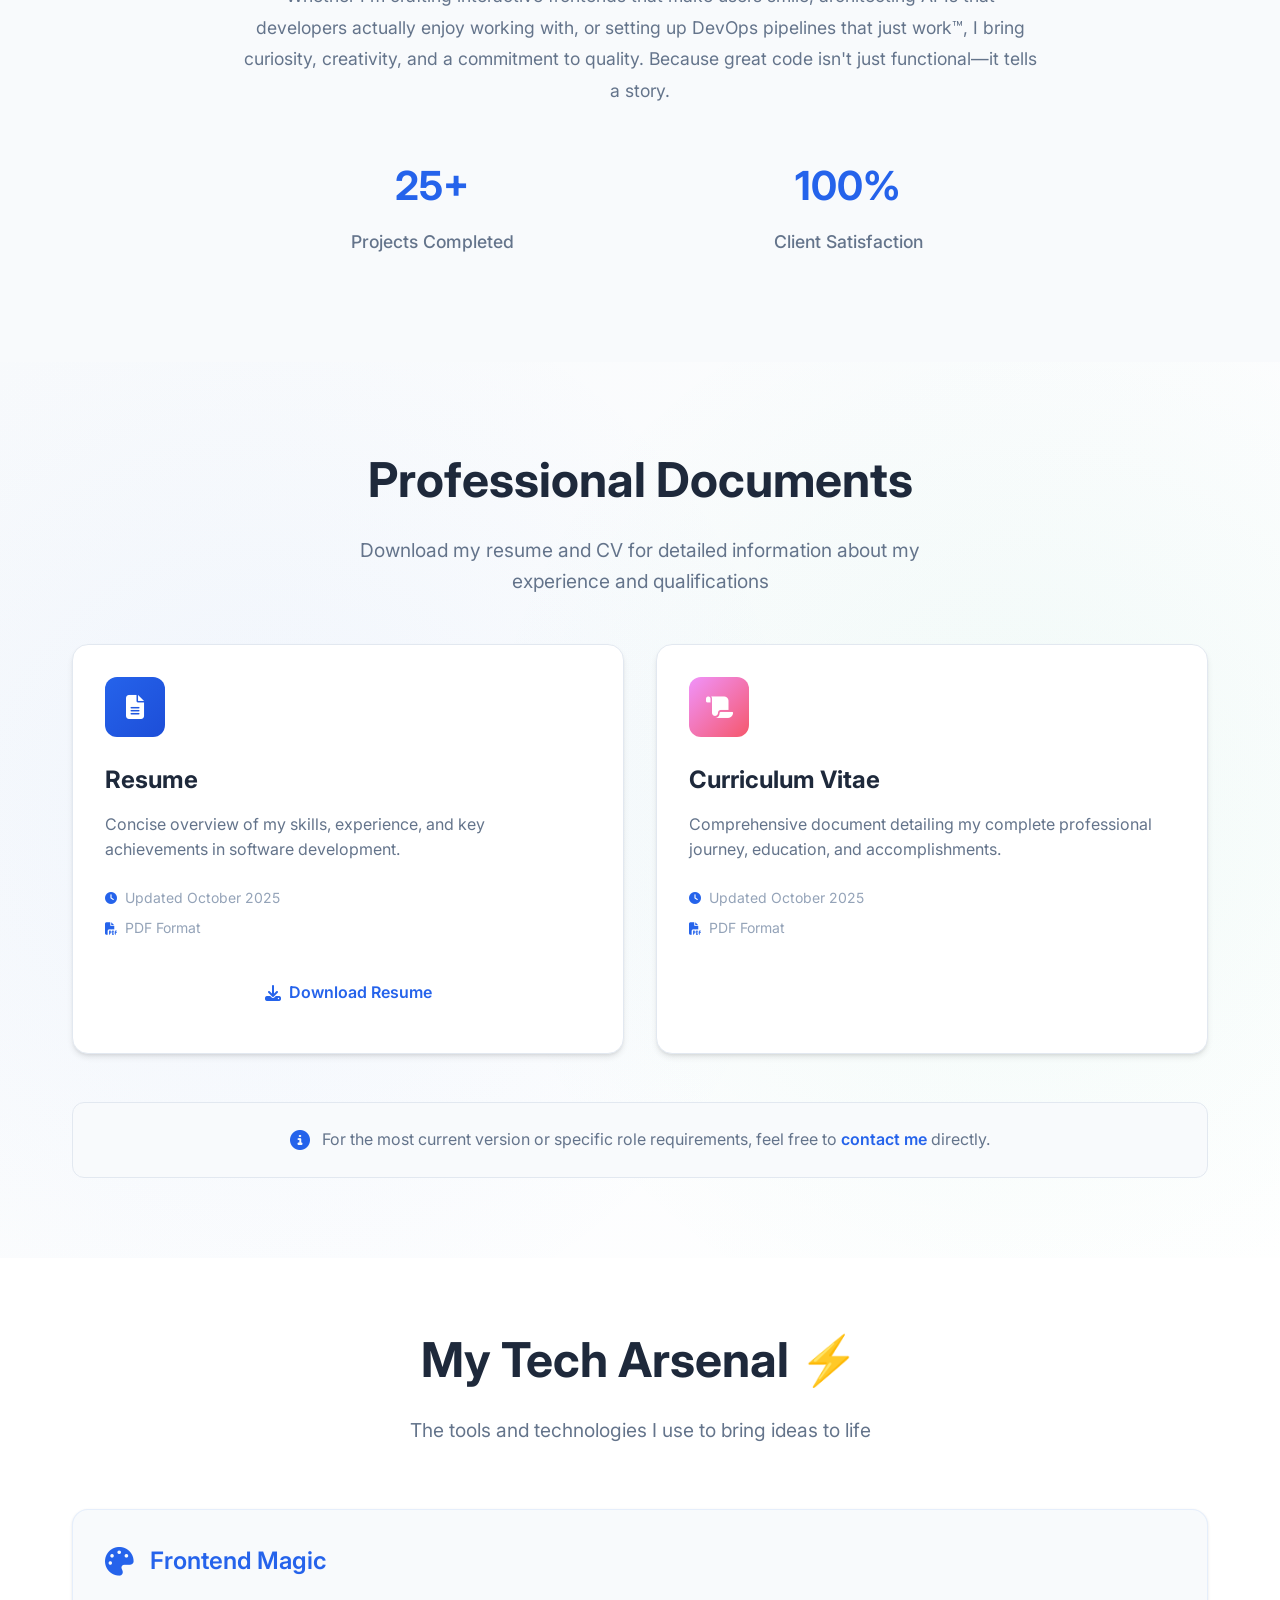
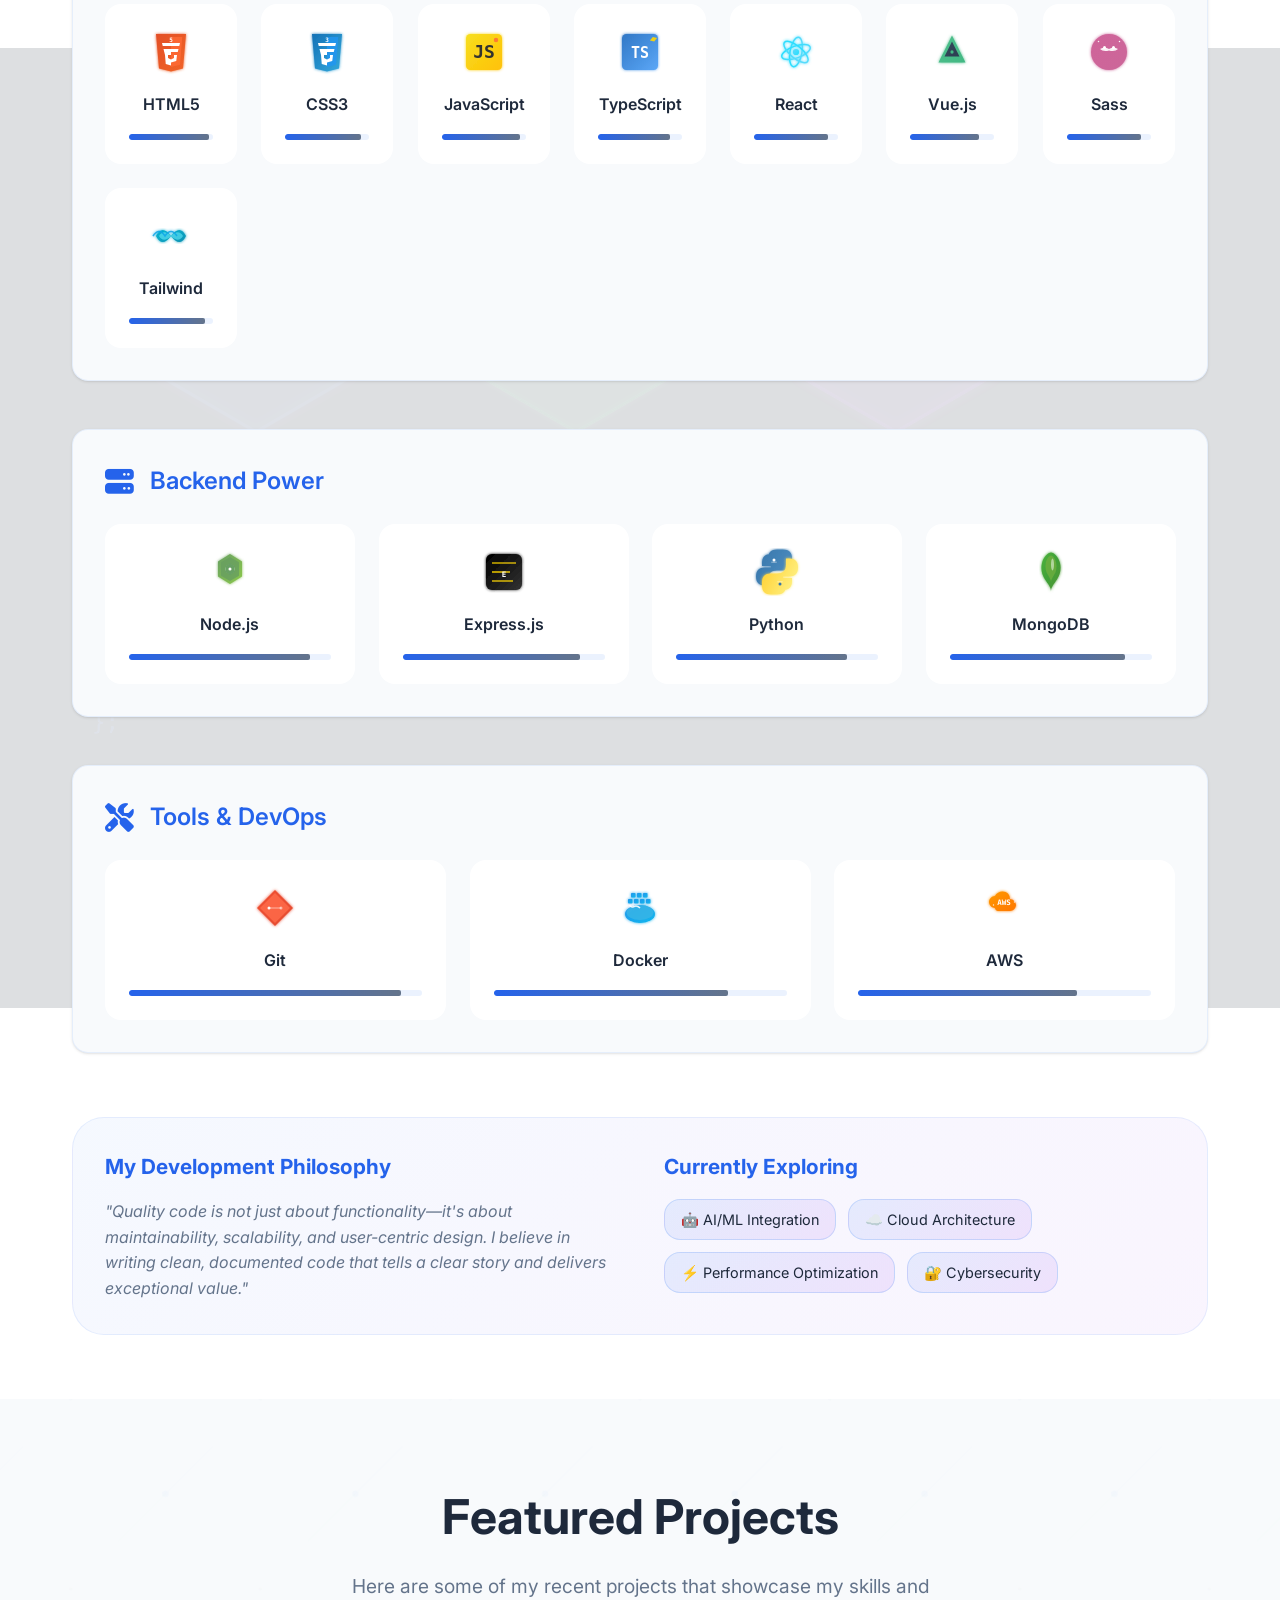
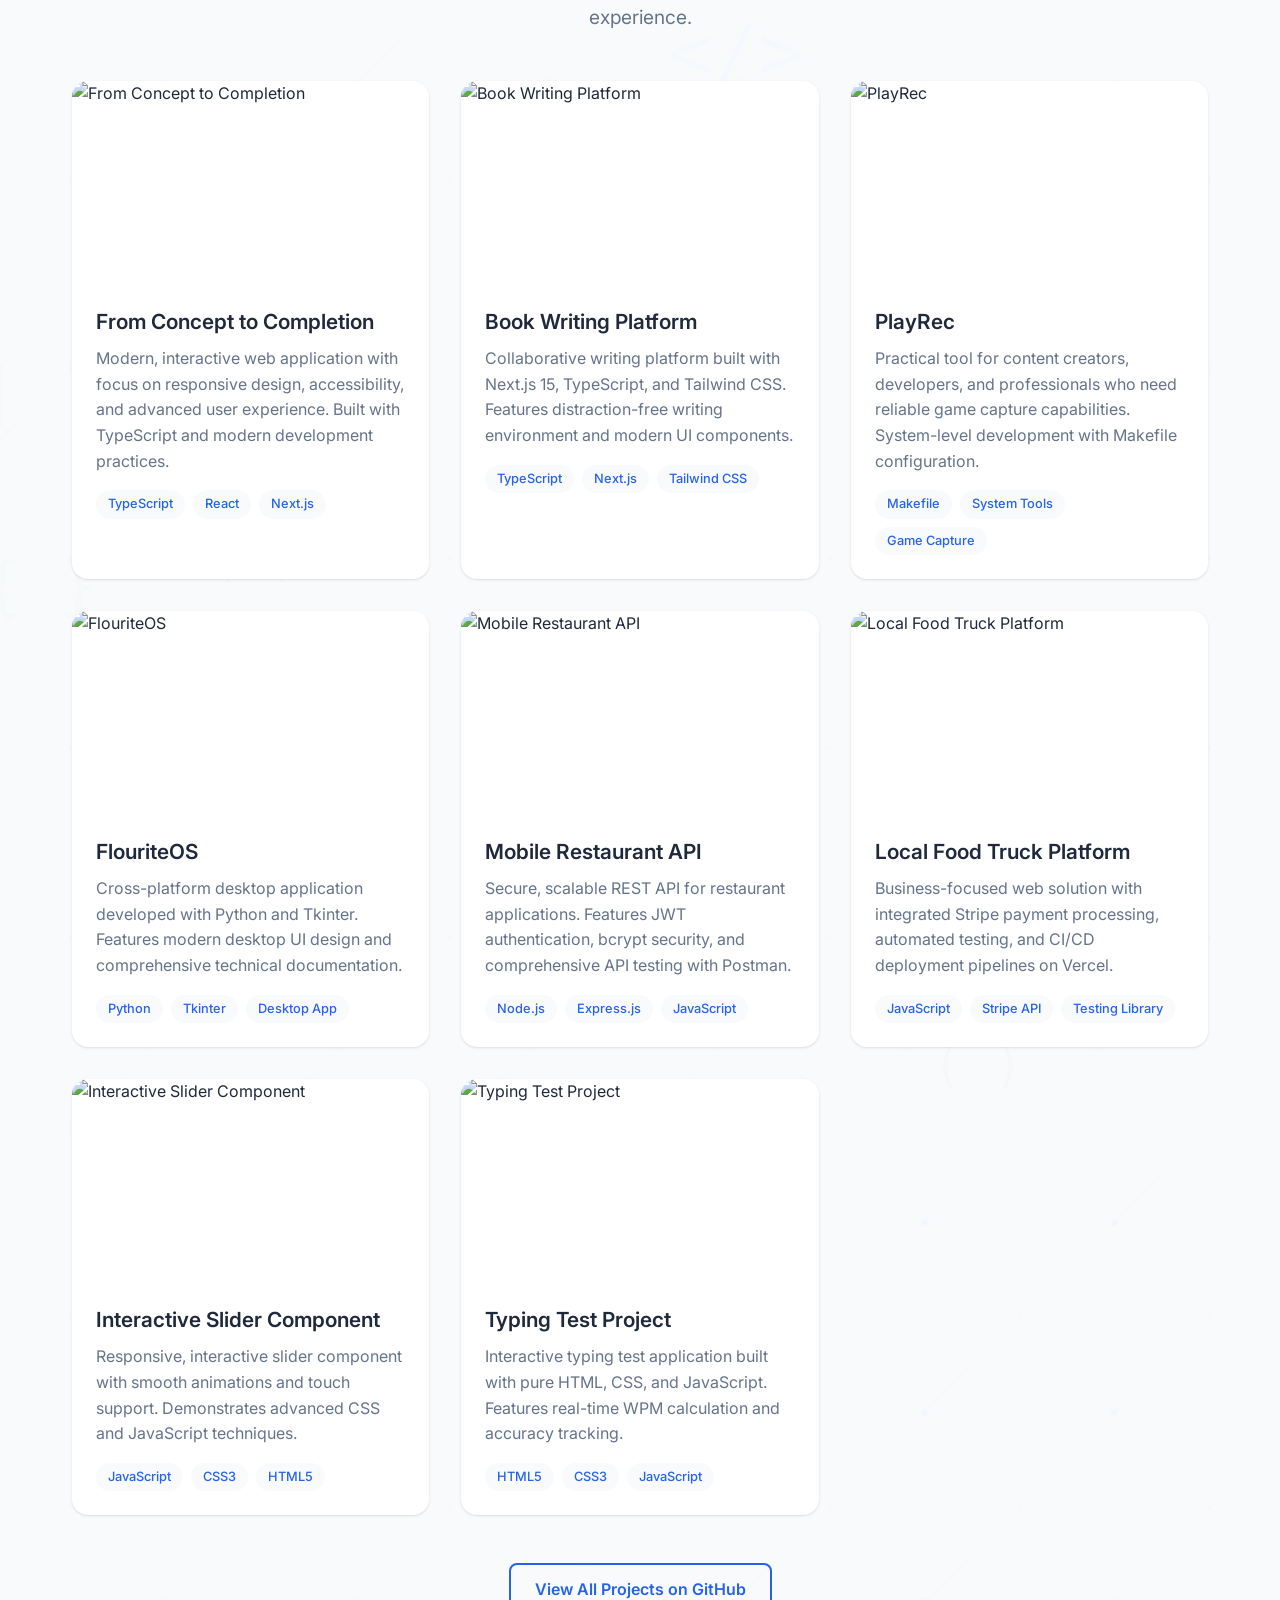
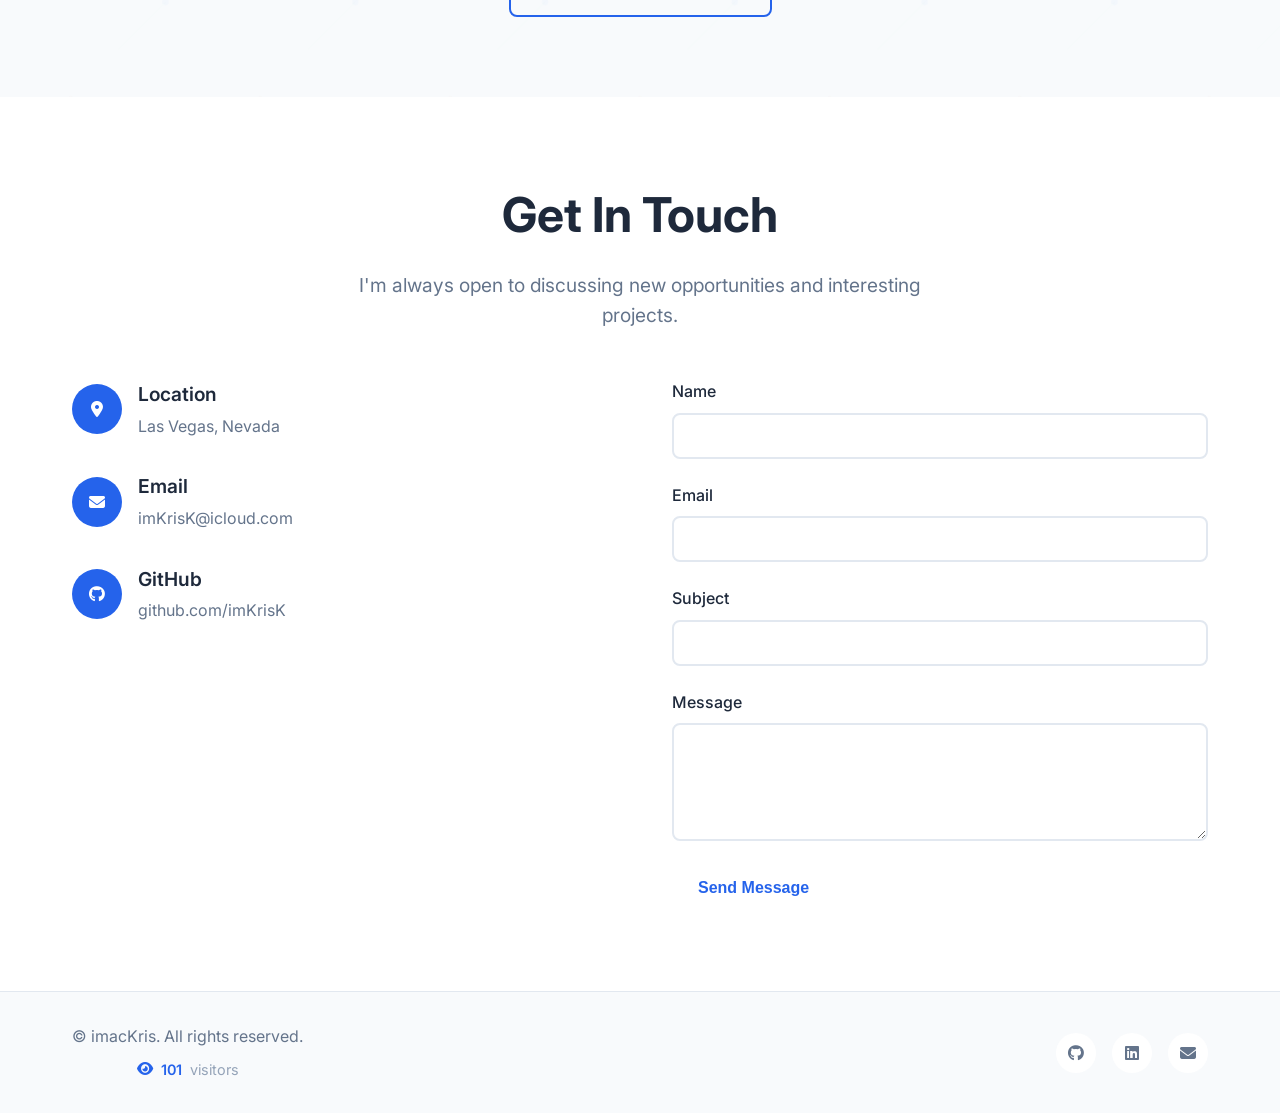
==== commit a8ab6c57: "☕ PHASE 2 COMPLETE: Enhanced Skills Visualization with Coffee-Themed Interactions 🎯 Enhanced Skills " ====
--- a/index.html
+++ b/index.html
@@ -269,60 +269,92 @@
                         Frontend Magic
                     </h3>
                     <div class="skill-icons">
-                        <div class="skill-icon" data-skill="HTML5">
+                        <div class="skill-icon" data-skill="HTML5" tabindex="0" role="button" aria-label="HTML5 skill details">
                             <img src="./assets/icons/html5.svg" alt="HTML5">
                             <span class="skill-name">HTML5</span>
                             <div class="skill-level">
                                 <div class="level-bar" style="--level: 95%"></div>
                             </div>
-                        </div>
-                        <div class="skill-icon" data-skill="CSS3">
+                            <div class="skill-detail-overlay">
+                                <div class="skill-experience">⚡ Advanced semantic markup</div>
+                                <div class="skill-projects">🎯 25+ responsive layouts</div>
+                            </div>
+                        </div>
+                        <div class="skill-icon" data-skill="CSS3" tabindex="0" role="button" aria-label="CSS3 skill details">
                             <img src="./assets/icons/css3.svg" alt="CSS3">
                             <span class="skill-name">CSS3</span>
                             <div class="skill-level">
                                 <div class="level-bar" style="--level: 90%"></div>
                             </div>
-                        </div>
-                        <div class="skill-icon" data-skill="JavaScript">
+                            <div class="skill-detail-overlay">
+                                <div class="skill-experience">🎨 Advanced animations & Grid</div>
+                                <div class="skill-projects">✨ Custom design systems</div>
+                            </div>
+                        </div>
+                        <div class="skill-icon" data-skill="JavaScript" tabindex="0" role="button" aria-label="JavaScript skill details">
                             <img src="./assets/icons/javascript.svg" alt="JavaScript">
                             <span class="skill-name">JavaScript</span>
                             <div class="skill-level">
                                 <div class="level-bar" style="--level: 92%"></div>
                             </div>
-                        </div>
-                        <div class="skill-icon" data-skill="TypeScript">
+                            <div class="skill-detail-overlay">
+                                <div class="skill-experience">🚀 ES6+ & Async mastery</div>
+                                <div class="skill-projects">⚡ Performance optimization</div>
+                            </div>
+                        </div>
+                        <div class="skill-icon" data-skill="TypeScript" tabindex="0" role="button" aria-label="TypeScript skill details">
                             <img src="./assets/icons/typescript.svg" alt="TypeScript">
                             <span class="skill-name">TypeScript</span>
                             <div class="skill-level">
                                 <div class="level-bar" style="--level: 85%"></div>
                             </div>
-                        </div>
-                        <div class="skill-icon" data-skill="React">
+                            <div class="skill-detail-overlay">
+                                <div class="skill-experience">🛡️ Type-safe architectures</div>
+                                <div class="skill-projects">🔧 Enterprise applications</div>
+                            </div>
+                        </div>
+                        <div class="skill-icon" data-skill="React" tabindex="0" role="button" aria-label="React skill details">
                             <img src="./assets/icons/react.svg" alt="React">
                             <span class="skill-name">React</span>
                             <div class="skill-level">
                                 <div class="level-bar" style="--level: 88%"></div>
                             </div>
-                        </div>
-                        <div class="skill-icon" data-skill="Vue.js">
+                            <div class="skill-detail-overlay">
+                                <div class="skill-experience">⚛️ Hooks & Context expert</div>
+                                <div class="skill-projects">🌟 Dynamic UIs & SPAs</div>
+                            </div>
+                        </div>
+                        <div class="skill-icon" data-skill="Vue.js" tabindex="0" role="button" aria-label="Vue.js skill details">
                             <img src="./assets/icons/vuejs.svg" alt="Vue.js">
                             <span class="skill-name">Vue.js</span>
                             <div class="skill-level">
                                 <div class="level-bar" style="--level: 82%"></div>
                             </div>
-                        </div>
-                        <div class="skill-icon" data-skill="Sass">
+                            <div class="skill-detail-overlay">
+                                <div class="skill-experience">💚 Composition API fluency</div>
+                                <div class="skill-projects">🎯 Progressive web apps</div>
+                            </div>
+                        </div>
+                        <div class="skill-icon" data-skill="Sass" tabindex="0" role="button" aria-label="Sass skill details">
                             <img src="./assets/icons/sass.svg" alt="Sass">
                             <span class="skill-name">Sass</span>
                             <div class="skill-level">
                                 <div class="level-bar" style="--level: 88%"></div>
                             </div>
-                        </div>
-                        <div class="skill-icon" data-skill="Tailwind CSS">
+                            <div class="skill-detail-overlay">
+                                <div class="skill-experience">💎 Mixins & modular CSS</div>
+                                <div class="skill-projects">🎨 Scalable stylesheets</div>
+                            </div>
+                        </div>
+                        <div class="skill-icon" data-skill="Tailwind CSS" tabindex="0" role="button" aria-label="Tailwind CSS skill details">
                             <img src="./assets/icons/tailwind.svg" alt="Tailwind CSS">
                             <span class="skill-name">Tailwind</span>
                             <div class="skill-level">
                                 <div class="level-bar" style="--level: 90%"></div>
+                            </div>
+                            <div class="skill-detail-overlay">
+                                <div class="skill-experience">🌊 Utility-first mastery</div>
+                                <div class="skill-projects">⚡ Rapid prototyping</div>
                             </div>
                         </div>
                     </div>
@@ -341,6 +373,10 @@
                             <div class="skill-level">
                                 <div class="level-bar" style="--level: 90%"></div>
                             </div>
+                            <div class="skill-detail-overlay">
+                                <div class="skill-experience">⚡ Server-side JavaScript expert</div>
+                                <div class="skill-projects">🚀 RESTful APIs & microservices</div>
+                            </div>
                         </div>
                         <div class="skill-icon" data-skill="Express.js">
                             <img src="./assets/icons/express.svg" alt="Express.js">
@@ -348,6 +384,10 @@
                             <div class="skill-level">
                                 <div class="level-bar" style="--level: 88%"></div>
                             </div>
+                            <div class="skill-detail-overlay">
+                                <div class="skill-experience">🛣️ Middleware & routing mastery</div>
+                                <div class="skill-projects">🔐 Authentication systems</div>
+                            </div>
                         </div>
                         <div class="skill-icon" data-skill="Python">
                             <img src="./assets/icons/python.svg" alt="Python">
@@ -355,12 +395,20 @@
                             <div class="skill-level">
                                 <div class="level-bar" style="--level: 85%"></div>
                             </div>
+                            <div class="skill-detail-overlay">
+                                <div class="skill-experience">🐍 Django & automation scripts</div>
+                                <div class="skill-projects">📊 Data processing & APIs</div>
+                            </div>
                         </div>
                         <div class="skill-icon" data-skill="MongoDB">
                             <img src="./assets/icons/mongodb.svg" alt="MongoDB">
                             <span class="skill-name">MongoDB</span>
                             <div class="skill-level">
                                 <div class="level-bar" style="--level: 87%"></div>
+                            </div>
+                            <div class="skill-detail-overlay">
+                                <div class="skill-experience">🍃 NoSQL & aggregation pipelines</div>
+                                <div class="skill-projects">💾 Scalable data architecture</div>
                             </div>
                         </div>
                     </div>
@@ -379,6 +427,10 @@
                             <div class="skill-level">
                                 <div class="level-bar" style="--level: 93%"></div>
                             </div>
+                            <div class="skill-detail-overlay">
+                                <div class="skill-experience">🌿 Advanced branching strategies</div>
+                                <div class="skill-projects">🔄 CI/CD & collaboration</div>
+                            </div>
                         </div>
                         <div class="skill-icon" data-skill="Docker">
                             <img src="./assets/icons/docker.svg" alt="Docker">
@@ -386,12 +438,20 @@
                             <div class="skill-level">
                                 <div class="level-bar" style="--level: 80%"></div>
                             </div>
+                            <div class="skill-detail-overlay">
+                                <div class="skill-experience">🐳 Containerization & orchestration</div>
+                                <div class="skill-projects">☁️ Deployment automation</div>
+                            </div>
                         </div>
                         <div class="skill-icon" data-skill="AWS">
                             <img src="./assets/icons/aws.svg" alt="AWS">
                             <span class="skill-name">AWS</span>
                             <div class="skill-level">
                                 <div class="level-bar" style="--level: 75%"></div>
+                            </div>
+                            <div class="skill-detail-overlay">
+                                <div class="skill-experience">☁️ Cloud infrastructure design</div>
+                                <div class="skill-projects">🚀 Scalable deployments</div>
                             </div>
                         </div>
                     </div>
--- a/styles.css
+++ b/styles.css
@@ -624,6 +624,7 @@
     padding: 4rem 0;
 }
 
+/* Enhanced Skills Background with Coffee Brewing Animation */
 .skills::before {
     content: '';
     position: absolute;
@@ -637,12 +638,65 @@
     background-repeat: no-repeat;
     opacity: 0.15;
     z-index: 1;
-    animation: skillsGlow 8s ease-in-out infinite;
-}
-
-@keyframes skillsGlow {
-    0%, 100% { opacity: 0.15; transform: scale(1); }
-    50% { opacity: 0.25; transform: scale(1.02); }
+    animation: skillsBrewingCycle 12s ease-in-out infinite;
+    transform-origin: center;
+}
+
+@keyframes skillsBrewingCycle {
+    0%, 100% { 
+        opacity: 0.15; 
+        transform: scale(1) rotate(0deg);
+        filter: hue-rotate(0deg) brightness(1);
+    }
+    25% { 
+        opacity: 0.25; 
+        transform: scale(1.02) rotate(0.5deg);
+        filter: hue-rotate(10deg) brightness(1.1);
+    }
+    50% { 
+        opacity: 0.3; 
+        transform: scale(1.05) rotate(0deg);
+        filter: hue-rotate(20deg) brightness(1.2);
+    }
+    75% { 
+        opacity: 0.2; 
+        transform: scale(1.02) rotate(-0.5deg);
+        filter: hue-rotate(10deg) brightness(1.1);
+    }
+}
+
+/* Coffee aroma particles floating around skills */
+.skills::after {
+    content: '';
+    position: absolute;
+    top: 10%;
+    left: 15%;
+    width: 20px;
+    height: 20px;
+    background: radial-gradient(circle, rgba(139, 69, 19, 0.3) 0%, transparent 70%);
+    border-radius: 50%;
+    opacity: 0;
+    animation: coffeearomaFloat 8s ease-in-out infinite;
+    z-index: 2;
+}
+
+@keyframes coffeearomaFloat {
+    0%, 100% { 
+        transform: translateY(0) translateX(0) scale(0.5);
+        opacity: 0;
+    }
+    25% { 
+        transform: translateY(-50px) translateX(20px) scale(1);
+        opacity: 0.6;
+    }
+    50% { 
+        transform: translateY(-100px) translateX(-10px) scale(0.8);
+        opacity: 0.4;
+    }
+    75% { 
+        transform: translateY(-80px) translateX(30px) scale(1.2);
+        opacity: 0.2;
+    }
 }
 
 .skills .container {
@@ -672,13 +726,73 @@
     border-radius: 2rem;
     padding: 2.5rem;
     box-shadow: 0 10px 30px rgba(0, 0, 0, 0.1);
-    transition: transform var(--transition-medium);
+    transition: all var(--transition-medium);
     border: 1px solid rgba(59, 130, 246, 0.1);
+    position: relative;
+    overflow: hidden;
+}
+
+/* Coffee steam effect for skill categories */
+.skill-category::before {
+    content: '';
+    position: absolute;
+    top: -50%;
+    left: 20%;
+    width: 4px;
+    height: 100px;
+    background: linear-gradient(0deg, transparent 0%, rgba(139, 69, 19, 0.3) 50%, transparent 100%);
+    border-radius: 2px;
+    opacity: 0;
+    animation: coffeesteam1 4s ease-in-out infinite;
+    transform: rotate(-5deg);
+}
+
+.skill-category::after {
+    content: '';
+    position: absolute;
+    top: -50%;
+    right: 25%;
+    width: 3px;
+    height: 80px;
+    background: linear-gradient(0deg, transparent 0%, rgba(139, 69, 19, 0.2) 50%, transparent 100%);
+    border-radius: 2px;
+    opacity: 0;
+    animation: coffeesteam2 4s ease-in-out infinite 0.5s;
+    transform: rotate(8deg);
+}
+
+.skill-category:hover::before,
+.skill-category:hover::after {
+    opacity: 1;
+}
+
+@keyframes coffeesteam1 {
+    0%, 100% { 
+        transform: translateY(0) rotate(-5deg) scaleY(0.8); 
+        opacity: 0; 
+    }
+    50% { 
+        transform: translateY(-20px) rotate(-8deg) scaleY(1.2); 
+        opacity: 0.6; 
+    }
+}
+
+@keyframes coffeesteam2 {
+    0%, 100% { 
+        transform: translateY(0) rotate(8deg) scaleY(0.9); 
+        opacity: 0; 
+    }
+    50% { 
+        transform: translateY(-15px) rotate(12deg) scaleY(1.1); 
+        opacity: 0.4; 
+    }
 }
 
 .skill-category:hover {
-    transform: translateY(-5px);
-    box-shadow: 0 20px 40px rgba(0, 0, 0, 0.15);
+    transform: translateY(-8px) scale(1.01);
+    box-shadow: 0 25px 50px rgba(139, 69, 19, 0.15), 0 0 30px rgba(59, 130, 246, 0.1);
+    border-color: rgba(139, 69, 19, 0.2);
+    background: linear-gradient(135deg, var(--surface-color) 0%, rgba(139, 69, 19, 0.02) 100%);
 }
 
 .category-title {
@@ -689,11 +803,39 @@
     font-weight: 700;
     margin-bottom: 2rem;
     color: var(--text-primary);
+    position: relative;
 }
 
 .category-title i {
     color: var(--primary-color);
     font-size: 1.8rem;
+    transition: all 0.3s ease;
+    position: relative;
+}
+
+/* Coffee brewing effect for category icons */
+.skill-category:hover .category-title i {
+    color: rgba(139, 69, 19, 0.8);
+    transform: scale(1.1) rotate(5deg);
+    filter: drop-shadow(0 0 8px rgba(139, 69, 19, 0.4));
+}
+
+/* Add coffee bean decoration */
+.category-title::after {
+    content: '☕';
+    position: absolute;
+    right: -2rem;
+    top: 50%;
+    transform: translateY(-50%) scale(0);
+    opacity: 0;
+    transition: all 0.4s ease;
+    font-size: 1.2rem;
+    color: rgba(139, 69, 19, 0.6);
+}
+
+.skill-category:hover .category-title::after {
+    transform: translateY(-50%) scale(1) rotate(15deg);
+    opacity: 1;
 }
 
 /* Skill Icons */
@@ -731,9 +873,66 @@
     left: 100%;
 }
 
+/* Coffee-themed skill enhancement overlay */
+.skill-icon::after {
+    content: '';
+    position: absolute;
+    top: 50%;
+    left: 50%;
+    transform: translate(-50%, -50%) scale(0);
+    width: 20px;
+    height: 20px;
+    background: radial-gradient(circle, rgba(139, 69, 19, 0.3) 0%, transparent 70%);
+    border-radius: 50%;
+    opacity: 0;
+    transition: all 0.4s ease-out;
+    z-index: -1;
+}
+
+.skill-icon:hover::after {
+    transform: translate(-50%, -50%) scale(8);
+    opacity: 1;
+}
+
 .skill-icon:hover {
-    transform: translateY(-5px);
-    box-shadow: 0 15px 30px rgba(59, 130, 246, 0.2);
+    transform: translateY(-8px) scale(1.02);
+    box-shadow: 0 20px 40px rgba(59, 130, 246, 0.3);
+    background: linear-gradient(135deg, var(--background-color) 0%, rgba(139, 69, 19, 0.05) 100%);
+}
+
+/* Skill detail overlay */
+.skill-detail-overlay {
+    position: absolute;
+    top: -100%;
+    left: 0;
+    right: 0;
+    background: linear-gradient(135deg, rgba(139, 69, 19, 0.95) 0%, rgba(59, 130, 246, 0.95) 100%);
+    color: white;
+    padding: 1rem;
+    border-radius: 1rem;
+    opacity: 0;
+    transform: translateY(20px);
+    transition: all 0.3s ease-out;
+    z-index: 20;
+    backdrop-filter: blur(10px);
+    border: 1px solid rgba(255, 255, 255, 0.2);
+}
+
+.skill-icon:hover .skill-detail-overlay {
+    top: 0;
+    opacity: 1;
+    transform: translateY(0);
+}
+
+.skill-experience {
+    font-size: 0.9rem;
+    margin-bottom: 0.5rem;
+    opacity: 0.9;
+}
+
+.skill-projects {
+    font-size: 0.8rem;
+    opacity: 0.8;
 }
 
 .skill-icon img {
@@ -754,13 +953,71 @@
     text-align: center;
 }
 
-/* Skill Level Bar */
+/* Enhanced Skill Level Bar with Coffee Brewing Effect */
 .skill-level {
     width: 100%;
-    height: 4px;
+    height: 6px;
     background: rgba(59, 130, 246, 0.1);
-    border-radius: 2px;
+    border-radius: 3px;
     overflow: hidden;
+    position: relative;
+    margin-top: 0.5rem;
+}
+
+.skill-level::before {
+    content: '';
+    position: absolute;
+    top: 0;
+    left: 0;
+    height: 100%;
+    width: 0;
+    background: linear-gradient(90deg, 
+        rgba(139, 69, 19, 0.6) 0%, 
+        rgba(205, 133, 63, 0.8) 25%, 
+        var(--primary-color) 50%, 
+        var(--secondary-color) 100%);
+    border-radius: 3px;
+    animation: brewingProgress 2s ease-out forwards;
+    animation-delay: 0.5s;
+}
+
+.skill-icon:hover .skill-level::before {
+    animation: brewingProgressHover 0.6s ease-out forwards;
+    box-shadow: 0 0 10px rgba(139, 69, 19, 0.6);
+}
+
+@keyframes brewingProgress {
+    0% { 
+        width: 0; 
+        background: linear-gradient(90deg, rgba(139, 69, 19, 0.3) 0%, rgba(139, 69, 19, 0.3) 100%);
+    }
+    30% { 
+        width: calc(var(--level) * 0.3); 
+        background: linear-gradient(90deg, rgba(139, 69, 19, 0.6) 0%, rgba(205, 133, 63, 0.6) 100%);
+    }
+    60% { 
+        width: calc(var(--level) * 0.7); 
+        background: linear-gradient(90deg, rgba(139, 69, 19, 0.8) 0%, rgba(205, 133, 63, 0.8) 50%, rgba(59, 130, 246, 0.6) 100%);
+    }
+    100% { 
+        width: var(--level); 
+        background: linear-gradient(90deg, rgba(139, 69, 19, 0.6) 0%, rgba(205, 133, 63, 0.8) 25%, var(--primary-color) 50%, var(--secondary-color) 100%);
+    }
+}
+
+@keyframes brewingProgressHover {
+    0% { 
+        transform: scaleY(1); 
+        filter: brightness(1);
+    }
+    50% { 
+        transform: scaleY(1.5); 
+        filter: brightness(1.3);
+    }
+    100% { 
+        transform: scaleY(1.2); 
+        filter: brightness(1.1);
+    }
 }
 
 .level-bar {
@@ -1242,12 +1499,44 @@
     }
 
     .skill-category {
-        padding: 1.5rem;
+        padding: 2rem;
+        border-radius: 1.5rem;
     }
 
     .skill-icons {
         grid-template-columns: repeat(auto-fit, minmax(100px, 1fr));
         gap: 1rem;
+    }
+    
+    /* Enhanced mobile interactions for Phase 2 */
+    .skill-icon {
+        padding: 1rem;
+    }
+    
+    .skill-icon:active {
+        transform: translateY(-4px) scale(0.98);
+        transition: all 0.1s ease;
+    }
+    
+    .skill-detail-overlay {
+        font-size: 0.8rem;
+        padding: 0.8rem;
+    }
+    
+    .skill-experience,
+    .skill-projects {
+        font-size: 0.75rem;
+    }
+    
+    .category-title::after {
+        right: -1.5rem;
+        font-size: 1rem;
+    }
+    
+    /* Optimize animations for mobile performance */
+    .skill-category::before,
+    .skill-category::after {
+        animation-duration: 6s;
     }
 
     .skills-philosophy {
@@ -1811,6 +2100,19 @@
 .hero-social a,
 .btn {
     will-change: transform;
+}
+
+/* Phase 2 Performance Optimizations for Enhanced Skills */
+.skill-icon,
+.skill-category,
+.category-title i {
+    will-change: transform, opacity, filter;
+    contain: layout style paint;
+}
+
+.skill-detail-overlay {
+    will-change: transform, opacity;
+    contain: layout style;
 }
 
 .coffee-to-code-container {
@@ -1830,7 +2132,60 @@
         transition: none;
     }
     
+    /* Phase 2 Reduced Motion for Enhanced Skills */
+    .skill-icon::after,
+    .skill-category::before,
+    .skill-category::after,
+    .skills::after {
+        animation: none !important;
+        display: none;
+    }
+    
+    .skill-level::before {
+        animation: none !important;
+        width: var(--level);
+        transition: none;
+    }
+    
+    .skill-icon:hover,
+    .skill-category:hover {
+        transform: translateY(-2px) !important;
+        transition: transform 0.2s ease;
+    }
+    
     .coffee-to-code-container::before {
         display: none;
     }
+}
+
+/* Focus accessibility for keyboard navigation */
+.skill-icon:focus {
+    outline: 2px solid var(--primary-color);
+    outline-offset: 2px;
+    transform: translateY(-5px);
+    box-shadow: 0 0 20px rgba(59, 130, 246, 0.3);
+}
+
+.skill-icon:focus .skill-detail-overlay {
+    opacity: 1;
+    transform: translateY(0);
+    top: 0;
+}
+
+/* High contrast mode support */
+@media (prefers-contrast: high) {
+    .skill-detail-overlay {
+        background: var(--text-primary);
+        color: var(--background-color);
+        border: 2px solid var(--primary-color);
+    }
+    
+    .skill-category::before,
+    .skill-category::after {
+        display: none;
+    }
+    
+    .skill-icon::after {
+        display: none;
+    }
 }
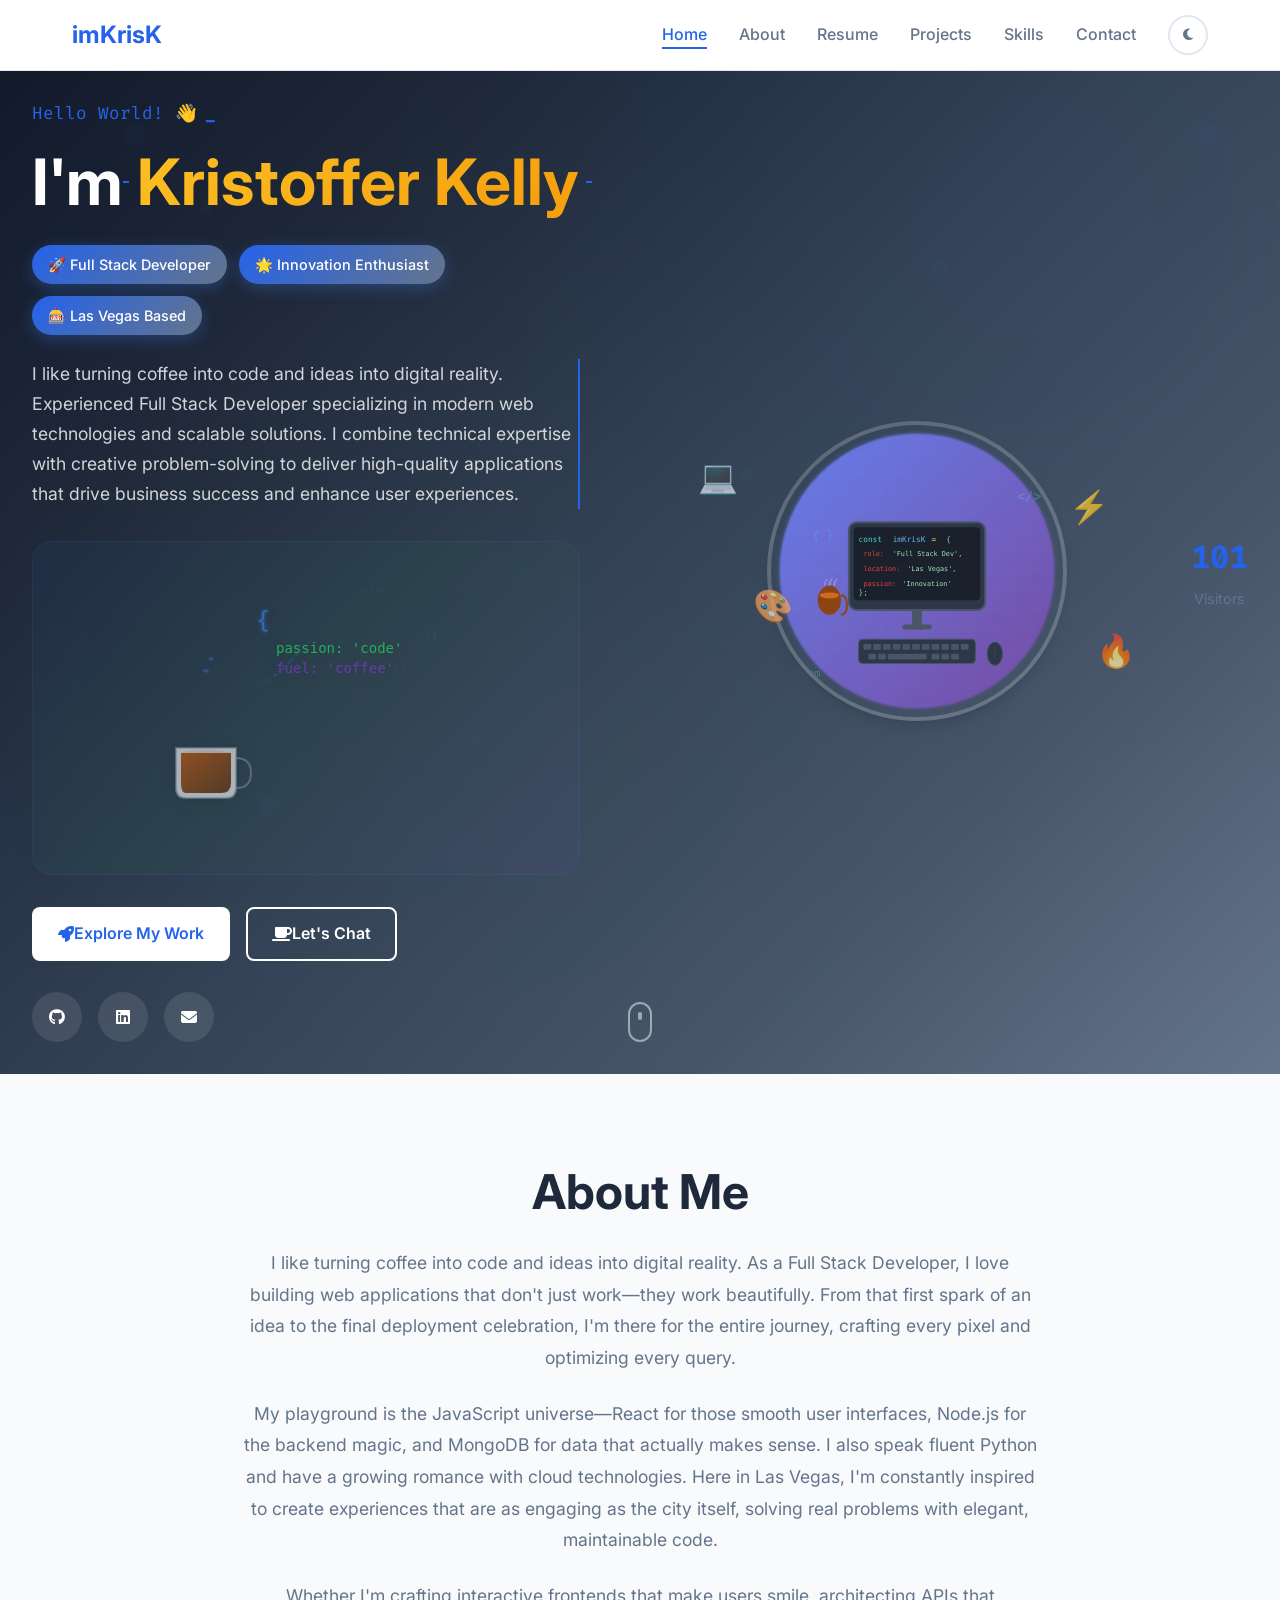
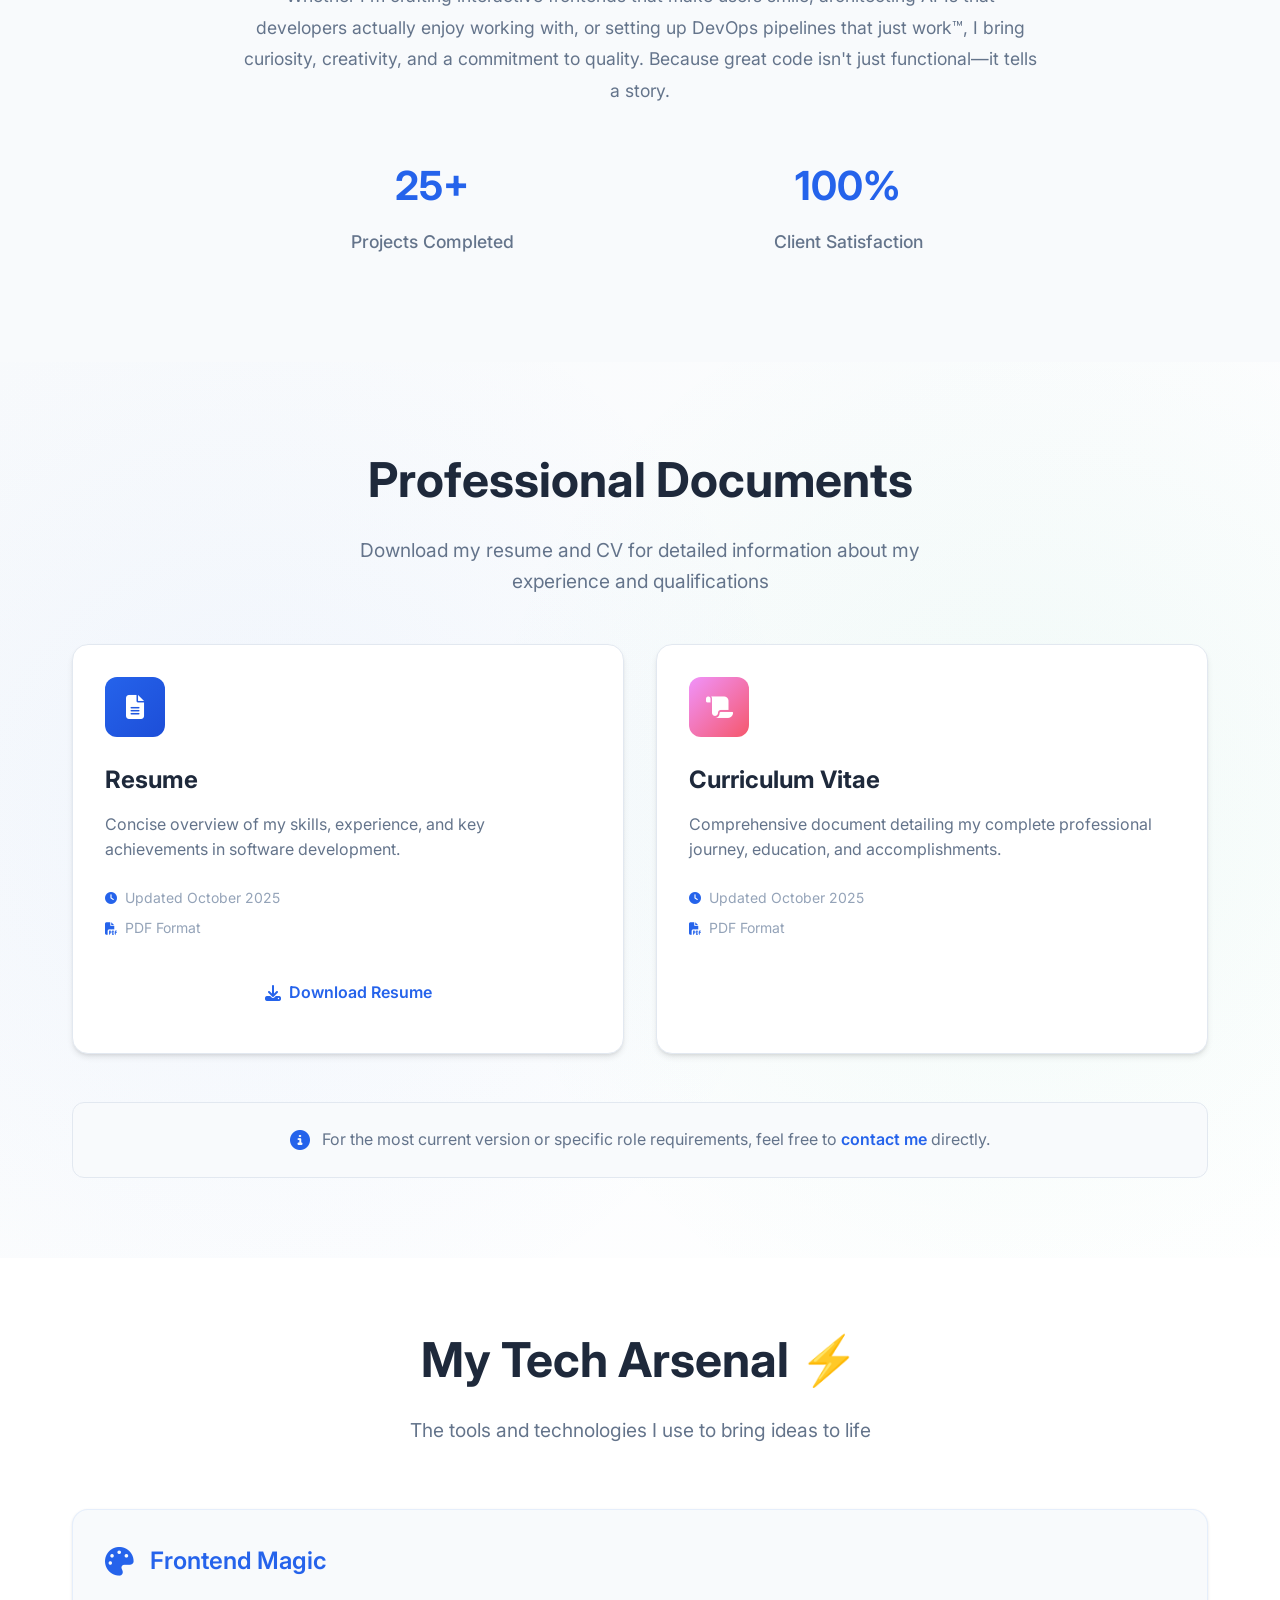
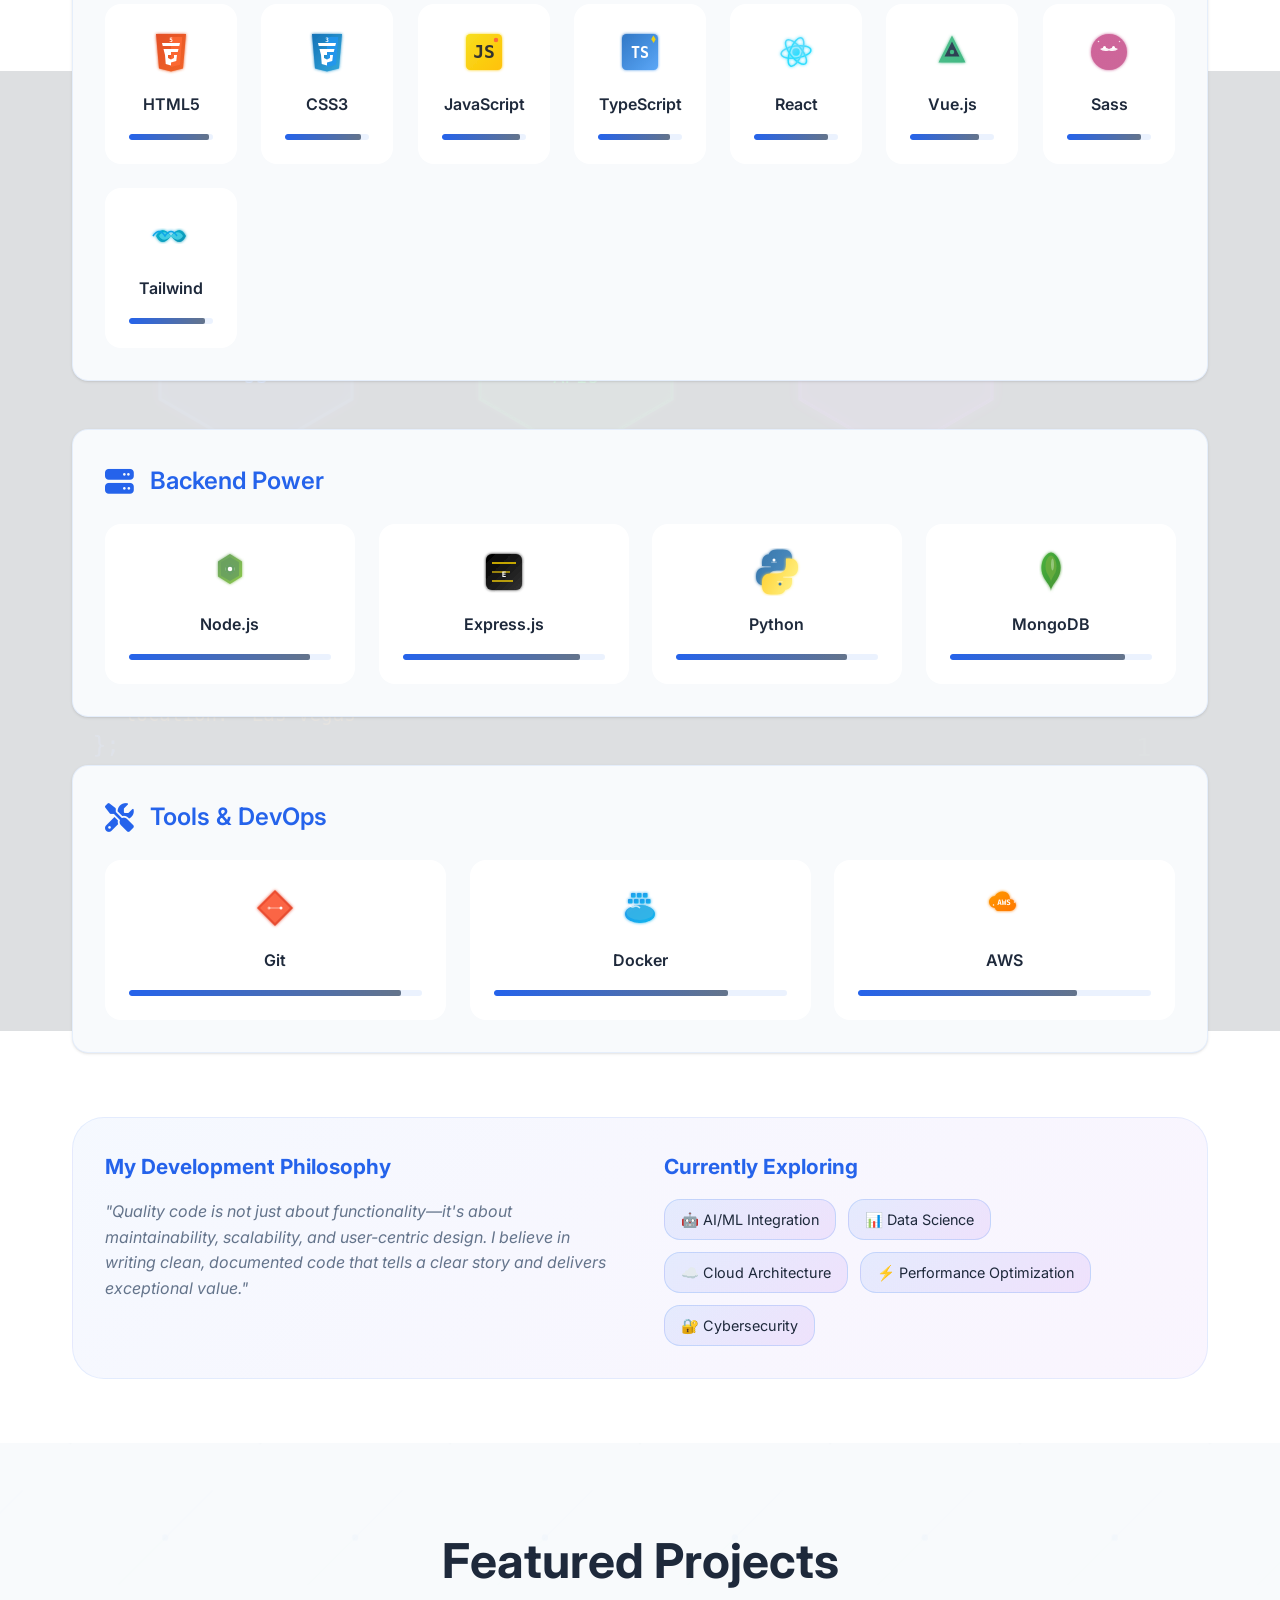
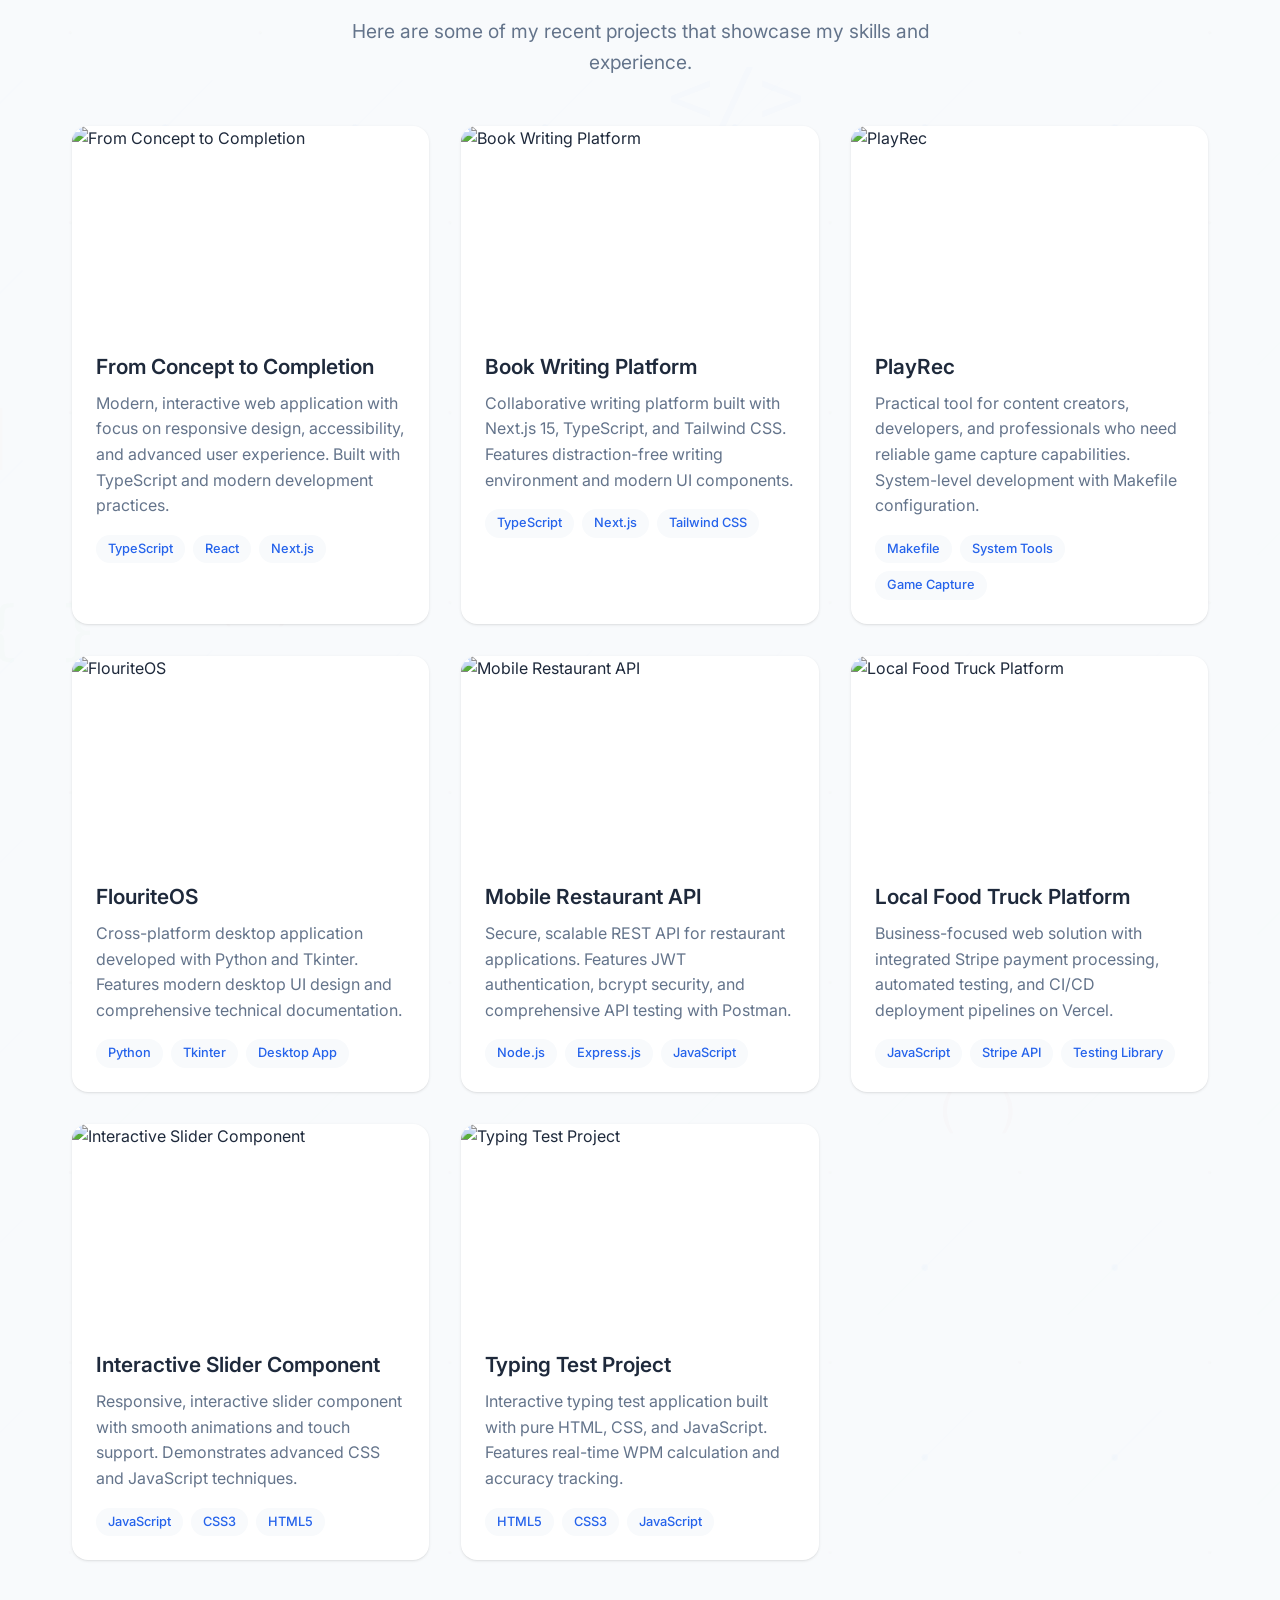
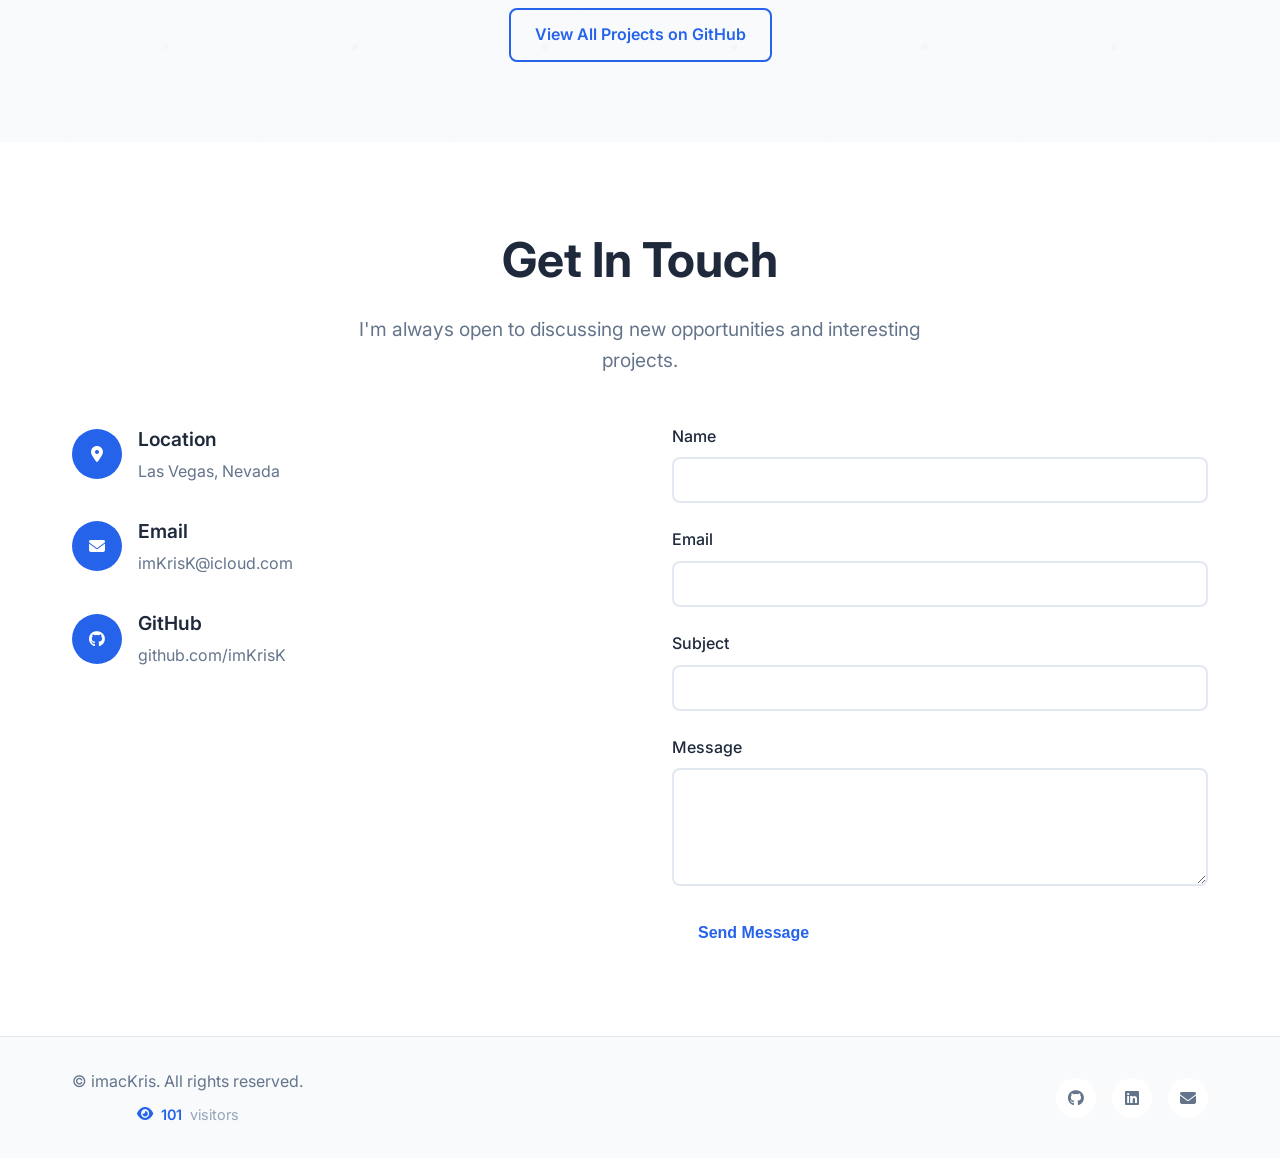
==== commit 9c8d175b: "🚀 Complete Phase 3: Interactive Project-Tech Mapping System ✨ MAJOR FEATURES ADDED: • Interactive sk" ====
--- a/index.html
+++ b/index.html
@@ -468,6 +468,7 @@
                     <h4>Currently Exploring</h4>
                     <div class="learning-tags">
                         <span class="learning-tag">🤖 AI/ML Integration</span>
+                        <span class="learning-tag">📊 Data Science</span>
                         <span class="learning-tag">☁️ Cloud Architecture</span>
                         <span class="learning-tag">⚡ Performance Optimization</span>
                         <span class="learning-tag">🔐 Cybersecurity</span>
@@ -609,5 +610,12 @@
 
     <!-- JavaScript -->
     <script src="script.js"></script>
+    
+    <!-- Phase 3: Skill-Project Connection System -->
+    <div class="skill-project-connections" id="connection-canvas"></div>
+    <div class="tech-filter-indicator" id="tech-filter-indicator">
+        <span id="filter-text">Filtering by: </span>
+        <span class="close-filter" id="close-filter">✕</span>
+    </div>
 </body>
 </html>
--- a/styles.css
+++ b/styles.css
@@ -2188,4 +2188,197 @@
     .skill-icon::after {
         display: none;
     }
+}
+
+/* Phase 3: Interactive Project-Tech Mapping */
+.skill-project-connections {
+    position: fixed;
+    top: 0;
+    left: 0;
+    width: 100%;
+    height: 100%;
+    pointer-events: none;
+    z-index: 5;
+    overflow: hidden;
+}
+
+.connection-line {
+    position: absolute;
+    width: 2px;
+    background: linear-gradient(45deg, 
+        rgba(139, 69, 19, 0.6) 0%, 
+        rgba(59, 130, 246, 0.8) 50%, 
+        rgba(139, 69, 19, 0.6) 100%);
+    transform-origin: top;
+    opacity: 0;
+    transition: all 0.6s ease-out;
+    border-radius: 2px;
+    box-shadow: 0 0 10px rgba(139, 69, 19, 0.3);
+}
+
+.connection-line.active {
+    opacity: 1;
+    animation: connectionPulse 2s ease-in-out infinite;
+}
+
+@keyframes connectionPulse {
+    0%, 100% { 
+        box-shadow: 0 0 10px rgba(139, 69, 19, 0.3);
+        filter: brightness(1);
+    }
+    50% { 
+        box-shadow: 0 0 20px rgba(139, 69, 19, 0.6);
+        filter: brightness(1.3);
+    }
+}
+
+/* Coffee bean particles for connections */
+.coffee-particle {
+    position: absolute;
+    width: 8px;
+    height: 8px;
+    background: radial-gradient(circle at 30% 30%, #8B4513 0%, #654321 100%);
+    border-radius: 50% 80% 50% 80%;
+    opacity: 0;
+    transform: scale(0);
+    pointer-events: none;
+    z-index: 6;
+}
+
+.coffee-particle.traveling {
+    opacity: 1;
+    transform: scale(1);
+    animation: coffeeTravel 1.5s ease-in-out;
+}
+
+@keyframes coffeeTravel {
+    0% {
+        transform: scale(0) rotate(0deg);
+        opacity: 0;
+    }
+    20% {
+        transform: scale(1.2) rotate(180deg);
+        opacity: 1;
+    }
+    80% {
+        transform: scale(1) rotate(540deg);
+        opacity: 1;
+    }
+    100% {
+        transform: scale(0) rotate(720deg);
+        opacity: 0;
+    }
+}
+
+/* Enhanced skill icons for connection system */
+.skill-icon.connected {
+    box-shadow: 0 0 20px rgba(139, 69, 19, 0.6);
+    transform: translateY(-8px) scale(1.05);
+    border: 2px solid rgba(139, 69, 19, 0.4);
+}
+
+.skill-icon.filterable {
+    cursor: pointer;
+    transition: all 0.3s ease;
+}
+
+.skill-icon.filterable:hover {
+    transform: translateY(-10px) scale(1.08);
+    box-shadow: 0 0 25px rgba(139, 69, 19, 0.8);
+}
+
+/* Enhanced project cards for connection system */
+.project-card.highlighted {
+    transform: translateY(-8px) scale(1.02);
+    box-shadow: 0 25px 50px rgba(139, 69, 19, 0.2);
+    border: 2px solid rgba(139, 69, 19, 0.3);
+    background: linear-gradient(135deg, var(--surface-color) 0%, rgba(139, 69, 19, 0.05) 100%);
+}
+
+.project-card.dimmed {
+    opacity: 0.4;
+    transform: scale(0.95);
+}
+
+/* Technology filter indicator */
+.tech-filter-indicator {
+    position: fixed;
+    top: 20px;
+    right: 20px;
+    background: linear-gradient(135deg, rgba(139, 69, 19, 0.9) 0%, rgba(59, 130, 246, 0.9) 100%);
+    color: white;
+    padding: 1rem 1.5rem;
+    border-radius: 2rem;
+    font-weight: 600;
+    opacity: 0;
+    transform: translateY(-20px);
+    transition: all 0.3s ease;
+    z-index: 10;
+    backdrop-filter: blur(10px);
+    border: 1px solid rgba(255, 255, 255, 0.2);
+}
+
+.tech-filter-indicator.active {
+    opacity: 1;
+    transform: translateY(0);
+}
+
+.tech-filter-indicator .close-filter {
+    margin-left: 0.5rem;
+    cursor: pointer;
+    opacity: 0.8;
+    transition: opacity 0.2s ease;
+}
+
+.tech-filter-indicator .close-filter:hover {
+    opacity: 1;
+}
+
+/* Phase 3 Mobile Optimizations */
+@media (max-width: 768px) {
+    .connection-line {
+        width: 1px;
+        opacity: 0.8;
+    }
+    
+    .coffee-particle {
+        width: 6px;
+        height: 6px;
+    }
+    
+    .tech-filter-indicator {
+        top: 10px;
+        right: 10px;
+        padding: 0.8rem 1rem;
+        font-size: 0.9rem;
+    }
+    
+    /* Reduce motion for mobile performance */
+    @keyframes connectionPulse {
+        0%, 100% { 
+            box-shadow: 0 0 5px rgba(139, 69, 19, 0.3);
+        }
+        50% { 
+            box-shadow: 0 0 10px rgba(139, 69, 19, 0.5);
+        }
+    }
+    
+    @keyframes coffeeTravel {
+        0% {
+            transform: scale(0) rotate(0deg);
+            opacity: 0;
+        }
+        30% {
+            transform: scale(1) rotate(180deg);
+            opacity: 1;
+        }
+        70% {
+            transform: scale(0.8) rotate(360deg);
+            opacity: 1;
+        }
+        100% {
+            transform: scale(0) rotate(540deg);
+            opacity: 0;
+        }
+    }
 }
